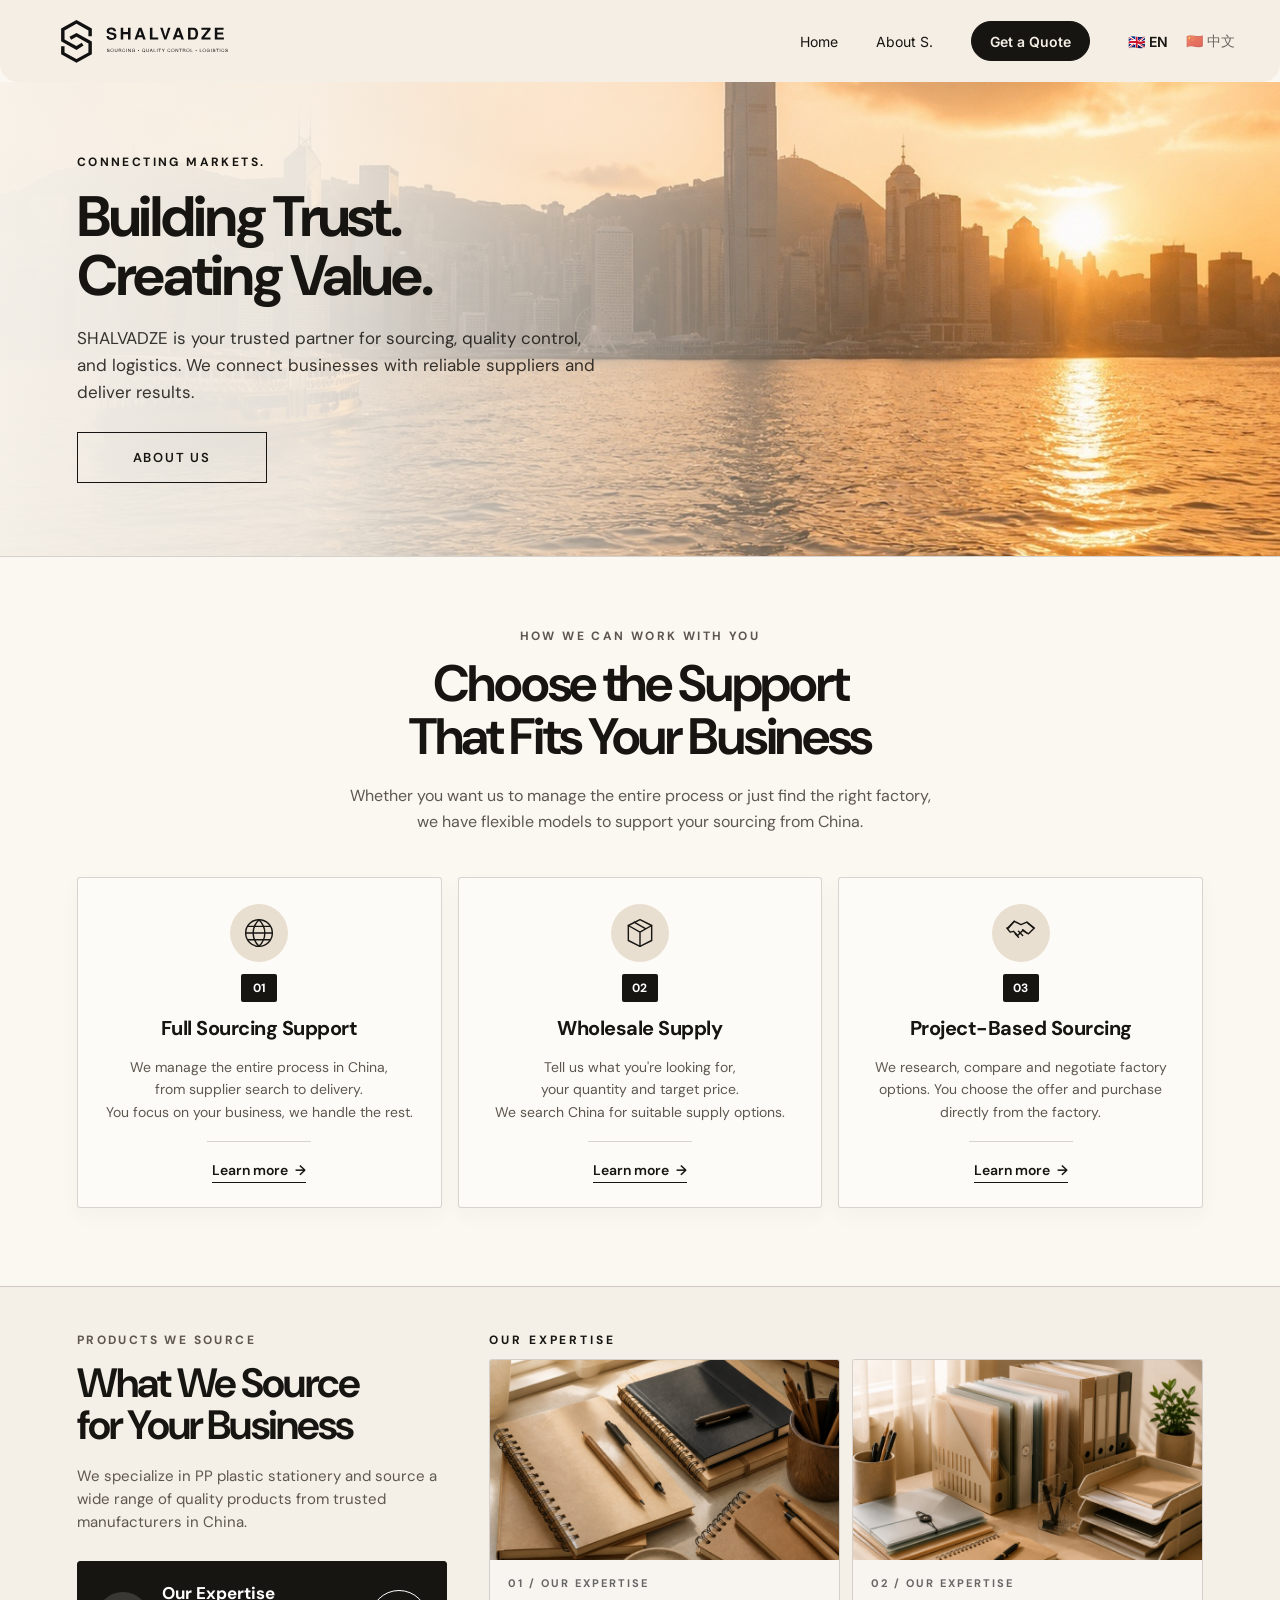
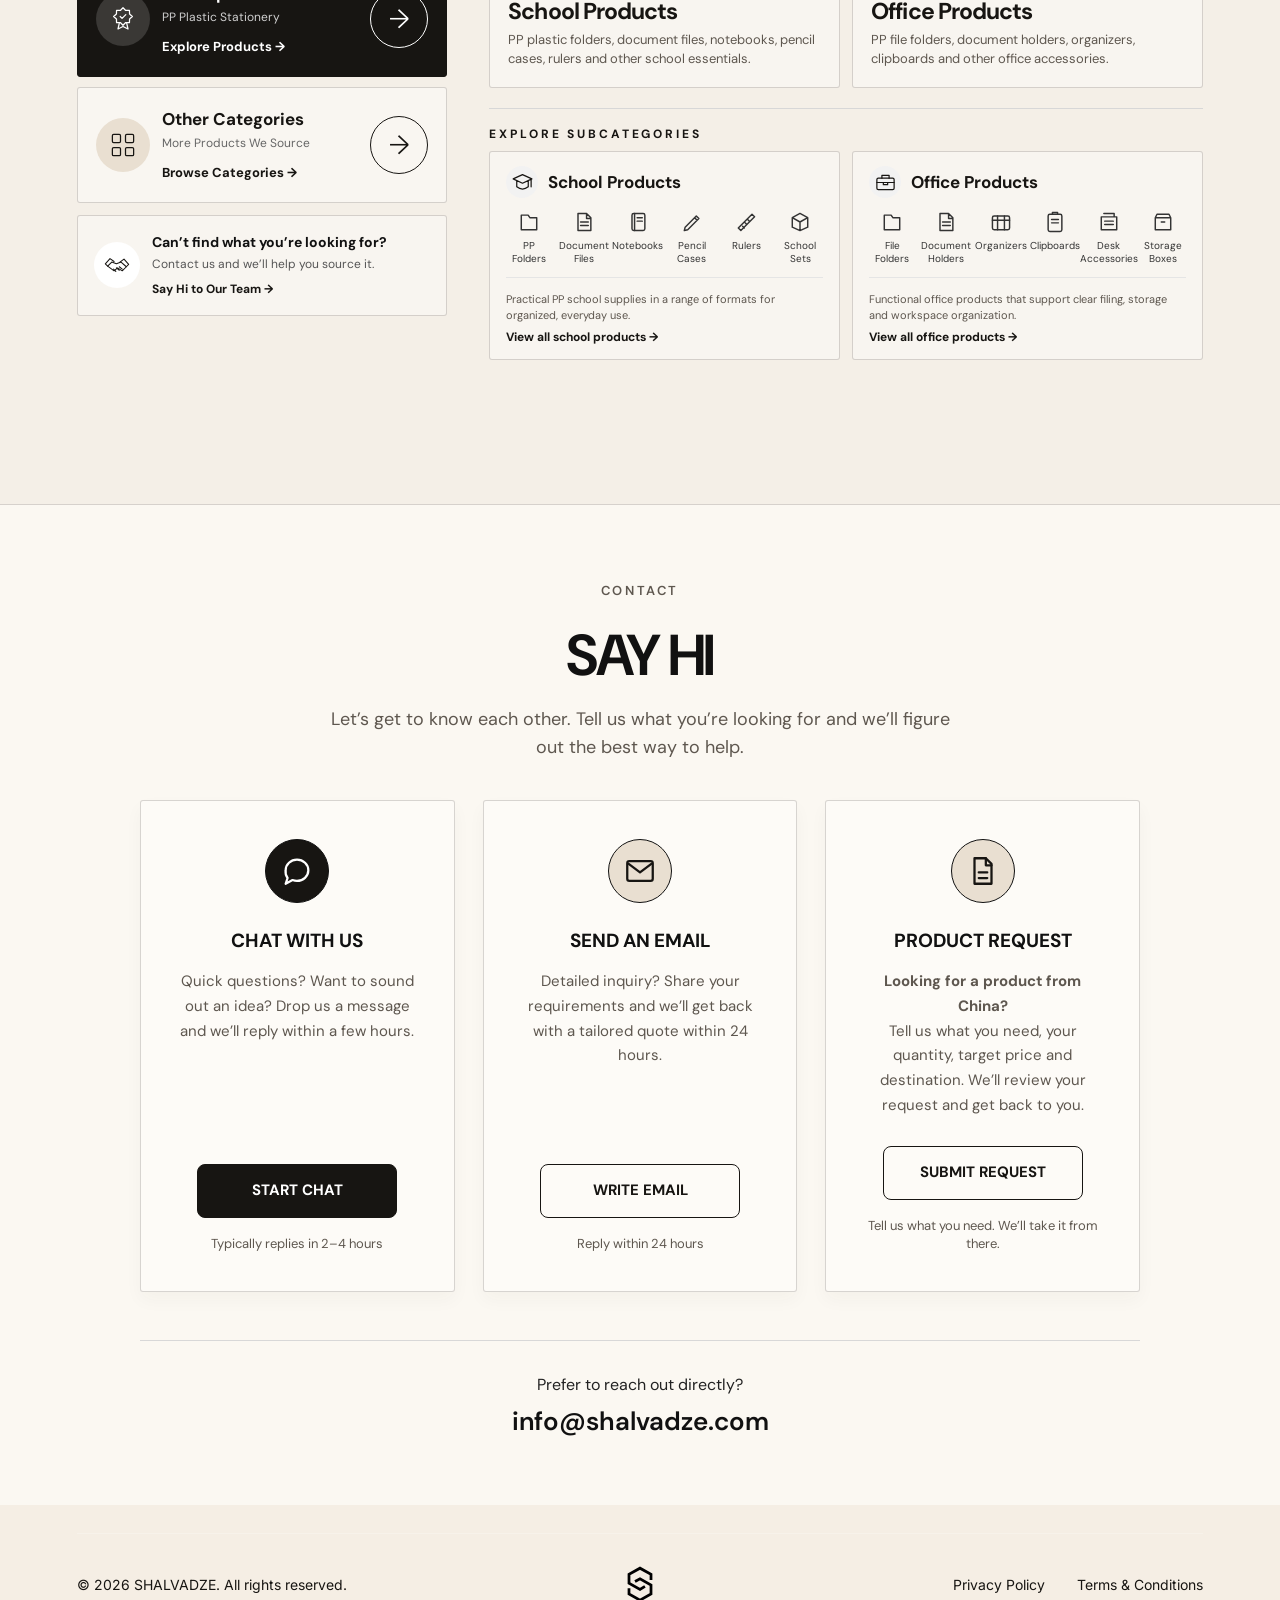
==== index.html @ 0a663311 "Simplify navigation and improve mobile menu" ====
<!DOCTYPE html>
<html lang="en">

<head>

     <!-- Google tag (gtag.js) -->
<script async src="https://www.googletagmanager.com/gtag/js?id=G-CBCW9ZPSHG"></script>
<script>
  window.dataLayer = window.dataLayer || [];
  function gtag(){dataLayer.push(arguments);}
  gtag('js', new Date());

  gtag('config', 'G-CBCW9ZPSHG');
</script>

    <meta charset="UTF-8">
    <meta name="viewport" content="width=device-width, initial-scale=1.0">
    <link rel="icon" type="image/x-icon" sizes="16x16 32x32 48x48" href="favicon.ico">
    <link rel="icon" type="image/png" sizes="16x16" href="favicon-16x16.png">
    <link rel="icon" type="image/png" sizes="32x32" href="favicon-32x32.png">
    <link rel="icon" type="image/svg+xml" sizes="any" href="favicon.svg">
    <link rel="apple-touch-icon" sizes="180x180" href="apple-touch-icon.png">
    <title>SHALVADZE | Trading & Sourcing</title>
     <meta name="description" content="SHALVADZE is a Hong Kong-based sourcing and business support company helping businesses find reliable suppliers, manage sourcing, quality control and international trade from China.">
     <meta name="keywords" content="China sourcing, sourcing company Hong Kong, supplier research, factory sourcing, quality control China, international trading, PP plastic stationery, office products">
     <meta name="author" content="SHALVADZE">
      <!-- Search engines -->
    <meta name="robots" content="index, follow">
    <link rel="canonical" href="https://shalvadze.com/">
    <link rel="alternate" hreflang="en" href="https://shalvadze.com/">
    <link rel="alternate" hreflang="zh-Hans" href="https://shalvadze.com/zh/">
    <link rel="alternate" hreflang="x-default" href="https://shalvadze.com/">
    <!-- Open Graph (LinkedIn, Facebook sharing) -->
    <meta property="og:title" content="SHALVADZE | China Sourcing & Business Support">
    <meta property="og:description" content="Connecting businesses with reliable suppliers and practical sourcing solutions from China.">
    <meta property="og:type" content="website">
    <meta property="og:url" content="https://shalvadze.com/">
    <meta property="og:image" content="https://shalvadze.com/images/shalvadze-social-preview.jpg">
    <!-- Twitter/X -->
    <meta name="twitter:card" content="summary_large_image">
    <meta name="twitter:title" content="SHALVADZE | China Sourcing & Business Support">
    <meta name="twitter:description" content="Connecting businesses with reliable suppliers and practical sourcing solutions from China.">
    <meta name="twitter:image" content="https://shalvadze.com/images/shalvadze-social-preview.jpg">
    <link rel="preconnect" href="https://fonts.googleapis.com">
    <link rel="preconnect" href="https://fonts.gstatic.com" crossorigin>
    <link href="https://fonts.googleapis.com/css2?family=Caveat:wght@400;500;600&family=DM+Sans:wght@400;500;600;700&family=Inter:wght@100..900&display=swap" rel="stylesheet">
    <link rel="stylesheet" href="css/style.css?v=20260903-mobile-nav-reference">
    <link rel="stylesheet" href="css/warm-home.css?v=20260830">
</head>

<body id="top" class="warm-home-page">

 <header>
    <div class="logo">
        <a href="index.html" aria-label="SHALVADZE home">
            <img src="images/SHALVADZE_Primary_Black.svg?v=20260815-header-logo" alt="">
        </a>
    </div>

    <div class="header-right">

        <nav aria-label="Primary navigation">

            <div class="nav-links" id="primary-navigation">

                <a href="index.html" aria-current="page">Home</a>
                <a href="about.html">About S.</a>
                <a class="nav-cta" href="product-request.html" data-product-request-link><span class="nav-cta-label">Get a Quote</span><span class="nav-cta-arrow" aria-hidden="true">→</span></a>
                <div class="language-selector" aria-label="Language options">
                    <a class="language-current" href="index.html" lang="en" hreflang="en" aria-current="page" data-language="en"><span aria-hidden="true">🇬🇧</span> EN</a>
                    <a class="language-option" href="zh/" lang="zh-Hans" hreflang="zh-Hans" data-language="zh"><span aria-hidden="true">🇨🇳</span> 中文</a>
                </div>
                <p class="nav-brand-detail">SOURCING · QUALITY CONTROL · LOGISTICS</p>

            </div>

            <button class="hamburger"
                    type="button"
                    aria-label="Open navigation menu"
                    aria-controls="primary-navigation"
                    aria-expanded="false">
                <span></span>
                <span></span>
                <span></span>
            </button>
        </nav>
    </div>
</header>


    <main>
        <section class="hero">
            <div class="hero-content">
                <p class="eyebrow">
                    Connecting markets.
                </p>
                <h1>
                    Building Trust.<br>
                    Creating Value.
                </h1>
                <p class="hero-text">
                    SHALVADZE is your trusted partner for sourcing,
                    quality control, and logistics. We connect businesses
                    with reliable suppliers and deliver results.
                </p>
                <a class="button hero-about-button" href="about.html">
                    About Us
                </a>
            </div>
        </section>


        <template id="future-about-content">
            <section class="about-section">
                <div class="about-heading">
                    <p class="eyebrow">ABOUT SHALVADZE</p>
                    <h2>Building connections across markets.</h2>
                </div>
                <div class="about-content">
                    <p>SHALVADZE is a Hong Kong-based trading and sourcing company connecting businesses with trusted manufacturing partners across international markets.</p>
                    <p>We help businesses identify suitable suppliers, explore competitive sourcing opportunities and develop reliable international supply relationships.</p>
                </div>
            </section>
        </template>

        <section id="services" class="services-section" aria-labelledby="services-title">
            <div class="services-container">
                <div class="services-header">
                    <p class="services-eyebrow">HOW WE CAN WORK WITH YOU</p>
                    <h2 id="services-title">Choose the Support<br>That Fits Your Business</h2>
                    <p class="services-intro">
                        Whether you want us to manage the entire process or just find the right factory,<br>
                        we have flexible models to support your sourcing from China.
                    </p>
                </div>

                <div class="services-grid">
                    <article class="service-card">
                        <span class="service-icon" aria-hidden="true">
                            <svg viewBox="0 0 48 48" focusable="false">
                                <circle cx="24" cy="24" r="16"></circle>
                                <path d="M8 24h32M24 8c5 5 7 10 7 16s-2 11-7 16c-5-5-7-10-7-16s2-11 7-16ZM11 16h26M11 32h26"></path>
                            </svg>
                        </span>
                        <span class="service-number">01</span>
                        <h3>Full Sourcing Support</h3>
                        <p class="service-description">
                            We manage the entire process in China,<br>
                            from supplier search to delivery.<br>
                            You focus on your business, we handle the rest.
                        </p>
                        <div class="service-card-footer">
                            <span class="service-rule" aria-hidden="true"></span>
                            <span class="service-learn-more" role="link" aria-disabled="true">
                                Learn more <span aria-hidden="true">→</span>
                            </span>
                        </div>
                    </article>

                    <article class="service-card">
                        <span class="service-icon" aria-hidden="true">
                            <svg viewBox="0 0 48 48" focusable="false">
                                <path d="m10 15 14-7 14 7v18l-14 7-14-7Z"></path>
                                <path d="m10 15 14 8 14-8M24 23v17M17 11l14 8"></path>
                            </svg>
                        </span>
                        <span class="service-number">02</span>
                        <h3>Wholesale Supply</h3>
                        <p class="service-description">
                            Tell us what you're looking for,<br>
                            your quantity and target price.<br>
                            We search China for suitable supply options.
                        </p>
                        <div class="service-card-footer">
                            <span class="service-rule" aria-hidden="true"></span>
                            <span class="service-learn-more" role="link" aria-disabled="true">
                                Learn more <span aria-hidden="true">→</span>
                            </span>
                        </div>
                    </article>

                    <article class="service-card">
                        <span class="service-icon" aria-hidden="true">
                            <svg viewBox="0 0 48 48" focusable="false">
                                <path d="m8 18 8-8 8 4 7-3 9 7-7 7-7-4-6 6-5-5-4 1-4-5Z"></path>
                                <path d="m17 25 4 4M21 22l5 5M26 20l5 4M16 10l-7 8M31 11l8 7"></path>
                            </svg>
                        </span>
                        <span class="service-number">03</span>
                        <h3>Project-Based Sourcing</h3>
                        <p class="service-description">
                            We research, compare and negotiate factory<br>
                            options. You choose the offer and purchase<br>
                            directly from the factory.
                        </p>
                        <div class="service-card-footer">
                            <span class="service-rule" aria-hidden="true"></span>
                            <span class="service-learn-more" role="link" aria-disabled="true">
                                Learn more <span aria-hidden="true">→</span>
                            </span>
                        </div>
                    </article>
                </div>
            </div>
        </section>

        <section id="products" class="products-section" aria-labelledby="products-title">
            <div class="products-container">
                <div class="products-layout">
                    <div class="products-overview">
                        <p class="products-eyebrow">PRODUCTS WE SOURCE</p>
                        <h2 id="products-title">What We Source<br>for Your Business</h2>
                        <p class="products-description">We specialize in PP plastic stationery and source a wide range of quality products from trusted manufacturers in China.</p>

                        <div class="product-selectors" role="tablist" aria-label="Product categories">
                            <button class="product-selector is-active"
                                    id="products-tab-expertise"
                                    type="button"
                                    role="tab"
                                    aria-selected="true"
                                    aria-controls="products-panel-expertise"
                                    data-products-panel="expertise">
                                <span class="product-selector-icon" aria-hidden="true">
                                    <svg viewBox="0 0 48 48" focusable="false">
                                        <path d="m24 6 4.3 4.3 6-.2.2 6L39 20l-4.5 3.9-.2 6-6-.2L24 34l-4.3-4.3-6 .2-.2-6L9 20l4.5-3.9.2-6 6 .2Z"></path>
                                        <path d="m19.5 20 3 3 6-6M18 31l-2 9 8-4 8 4-2-9"></path>
                                    </svg>
                                </span>
                                <span class="product-selector-copy">
                                    <span class="product-selector-label">Our Expertise</span>
                                    <span class="product-selector-subtitle">PP Plastic Stationery</span>
                                    <span class="product-selector-action">Explore Products <span aria-hidden="true">→</span></span>
                                </span>
                                <span class="product-selector-arrow" aria-hidden="true">→</span>
                            </button>
                            <button class="product-selector"
                                    id="products-tab-other"
                                    type="button"
                                    role="tab"
                                    aria-selected="false"
                                    aria-controls="products-panel-other"
                                    tabindex="-1"
                                    data-products-panel="other">
                                <span class="product-selector-icon" aria-hidden="true">
                                    <svg viewBox="0 0 48 48" focusable="false">
                                        <rect x="7" y="7" width="13" height="13" rx="2"></rect>
                                        <rect x="28" y="7" width="13" height="13" rx="2"></rect>
                                        <rect x="7" y="28" width="13" height="13" rx="2"></rect>
                                        <rect x="28" y="28" width="13" height="13" rx="2"></rect>
                                    </svg>
                                </span>
                                <span class="product-selector-copy">
                                    <span class="product-selector-label">Other Categories</span>
                                    <span class="product-selector-subtitle">More Products We Source</span>
                                    <span class="product-selector-action">Browse Categories <span aria-hidden="true">→</span></span>
                                </span>
                                <span class="product-selector-arrow" aria-hidden="true">→</span>
                            </button>
                        </div>

                        <aside class="products-help-card" aria-label="Product sourcing assistance">
                            <span class="products-help-icon" aria-hidden="true">
                                <svg viewBox="0 0 48 48" focusable="false">
                                    <path d="m8 26 7-7 8 3 8-3 9 8-7 7-8-5-6 5Z"></path>
                                    <path d="m8 26-4-4 8-9 7 5M40 27l4-4-8-9-7 5M18 31l4 4M23 29l5 4M28 27l5 4"></path>
                                </svg>
                            </span>
                            <span class="products-help-copy">
                                <strong>Can’t find what you’re looking for?</strong>
                                <span>Contact us and we’ll help you source it.</span>
                                <a href="#contact" data-contact-method="contact_section">Say Hi to Our Team <span aria-hidden="true">→</span></a>
                            </span>
                        </aside>
                    </div>

                    <div class="products-content">
                        <div class="products-panel is-active"
                             id="products-panel-expertise"
                             role="tabpanel"
                             aria-labelledby="products-tab-expertise"
                            data-products-content="expertise">
                            <p class="products-panel-label">OUR EXPERTISE</p>
                            <div class="expertise-viewport">
                                    <article class="expertise-slide">
                                        <div class="expertise-visual">
                                            <img src="images/about/product-stationery.jpg"
                                                 alt=""
                                                 width="1200"
                                                 height="800"
                                                 loading="lazy">
                                        </div>
                                        <div class="expertise-slide-copy">
                                            <span>01 / OUR EXPERTISE</span>
                                            <h3>School Products</h3>
                                            <p>PP plastic folders, document files, notebooks, pencil cases, rulers and other school essentials.</p>
                                        </div>
                                    </article>

                                    <article class="expertise-slide">
                                        <div class="expertise-visual">
                                            <img src="images/about/product-office-reference.jpg"
                                                 alt=""
                                                 width="1200"
                                                 height="800"
                                                 loading="lazy">
                                        </div>
                                        <div class="expertise-slide-copy">
                                            <span>02 / OUR EXPERTISE</span>
                                            <h3>Office Products</h3>
                                            <p>PP file folders, document holders, organizers, clipboards and other office accessories.</p>
                                        </div>
                                    </article>
                            </div>

                            <div class="products-subcategory-heading">
                                <p class="products-subcategory-label">EXPLORE SUBCATEGORIES</p>
                            </div>
                            <div class="expertise-subcategories">
                                <div class="subcategory-group">
                                    <div class="subcategory-heading-row">
                                        <span class="subcategory-heading-icon" aria-hidden="true">
                                            <svg viewBox="0 0 32 32" focusable="false"><path d="m3 11 13-6 13 6-13 6Zm5 3v8c5 4 11 4 16 0v-8M28 12v10"></path></svg>
                                        </span>
                                        <h4>School Products</h4>
                                    </div>
                                    <ul class="subcategory-items">
                                        <li><span class="subcategory-item-icon" aria-hidden="true"><svg viewBox="0 0 28 28"><path d="M5 6h8l2 3h8v14H5Z"></path></svg></span><span>PP Folders</span></li>
                                        <li><span class="subcategory-item-icon" aria-hidden="true"><svg viewBox="0 0 28 28"><path d="M7 4h10l5 5v15H7Zm10 0v6h5M10 14h9M10 18h9"></path></svg></span><span>Document Files</span></li>
                                        <li><span class="subcategory-item-icon" aria-hidden="true"><svg viewBox="0 0 28 28"><rect x="7" y="4" width="15" height="20" rx="2"></rect><path d="M10 4v20M13 9h6M13 13h6"></path></svg></span><span>Notebooks</span></li>
                                        <li><span class="subcategory-item-icon" aria-hidden="true"><svg viewBox="0 0 28 28"><path d="m6 20 13-13 3 3-13 13-4 1Zm11-11 3 3"></path></svg></span><span>Pencil Cases</span></li>
                                        <li><span class="subcategory-item-icon" aria-hidden="true"><svg viewBox="0 0 28 28"><path d="m5 21 16-16 3 3L8 24Zm5-2 2 2m1-6 2 2m1-6 2 2"></path></svg></span><span>Rulers</span></li>
                                        <li><span class="subcategory-item-icon" aria-hidden="true"><svg viewBox="0 0 28 28"><path d="m5 9 9-5 9 5-9 5Zm0 0v11l9 4 9-4V9M14 14v10"></path></svg></span><span>School Sets</span></li>
                                    </ul>
                                    <p class="subcategory-description">Practical PP school supplies in a range of formats for organized, everyday use.</p>
                                    <span class="subcategory-future-link">View all school products <span aria-hidden="true">→</span></span>
                                </div>
                                <div class="subcategory-group">
                                    <div class="subcategory-heading-row">
                                        <span class="subcategory-heading-icon" aria-hidden="true">
                                            <svg viewBox="0 0 32 32" focusable="false"><rect x="4" y="10" width="24" height="16" rx="2"></rect><path d="M11 10V6h10v4M4 16h24M13 16v3h6v-3"></path></svg>
                                        </span>
                                        <h4>Office Products</h4>
                                    </div>
                                    <ul class="subcategory-items">
                                        <li><span class="subcategory-item-icon" aria-hidden="true"><svg viewBox="0 0 28 28"><path d="M5 6h8l2 3h8v14H5Z"></path></svg></span><span>File Folders</span></li>
                                        <li><span class="subcategory-item-icon" aria-hidden="true"><svg viewBox="0 0 28 28"><path d="M7 4h10l5 5v15H7Zm10 0v6h5M10 14h9M10 18h9"></path></svg></span><span>Document Holders</span></li>
                                        <li><span class="subcategory-item-icon" aria-hidden="true"><svg viewBox="0 0 28 28"><rect x="4" y="7" width="20" height="16" rx="2"></rect><path d="M4 12h20M10 7v16M18 7v16"></path></svg></span><span>Organizers</span></li>
                                        <li><span class="subcategory-item-icon" aria-hidden="true"><svg viewBox="0 0 28 28"><rect x="6" y="5" width="16" height="20" rx="2"></rect><path d="M11 5V3h6v2M10 11h8M10 15h8"></path></svg></span><span>Clipboards</span></li>
                                        <li><span class="subcategory-item-icon" aria-hidden="true"><svg viewBox="0 0 28 28"><path d="M5 8h18v15H5Zm3-4h12v4H8M9 13h10M9 17h10"></path></svg></span><span>Desk Accessories</span></li>
                                        <li><span class="subcategory-item-icon" aria-hidden="true"><svg viewBox="0 0 28 28"><path d="M5 9h18v14H5Zm2-4h14l2 4H5Zm5 9h4"></path></svg></span><span>Storage Boxes</span></li>
                                    </ul>
                                    <p class="subcategory-description">Functional office products that support clear filing, storage and workspace organization.</p>
                                    <span class="subcategory-future-link">View all office products <span aria-hidden="true">→</span></span>
                                </div>
                            </div>
                        </div>

                        <div class="products-panel"
                             id="products-panel-other"
                             role="tabpanel"
                             aria-labelledby="products-tab-other"
                             data-products-content="other"
                             hidden>
                            <p class="products-panel-label">OTHER CATEGORIES</p>
                            <div class="other-categories-grid">
                                <article class="other-category-card">
                                    <div class="other-category-visual">
                                        <img src="images/about/product-textiles.jpg" alt="" width="900" height="600" loading="lazy">
                                    </div>
                                    <div class="other-category-copy">
                                        <div class="other-category-title">
                                            <span class="other-category-icon" aria-hidden="true"><svg viewBox="0 0 32 32"><path d="m11 6-7 5 4 7 4-2v11h8V16l4 2 4-7-7-5c-1 4-9 4-10 0Z"></path></svg></span>
                                            <h3>Textile</h3>
                                        </div>
                                        <p>Quality fabrics and textile products for various business needs.</p>
                                        <span class="other-category-arrow" aria-hidden="true">→</span>
                                    </div>
                                </article>
                                <article class="other-category-card">
                                    <div class="other-category-visual">
                                        <img src="images/about/product-pet-supplies-reference.jpg" alt="" width="1536" height="1024" loading="lazy">
                                    </div>
                                    <div class="other-category-copy">
                                        <div class="other-category-title">
                                            <span class="other-category-icon" aria-hidden="true"><svg viewBox="0 0 32 32"><circle cx="9" cy="10" r="3"></circle><circle cx="16" cy="7" r="3"></circle><circle cx="23" cy="10" r="3"></circle><path d="M8 23c1-7 5-11 8-11s7 4 8 11c-4 4-12 4-16 0Z"></path></svg></span>
                                            <h3>Pet Supplies</h3>
                                        </div>
                                        <p>Practical and reliable supplies for pets and pet businesses.</p>
                                        <span class="other-category-arrow" aria-hidden="true">→</span>
                                    </div>
                                </article>
                                <article class="other-category-card">
                                    <div class="other-category-visual">
                                        <img src="images/about/product-jewellery.jpg" alt="" width="900" height="600" loading="lazy">
                                    </div>
                                    <div class="other-category-copy">
                                        <div class="other-category-title">
                                            <span class="other-category-icon" aria-hidden="true"><svg viewBox="0 0 32 32"><path d="M7 10h18l2 17H5Zm5 0V7c0-5 8-5 8 0v3"></path></svg></span>
                                            <h3>Accessories</h3>
                                        </div>
                                        <p>Fashion and lifestyle accessories in a variety of designs.</p>
                                        <span class="other-category-arrow" aria-hidden="true">→</span>
                                    </div>
                                </article>
                                <article class="other-category-card">
                                    <div class="other-category-visual">
                                        <img src="images/about/product-toys.jpg" alt="" width="900" height="600" loading="lazy">
                                    </div>
                                    <div class="other-category-copy">
                                        <div class="other-category-title">
                                            <span class="other-category-icon" aria-hidden="true"><svg viewBox="0 0 32 32"><rect x="4" y="16" width="11" height="11" rx="2"></rect><rect x="13" y="7" width="11" height="20" rx="2"></rect><circle cx="25" cy="20" r="5"></circle><path d="M7 21h5M9.5 18.5v5M16 12h5"></path></svg></span>
                                            <h3>Toys</h3>
                                        </div>
                                        <p>Safe and fun toys for children in different categories.</p>
                                        <span class="other-category-arrow" aria-hidden="true">→</span>
                                    </div>
                                </article>
                            </div>
                        </div>
                    </div>
                </div>
            </div>
        </section>


 <section id="contact" class="contact-section">

    <div class="contact-container">

        <div class="contact-desktop" aria-labelledby="contact-desktop-title">

            <div class="contact-desktop-header">
                <p class="contact-desktop-label">CONTACT</p>
                <h2 class="contact-desktop-title" id="contact-desktop-title">SAY HI</h2>
                <p class="contact-desktop-intro">
                    Let’s get to know each other. Tell us what you’re looking for and we’ll figure out the best way to help.
                </p>
            </div>

            <div class="contact-options">

                <article class="contact-option-card">
                    <div class="contact-option-icon contact-option-icon--dark" aria-hidden="true">
                        <svg viewBox="0 0 24 24" focusable="false">
                            <path d="M20 11.5c0 4.14-3.58 7.5-8 7.5-1.12 0-2.18-.22-3.14-.6L4 21l1.35-4.05A7.18 7.18 0 0 1 4 11.5C4 7.36 7.58 4 12 4s8 3.36 8 7.5Z"/>
                        </svg>
                    </div>
                    <h3>CHAT WITH US</h3>
                    <p class="contact-option-description">
                        Quick questions? Want to sound out an idea? Drop us a message and we’ll reply within a few hours.
                    </p>
                    <div class="contact-option-actions">
                        <button class="contact-option-button contact-option-button--primary"
                                type="button"
                                data-contact-action="chat">
                            START CHAT
                        </button>
                        <p class="contact-option-caption">Typically replies in 2–4 hours</p>
                    </div>
                </article>

                <article class="contact-option-card">
                    <div class="contact-option-icon" aria-hidden="true">
                        <svg viewBox="0 0 24 24" focusable="false">
                            <rect x="3" y="5" width="18" height="14" rx="1.5"/>
                            <path d="m4 7 8 6 8-6"/>
                        </svg>
                    </div>
                    <h3>SEND AN EMAIL</h3>
                    <p class="contact-option-description">
                        Detailed inquiry? Share your requirements and we’ll get back with a tailored quote within 24 hours.
                    </p>
                    <div class="contact-option-actions">
                        <a class="contact-option-button contact-option-button--outline"
                           href="mailto:info@shalvadze.com">
                            WRITE EMAIL
                        </a>
                        <p class="contact-option-caption">Reply within 24 hours</p>
                    </div>
                </article>

                <article class="contact-option-card">
                    <div class="contact-option-icon" aria-hidden="true">
                        <svg viewBox="0 0 24 24" focusable="false">
                            <path d="M6 3h8l4 4v14H6Z"/>
                            <path d="M14 3v5h4M9 13h6M9 17h6"/>
                        </svg>
                    </div>
                    <h3>PRODUCT REQUEST</h3>
                    <p class="contact-option-description">
                        <strong>Looking for a product from China?</strong><br>
                        Tell us what you need, your quantity, target price and destination. We’ll review your request and get back to you.
                    </p>
                    <div class="contact-option-actions">
                        <a class="contact-option-button contact-option-button--outline"
                           href="product-request.html"
                           data-product-request-link>
                            SUBMIT REQUEST
                        </a>
                        <p class="contact-option-caption">Tell us what you need. We’ll take it from there.</p>
                    </div>
                </article>

            </div>

            <div class="contact-direct">
                <p>Prefer to reach out directly?</p>
                <a href="mailto:info@shalvadze.com">info@shalvadze.com</a>
            </div>

        </div>

        <div class="contact-mobile" aria-labelledby="contact-mobile-title">

            <p class="contact-mobile-label">CONTACT</p>
            <h2 class="contact-mobile-title" id="contact-mobile-title">Say Hi</h2>
            <p class="contact-mobile-intro">Choose how you’d like to reach us.</p>

            <div class="contact-mobile-actions">

                <button class="contact-mobile-action"
                        type="button"
                        data-contact-action="chat">
                    <svg viewBox="0 0 24 24" aria-hidden="true" focusable="false">
                        <path d="M20 11.5c0 4.14-3.58 7.5-8 7.5-1.12 0-2.18-.22-3.14-.6L4 21l1.35-4.05A7.18 7.18 0 0 1 4 11.5C4 7.36 7.58 4 12 4s8 3.36 8 7.5Z"/>
                        <path d="M9 11.5h.01M12 11.5h.01M15 11.5h.01"/>
                    </svg>
                    <span>Chat with us</span>
                    <span class="contact-mobile-arrow" aria-hidden="true">→</span>
                </button>

                <a class="contact-mobile-action" href="mailto:info@shalvadze.com">
                    <svg viewBox="0 0 24 24" aria-hidden="true" focusable="false">
                        <rect x="3" y="5" width="18" height="14" rx="1.5"/>
                        <path d="m4 7 8 6 8-6"/>
                    </svg>
                    <span>Send an email</span>
                    <span class="contact-mobile-arrow" aria-hidden="true">→</span>
                </a>

                <a class="contact-mobile-action"
                   href="product-request.html"
                   data-product-request-link>
                    <svg viewBox="0 0 24 24" aria-hidden="true" focusable="false">
                        <path d="M6 3h8l4 4v14H6Z"/>
                        <path d="M14 3v5h4M9 13h6M9 17h6"/>
                    </svg>
                    <span>Product request</span>
                    <span class="contact-mobile-arrow" aria-hidden="true">→</span>
                </a>

            </div>

        </div>

        <p class="section-label contact-existing">CONTACT</p>

        <h2 class="contact-existing">Request a Quote</h2>

        <p class="contact-intro contact-existing">
            Tell us about your sourcing requirements and we'll get back to you as soon as possible.
        </p>

        <form class="contact-form contact-existing">

            <div class="form-row">

                <div class="form-group">
                    <label for="name">Full Name *</label>
                    <input type="text" id="name" required>
                </div>

                <div class="form-group">
                    <label for="company">Company *</label>
                    <input type="text" id="company" required>
                </div>

            </div>

            <div class="form-row">

                <div class="form-group">
                    <label for="email">Email *</label>
                    <input type="email" id="email" required>
                </div>

                <div class="form-group">
                    <label for="country">Country</label>
                    <input type="text" id="country">
                </div>

            </div>

            <div class="form-group">

                <label for="category">Product Category *</label>

                <select id="category" required>

                    <option value="">Select a category</option>

                    <option>Textiles</option>
                    <option>Jewellery</option>
                    <option>Toys</option>
                    <option>Stationery</option>
                    <option>Office Products</option>
                    <option>Other</option>

                </select>

            </div>

            <div class="form-group">

                <label for="message">Message</label>

                <textarea id="message"
                          rows="6"
                          placeholder="Tell us what products you are looking for..."></textarea>

            </div>

            <button type="submit" class="submit-button">

                Request a Quote →

            </button>

        </form>

    </div>

</section>

    </main>


<footer class="footer">

    <div class="footer-container">

        <div class="footer-grid">

            <section class="footer-brand" aria-label="SHALVADZE">
                <img class="footer-brand-icon"
                     src="images/SHALVADZE_Icon_White.svg?v=20260815-footer"
                     height="44"
                     alt="SHALVADZE">
                <p class="footer-tagline">
                    Reliable sourcing. Clear communication.<br>
                    Business support across China.
                </p>
            </section>

            <section class="footer-section footer-legal">
                <h2 class="footer-heading">Legal</h2>
                <ul class="footer-legal-list">
                    <li><span>Privacy Policy</span></li>
                    <li><span>Terms &amp; Conditions</span></li>
                </ul>
            </section>

            <section class="footer-section">
                <h2 class="footer-heading">For Business Inquiries</h2>
                <address class="footer-contact">
                    <a href="mailto:info@shalvadze.com">info@shalvadze.com</a>
                </address>
            </section>

        </div>

        <div class="footer-bottom">
            <p class="footer-copyright">© 2026 SHALVADZE. All rights reserved.</p>
        </div>

    </div>

    <div class="footer-mobile" aria-label="SHALVADZE footer">
        <img class="footer-mobile-logo"
             src="images/SHALVADZE_Icon_White.svg?v=20260815-footer"
             height="40"
             alt="SHALVADZE">
        <a class="footer-mobile-email" href="mailto:info@shalvadze.com">
            info@shalvadze.com
        </a>
        <div class="footer-mobile-legal" aria-label="Legal information">
            <span>Privacy Policy</span>
            <span aria-hidden="true">·</span>
            <span>Terms &amp; Conditions</span>
        </div>
        <p class="footer-mobile-copyright">© 2026 SHALVADZE</p>
    </div>

</footer>

<button class="back-to-top"
        type="button"
        aria-label="Back to top"
        aria-hidden="true"
        tabindex="-1">
    <span aria-hidden="true">↑</span>
</button>

<script src="js/analytics.js?v=20260831"></script>
<script src="js/language.js?v=20260830"></script>
<script src="js/script.js?v=20260903-mobile-nav"></script>

</body>

</html>
---- css/style.css ----
* {
    box-sizing: border-box;
}

html {
    scroll-behavior: smooth;
}

body {
    margin: 0;
    font-family: "Inter", sans-serif;
    color: #111;
    background: #fff;
}

header {
    display: flex;
    align-items: center;
    min-height: 100px;
    padding: 12px 4%;
    position: fixed;
    top: 0;
    left: 0;
    width: 100%;
    background: white;
    z-index: 1000;
}

.header-right {
    flex: 1;
    margin-left: clamp(30px, 7vw, 120px);
    display: flex;
    align-items: center;
    justify-content: flex-end;
    gap: clamp(36px, 3.5vw, 50px);
}


.logo {
    display: flex;
    align-items: center;
    flex-shrink: 0;
}

.logo a {
    display: block;
}

.logo img {
    display: block;
    width: 360px;
    max-width: none;
    height: auto;
    max-height: none;
}

nav {
    display: flex;
    align-items: center;
}

.nav-links {
    display: flex;
    align-items: center;
    gap: 32px;
}

.nav-links a {
    position: relative;
    color: #111;
    text-decoration: none;
    font-size: 14px;
}

.nav-links a::after {
    content: "";
    position: absolute;
    left: 0;
    bottom: -6px;
    width: 0;
    height: 1px;
    background: #111;
    transition: width 0.25s ease;
}

.nav-links a:hover::after,
.nav-links a:focus-visible::after {
    width: 100%;
}

.nav-links .nav-cta {
    display: inline-flex;
    min-height: 40px;
    padding: 9px 18px;
    border: 1px solid #171512;
    border-radius: 999px;
    background: #171512;
    color: #f5eee4;
    align-items: center;
    justify-content: center;
    font-weight: 600;
    transition: background-color 0.2s ease, color 0.2s ease;
}

.nav-links .nav-cta::after,
.nav-links .language-selector a::after {
    display: none;
}

.nav-links .nav-cta:hover,
.nav-links .nav-cta:focus-visible {
    background: transparent;
    color: #171512;
}

.nav-cta-arrow,
.nav-brand-detail {
    display: none;
}

body.navigation-open {
    position: fixed;
    width: 100%;
    overflow: hidden;
}

.language-selector {
    position: relative;
    display: flex;
    align-items: center;
    gap: 12px;
    flex-shrink: 0;
}

.hamburger {
    display: none;
    min-width: 44px;
    min-height: 44px;
    padding: 8px;
    border: 0;
    background: transparent;
    flex-direction: column;
    align-items: center;
    justify-content: center;
    cursor: pointer;
    gap: 6px;
}

.hamburger span {
    width: 28px;
    height: 3px;
    background: #111;
    border-radius: 10px;
    transition: transform 0.25s ease, opacity 0.25s ease;
}

.hamburger.active span:nth-child(1) {
    transform: translateY(9px) rotate(45deg);
}

.hamburger.active span:nth-child(2) {
    opacity: 0;
}

.hamburger.active span:nth-child(3) {
    transform: translateY(-9px) rotate(-45deg);
}

.hero {
    position: relative;
    isolation: isolate;
    display: flex;
    align-items: center;
    min-height: clamp(540px, calc(100svh - 100px), 650px);
    max-width: none;
    margin: 100px 0 0;
    padding: 56px 4%;
    overflow: hidden;
    color: #fff;
    background:
        #080a0b
        url("[data-uri]")
        center center / cover no-repeat;
}

.hero::before {
    content: "";
    position: absolute;
    inset: 0;
    z-index: -1;
    background: linear-gradient(
        90deg,
        rgba(0, 0, 0, 0.92) 0%,
        rgba(0, 0, 0, 0.80) 32%,
        rgba(0, 0, 0, 0.42) 57%,
        rgba(0, 0, 0, 0.08) 78%,
        rgba(0, 0, 0, 0.06) 100%
    );
}

.hero-content {
    position: relative;
    z-index: 1;
    width: min(100%, 1180px);
    margin: 0 auto;
}

.hero h1 {
    max-width: 620px;
    margin: 18px 0 20px;
    font-size: clamp(44px, 4.45vw, 64px);
    line-height: 1.02;
    letter-spacing: -0.04em;
}

.hero p {
    max-width: 520px;
}

.hero-text {
    max-width: 510px;
    margin: 0;
    font-size: 17px;
    line-height: 1.6;
    color: rgba(255, 255, 255, 0.9);
}

.eyebrow {
    font-size: 12px;
    font-weight: 700;
    letter-spacing: 2px;
    text-transform: uppercase;
    color: #666;
}

.hero .eyebrow {
    margin: 0;
    color: #fff;
    letter-spacing: 0.2em;
}

.button {
    display: inline-flex;
    align-items: center;
    justify-content: center;
    min-width: 190px;
    margin-top: 26px;
    padding: 16px 28px;
    border: 1px solid #fff;
    background: transparent;
    color: #fff;
    text-decoration: none;
    font-size: 13px;
    font-weight: 600;
    letter-spacing: 0.14em;
    text-transform: uppercase;
    transition: background-color 0.2s ease, color 0.2s ease;
}

.button:hover {
    background: #fff;
    color: #111;
}

.hero-about-button {
    cursor: pointer;
}

.hero-about-button:hover {
    background: transparent;
    color: #fff;
}

.language-current {
    display: inline-block;
    color: #111;
    font-size: 14px;
    font-weight: 600;
    text-decoration: none;
}

.language-option {
    display: inline-block;
    color: #111;
    font-size: 14px;
    white-space: nowrap;
    text-decoration: none;
    opacity: 0.62;
    transition: opacity 0.2s ease;
}

.language-option:hover,
.language-option:focus-visible {
    opacity: 1;
}

.language-current[aria-current="page"] {
    cursor: default;
}

html[lang="zh-Hans"] body {
    font-family: "DM Sans", "PingFang SC", "Microsoft YaHei", "Noto Sans CJK SC", sans-serif;
}

html[lang="zh-Hans"] .nav-links a {
    letter-spacing: 0.02em;
}

html[lang="zh-Hans"] .hero h1,
html[lang="zh-Hans"] .about-hero h1,
html[lang="zh-Hans"] .request-hero h1 {
    line-height: 1.12;
}

#about,
#services,
#products,
#contact {
    scroll-margin-top: 130px;
}

.about-section {
    max-width: 1100px;
    margin: 0 auto;
    padding: 70px 6%;
    display: grid;
    grid-template-columns: 1fr 1fr;
    gap: 100px;
    border-top: 1px solid #e5e5e5;
}

.about-heading h2 {
    max-width: 500px;
    margin-top: 20px;
    font-size: clamp(40px, 5vw, 64px);
    line-height: 1;
    letter-spacing: -2px;
}

.about-content {
    padding-top: 35px;
}

.about-content p {
    max-width: 520px;
    margin: 0 0 25px;
    font-size: 18px;
    line-height: 1.7;
    color: #555;
}

.services-section {
    padding: 86px 6% 88px;
    border-top: 1px solid #e5e5e5;
    background: #fff;
    color: #111;
}

.services-container {
    width: 100%;
    max-width: 1240px;
    margin: 0 auto;
}

.services-header {
    max-width: 880px;
    margin: 0 auto 32px;
    text-align: center;
}

.services-eyebrow {
    margin: 0 0 14px;
    font-size: 12px;
    font-weight: 700;
    letter-spacing: 0.28em;
    line-height: 1.2;
}

.services-header h2 {
    margin: 0;
    font-size: clamp(42px, 4vw, 58px);
    line-height: 1.04;
    letter-spacing: -0.045em;
}

.services-intro {
    margin: 20px 0 0;
    color: #333;
    font-size: 16px;
    line-height: 1.6;
}

.services-grid {
    display: grid;
    grid-template-columns: repeat(3, minmax(0, 1fr));
    gap: 24px;
    align-items: stretch;
}

.service-card {
    display: flex;
    min-width: 0;
    min-height: 358px;
    padding: 24px 30px 25px;
    border: 1px solid #dedede;
    border-radius: 11px;
    background: #fff;
    text-align: center;
    flex-direction: column;
    align-items: center;
}

.service-icon {
    display: flex;
    width: 68px;
    height: 68px;
    margin: 0 auto 10px;
    border-radius: 50%;
    background: #f7f7f7;
    align-items: center;
    justify-content: center;
}

.service-icon svg {
    width: 40px;
    height: 40px;
    fill: none;
    stroke: currentColor;
    stroke-width: 1.7;
    stroke-linecap: round;
    stroke-linejoin: round;
}

.service-number {
    display: inline-flex;
    width: 40px;
    height: 32px;
    margin-bottom: 16px;
    border-radius: 5px;
    background: #111;
    color: #fff;
    font-size: 12px;
    font-weight: 700;
    line-height: 1;
    align-items: center;
    justify-content: center;
}

.service-card h3 {
    max-width: 320px;
    margin: 0;
    font-size: clamp(20px, 1.55vw, 23px);
    line-height: 1.22;
    letter-spacing: -0.025em;
}

.service-description {
    max-width: 330px;
    margin: 16px 0 0;
    color: #333;
    font-size: 14px;
    line-height: 1.65;
}

.service-card-footer {
    margin-top: auto;
}

.service-rule {
    display: block;
    width: 104px;
    margin: 18px auto 17px;
    border-top: 1px solid #d5d5d5;
}

.service-learn-more {
    display: inline-flex;
    padding-bottom: 3px;
    border-bottom: 1px solid #111;
    font-size: 14px;
    font-weight: 600;
    line-height: 1.2;
    gap: 7px;
    align-items: center;
}

@media (max-width: 1050px) {
    .services-grid {
        gap: 14px;
    }

    .service-card {
        padding-right: 18px;
        padding-left: 18px;
    }

    .service-card h3 {
        font-size: 20px;
    }

    .service-description {
        font-size: 13px;
    }
}

.products-section {
    padding: 96px 6%;
    border-top: 1px solid #e5e5e5;
    background: #f7f7f7;
    color: #111;
}

.products-container {
    width: 100%;
    max-width: 1440px;
    margin: 0 auto;
}

.products-layout {
    display: grid;
    grid-template-columns: minmax(360px, 0.82fr) minmax(0, 1.58fr);
    gap: clamp(48px, 5vw, 76px);
    align-items: start;
}

.products-overview {
    min-width: 0;
}

.products-eyebrow {
    margin: 0 0 22px;
    font-size: 12px;
    font-weight: 700;
    letter-spacing: 0.26em;
    line-height: 1.2;
}

.products-overview h2 {
    max-width: 560px;
    margin: 0;
    font-size: clamp(44px, 3.5vw, 50px);
    letter-spacing: -0.045em;
    line-height: 1.02;
}

.products-description {
    max-width: 540px;
    margin: 26px 0 0;
    color: #444;
    font-size: 17px;
    line-height: 1.7;
}

.product-selectors {
    display: grid;
    gap: 12px;
    margin-top: 42px;
}

.product-selector {
    display: grid;
    width: 100%;
    min-height: 112px;
    padding: 18px 22px;
    border: 1px solid #d8d8d8;
    border-radius: 14px;
    background: #fff;
    color: #111;
    font: inherit;
    text-align: left;
    cursor: pointer;
    grid-template-columns: 66px minmax(0, 1fr) auto;
    gap: 16px;
    align-items: center;
    transition: background-color 0.2s ease, color 0.2s ease, border-color 0.2s ease;
}

.product-selector.is-active {
    border-color: #111;
    background: #111;
    color: #fff;
}

.product-selector-icon {
    display: inline-flex;
    width: 66px;
    height: 66px;
    border-radius: 50%;
    background: #f2f2f2;
    color: #111;
    align-items: center;
    justify-content: center;
}

.product-selector.is-active .product-selector-icon {
    background: #292929;
    color: #fff;
}

.product-selector-icon svg {
    width: 38px;
    height: 38px;
    fill: none;
    stroke: currentColor;
    stroke-width: 2;
    stroke-linecap: round;
    stroke-linejoin: round;
}

.product-selector-copy {
    display: grid;
    min-width: 0;
    gap: 6px;
}

.product-selector-label {
    font-size: 20px;
    font-weight: 700;
    line-height: 1.2;
}

.product-selector-subtitle {
    color: #666;
    font-size: 14px;
    line-height: 1.4;
}

.product-selector.is-active .product-selector-subtitle {
    color: #d0d0d0;
}

.product-selector-arrow {
    font-size: 26px;
    font-weight: 300;
}

.products-help-card {
    display: grid;
    margin-top: 18px;
    padding: 22px;
    border: 1px solid #dedede;
    border-radius: 14px;
    background: #f0f0f0;
    grid-template-columns: 58px minmax(0, 1fr);
    gap: 18px;
    align-items: center;
}

.products-help-icon {
    display: inline-flex;
    width: 58px;
    height: 58px;
    border-radius: 50%;
    background: #fff;
    align-items: center;
    justify-content: center;
}

.products-help-icon svg {
    width: 34px;
    height: 34px;
    fill: none;
    stroke: currentColor;
    stroke-width: 1.8;
    stroke-linecap: round;
    stroke-linejoin: round;
}

.products-help-copy {
    display: grid;
    min-width: 0;
    gap: 6px;
    color: #555;
    font-size: 14px;
    line-height: 1.45;
}

.products-help-copy strong {
    color: #111;
    font-size: 16px;
}

.products-help-copy a {
    width: fit-content;
    margin-top: 4px;
    color: #111;
    font-weight: 700;
    text-decoration: none;
}

.products-help-copy a:hover {
    text-decoration: underline;
    text-underline-offset: 4px;
}

.products-content {
    min-width: 0;
}

.products-panel-label,
.products-subcategory-label {
    margin: 0;
    font-size: 12px;
    font-weight: 700;
    letter-spacing: 0.24em;
    line-height: 1.2;
}

.products-panel-label {
    margin-bottom: 18px;
}

.products-panel[hidden] {
    display: none;
}

.expertise-viewport {
    display: grid;
    min-width: 0;
    grid-template-columns: repeat(2, minmax(0, 1fr));
    gap: 18px;
}

.expertise-slide {
    display: flex;
    min-height: 420px;
    overflow: hidden;
    border: 1px solid #dedede;
    border-radius: 16px;
    background: #fff;
    flex-direction: column;
}

.expertise-slide-copy {
    display: flex;
    padding: 24px 26px 28px;
    flex-direction: column;
    flex: 1;
}

.expertise-slide-copy > span {
    color: #666;
    font-size: 11px;
    font-weight: 700;
    letter-spacing: 0.18em;
}

.expertise-slide-copy h3 {
    margin: 13px 0 10px;
    font-size: clamp(23px, 2vw, 30px);
    letter-spacing: -0.04em;
    line-height: 1.1;
}

.expertise-slide-copy p {
    margin: 0;
    color: #4a4a4a;
    font-size: 15px;
    line-height: 1.65;
}

.expertise-visual,
.other-category-visual {
    background: #ededed;
}

.expertise-visual {
    aspect-ratio: 3 / 2;
    overflow: hidden;
}

.expertise-visual img,
.other-category-visual img {
    display: block;
    width: 100%;
    height: 100%;
    object-fit: cover;
}

.products-subcategory-heading {
    margin-top: 34px;
    padding-top: 30px;
    border-top: 1px solid #d7d7d7;
}

.products-subcategory-label {
    margin: 0 0 16px;
}

.expertise-subcategories {
    display: grid;
    gap: 18px;
    grid-template-columns: repeat(2, minmax(0, 1fr));
}

.subcategory-group {
    display: flex;
    min-width: 0;
    padding: 18px 20px;
    border: 1px solid #dedede;
    border-radius: 16px;
    background: #fff;
    flex-direction: column;
}

.subcategory-heading-row {
    display: flex;
    gap: 10px;
    align-items: center;
}

.subcategory-heading-icon,
.other-category-icon {
    display: inline-flex;
    border-radius: 50%;
    background: #f2f2f2;
    flex: 0 0 auto;
    align-items: center;
    justify-content: center;
}

.subcategory-heading-icon {
    width: 38px;
    height: 38px;
}

.subcategory-heading-icon svg,
.other-category-icon svg,
.subcategory-item-icon svg {
    fill: none;
    stroke: currentColor;
    stroke-width: 1.7;
    stroke-linecap: round;
    stroke-linejoin: round;
}

.subcategory-heading-icon svg {
    width: 23px;
    height: 23px;
}

.subcategory-group h4 {
    margin: 0;
    font-size: 17px;
    line-height: 1.25;
}

.subcategory-items {
    display: grid;
    margin: 16px 0 0;
    padding: 0;
    grid-template-columns: repeat(6, minmax(0, 1fr));
    gap: 8px;
    list-style: none;
}

.subcategory-group:nth-child(2) .subcategory-items {
    grid-template-columns: repeat(6, minmax(0, 1fr));
}

.subcategory-items li {
    display: flex;
    min-width: 0;
    gap: 5px;
    color: #333;
    font-size: 10px;
    line-height: 1.3;
    text-align: center;
    flex-direction: column;
    align-items: center;
}

.subcategory-item-icon {
    display: inline-flex;
    width: 27px;
    height: 27px;
    align-items: center;
    justify-content: center;
}

.subcategory-item-icon svg {
    width: 24px;
    height: 24px;
}

.subcategory-description {
    margin: 16px 0 0;
    padding-top: 14px;
    border-top: 1px solid #e5e5e5;
    color: #555;
    font-size: 12px;
    line-height: 1.5;
}

.subcategory-future-link {
    margin-top: 6px;
    color: #111;
    font-size: 12px;
    font-weight: 700;
}

.other-categories-grid {
    display: grid;
    grid-template-columns: repeat(2, minmax(0, 1fr));
    gap: 20px;
}

.other-category-card {
    display: grid;
    min-height: 190px;
    overflow: hidden;
    border: 1px solid #dedede;
    border-radius: 16px;
    background: #fff;
    grid-template-columns: minmax(170px, 1fr) minmax(0, 1fr);
}

.other-category-visual {
    min-height: 190px;
    overflow: hidden;
}

.other-category-copy {
    position: relative;
    display: flex;
    min-width: 0;
    padding: 22px 22px 40px;
    flex-direction: column;
    justify-content: center;
}

.other-category-title {
    display: flex;
    gap: 10px;
    align-items: center;
}

.other-category-icon {
    width: 38px;
    height: 38px;
}

.other-category-icon svg {
    width: 23px;
    height: 23px;
}

.other-category-card h3 {
    margin: 0;
    font-size: 19px;
    letter-spacing: -0.025em;
    line-height: 1.15;
}

.other-category-card p {
    margin: 12px 0 0;
    color: #555;
    font-size: 13px;
    line-height: 1.5;
}

.other-category-arrow {
    position: absolute;
    right: 22px;
    bottom: 18px;
    font-size: 22px;
}

@media (max-width: 1100px) {
    .products-layout {
        grid-template-columns: 1fr;
        gap: 48px;
    }

    .products-overview {
        max-width: 900px;
    }

    .product-selectors {
        grid-template-columns: repeat(2, minmax(0, 1fr));
    }

    .products-help-card {
        max-width: 620px;
    }

    .products-panel-label {
        margin-bottom: 16px;
    }
}

@media (max-width: 900px) {
    .expertise-subcategories {
        grid-template-columns: 1fr;
    }

    .subcategory-items,
    .subcategory-group:nth-child(2) .subcategory-items {
        grid-template-columns: repeat(6, minmax(0, 1fr));
    }
}

@media (max-width: 700px) {
    .products-overview h2 {
        font-size: clamp(38px, 11vw, 48px);
    }

    .products-description {
        font-size: 16px;
    }

    .product-selectors {
        grid-template-columns: 1fr;
        margin-top: 34px;
    }

    .product-selector {
        min-height: 100px;
        padding: 17px 19px;
        grid-template-columns: 58px minmax(0, 1fr) auto;
        gap: 14px;
    }

    .product-selector-icon {
        width: 58px;
        height: 58px;
    }

    .product-selector-icon svg {
        width: 33px;
        height: 33px;
    }

    .products-help-card {
        max-width: none;
        padding: 20px;
    }

    .expertise-viewport {
        grid-template-columns: 1fr;
    }

    .expertise-slide {
        min-height: 0;
    }

    .expertise-slide-copy {
        padding: 26px;
    }

    .expertise-visual {
        min-height: 0;
    }

    .products-subcategory-heading {
        margin-top: 30px;
        padding-top: 26px;
    }

    .expertise-subcategories {
        grid-template-columns: 1fr;
    }

    .subcategory-items,
    .subcategory-group:nth-child(2) .subcategory-items {
        grid-template-columns: repeat(3, minmax(0, 1fr));
    }

    .other-categories-grid {
        grid-template-columns: 1fr;
        gap: 16px;
    }

    .other-category-card {
        grid-template-columns: minmax(135px, 0.9fr) minmax(0, 1.1fr);
    }

    .other-category-visual {
        min-height: 170px;
    }
}

@media (max-width: 480px) {
    .products-help-card {
        grid-template-columns: 50px minmax(0, 1fr);
        gap: 14px;
    }

    .products-help-icon {
        width: 50px;
        height: 50px;
    }

    .subcategory-group {
        padding: 22px 18px;
    }

    .subcategory-items,
    .subcategory-group:nth-child(2) .subcategory-items {
        grid-template-columns: repeat(2, minmax(0, 1fr));
    }

    .other-category-card {
        grid-template-columns: 1fr;
    }

    .other-category-visual {
        aspect-ratio: 3 / 2;
        min-height: 0;
    }
}

/* ==========================
   CONTACT
========================== */

.contact-section{

    padding:70px 6%;

    background:#fff;

}

.contact-container{

    max-width:900px;

    margin:auto;

}

.contact-desktop {
    display: none;
}

.contact-mobile {
    display: none;
}

.section-label{

    text-transform:uppercase;

    letter-spacing:2px;

    font-size:13px;

    color:#999;

    margin-bottom:15px;

}

.contact-container h2{

    font-size:52px;

    margin-bottom:20px;

}

.contact-intro{

    color:#666;

    line-height:1.8;

    max-width:600px;

    margin-bottom:60px;

}

.contact-form{

    display:flex;

    flex-direction:column;

    gap:30px;

}

.form-row{

    display:grid;

    grid-template-columns:1fr 1fr;

    gap:25px;

}

.form-group{

    display:flex;

    flex-direction:column;

}

.form-group label{

    margin-bottom:10px;

    font-size:14px;

    font-weight:600;

}

.form-group input,
.form-group select,
.form-group textarea{

    padding:16px;

    border:1px solid #ddd;

    font-size:16px;

    font-family:inherit;

    transition:.25s;

}

.form-group input:focus,
.form-group select:focus,
.form-group textarea:focus{
    border-color:#111;
}

a:focus-visible,
button:focus-visible,
input:focus-visible,
select:focus-visible,
textarea:focus-visible {
    outline: 2px solid #111;
    outline-offset: 3px;
}

.footer a:focus-visible {
    outline-color: #fff;
}

textarea{

    resize:vertical;

}

.submit-button{

    width:fit-content;

    padding:18px 40px;

    border:none;

    background:#111;

    color:#fff;

    font-size:16px;

    cursor:pointer;

    transition:.25s;

}

.submit-button:hover{

    transform:translateY(-2px);

}

@media (min-width: 1024px) {
    .contact-section {
        padding: 84px 6% 48px;
    }

    .contact-section .contact-container {
        max-width: none;
    }

    .contact-existing {
        display: none;
    }

    .contact-desktop {
        display: block;
        max-width: 1000px;
        margin: 0 auto;
        color: #111;
    }

    .contact-desktop-header {
        max-width: 660px;
        margin: 0 auto 48px;
        text-align: center;
    }

    .contact-desktop-label {
        margin: 0 0 28px;
        font-size: 13px;
        font-weight: 600;
        letter-spacing: 0.28em;
        line-height: 1.2;
    }

    .contact-container .contact-desktop-title {
        margin: 0 0 22px;
        font-size: clamp(50px, 4.5vw, 64px);
        font-weight: 700;
        letter-spacing: 0.04em;
        line-height: 1;
    }

    .contact-desktop-intro {
        max-width: 640px;
        margin: 0 auto;
        color: #222;
        font-size: 18px;
        line-height: 1.55;
    }

    .contact-options {
        display: grid;
        grid-template-columns: repeat(3, minmax(0, 1fr));
        gap: clamp(22px, 2.2vw, 32px);
        align-items: stretch;
    }

    .contact-option-card {
        display: flex;
        min-width: 0;
        min-height: 416px;
        padding: clamp(32px, 3vw, 40px) clamp(20px, 2.5vw, 32px);
        border: 1px solid #e5e5e5;
        border-radius: 16px;
        background: #f8f8f8;
        box-shadow: 0 8px 24px rgba(0, 0, 0, 0.025);
        flex-direction: column;
        align-items: center;
        text-align: center;
    }

    .contact-option-icon {
        display: flex;
        width: 64px;
        height: 64px;
        flex: 0 0 64px;
        border: 1.5px solid #111;
        border-radius: 50%;
        color: #111;
        align-items: center;
        justify-content: center;
    }

    .contact-option-icon--dark {
        background: #111;
        color: #fff;
    }

    .contact-option-icon svg {
        width: 34px;
        height: 34px;
        fill: none;
        stroke: currentColor;
        stroke-width: 1.6;
        stroke-linecap: round;
        stroke-linejoin: round;
    }

    .contact-option-card h3 {
        margin: 26px 0 16px;
        font-size: 19px;
        font-weight: 700;
        line-height: 1.25;
    }

    .contact-option-description {
        margin: 0;
        color: #222;
        font-size: 15px;
        line-height: 1.65;
    }

    .contact-option-actions {
        width: 100%;
        margin-top: auto;
        padding-top: 28px;
    }

    .contact-option-button {
        display: inline-flex;
        width: 100%;
        max-width: 200px;
        min-height: 54px;
        padding: 13px 20px;
        border: 1.5px solid #111;
        border-radius: 8px;
        font: inherit;
        font-size: 15px;
        font-weight: 700;
        line-height: 1;
        text-decoration: none;
        cursor: pointer;
        align-items: center;
        justify-content: center;
    }

    .contact-option-button--primary {
        background: #111;
        color: #fff;
    }

    .contact-option-button--outline {
        background: #fff;
        color: #111;
    }

    .contact-option-button--primary:hover {
        background: #2a2a2a;
    }

    .contact-option-button--outline:hover {
        background: #111;
        color: #fff;
    }

    .contact-option-caption {
        margin: 17px 0 0;
        color: #666;
        font-size: 13px;
        line-height: 1.4;
    }

    .contact-direct {
        margin-top: 48px;
        padding-top: 32px;
        border-top: 1px solid #d8d8d8;
        text-align: center;
    }

    .contact-direct p {
        margin: 0 0 8px;
        color: #222;
        font-size: 16px;
        line-height: 1.5;
    }

    .contact-direct a {
        color: #111;
        font-size: 26px;
        font-weight: 600;
        line-height: 1.3;
        text-decoration: none;
    }

    .contact-direct a:hover {
        text-decoration: underline;
        text-underline-offset: 4px;
    }
}

/* ==========================
   FOOTER
========================== */

.footer {
    background: #050505;
    color: #f5f5f5;
    padding: clamp(84px, 8vw, 112px) 6% clamp(36px, 4vw, 48px);
}

.footer-container {
    max-width: 1200px;
    margin: 0 auto;
}

.footer-mobile {
    display: none;
}

.footer-grid {
    display: grid;
    grid-template-columns: repeat(3, minmax(0, 1fr));
    gap: clamp(48px, 6vw, 96px);
    align-items: start;
    padding-bottom: clamp(70px, 7vw, 92px);
}

.footer-brand {
    display: flex;
    flex-direction: column;
    align-items: center;
    padding-top: 33px;
    text-align: center;
}

.footer-brand-icon {
    display: block;
    width: auto;
    height: 44px;
    max-height: 44px;
}

.footer-tagline {
    max-width: 310px;
    margin: 30px 0 0;
    color: #d2d2d2;
    font-size: 16px;
    line-height: 1.65;
    white-space: nowrap;
}

.footer-section {
    padding-top: 18px;
}

.footer-legal {
    margin-left: 105px;
}

.footer-heading {
    margin: 0;
    color: #f5f5f5;
    font-size: 13px;
    font-weight: 600;
    letter-spacing: 0.18em;
    line-height: 1.3;
    text-transform: uppercase;
    white-space: nowrap;
}

.footer-heading::after {
    content: "";
    display: block;
    width: 40px;
    height: 2px;
    margin-top: 24px;
    background: #f5f5f5;
}

.footer-legal-list {
    display: flex;
    flex-direction: column;
    gap: 22px;
    margin: 46px 0 0;
    padding: 0;
    color: #d2d2d2;
    font-size: 16px;
    line-height: 1.5;
    list-style: none;
}

.footer-contact {
    margin-top: 46px;
    color: #f5f5f5;
    font-size: 16px;
    font-style: normal;
    line-height: 1.5;
}

.footer-contact a {
    color: inherit;
    text-decoration: none;
    transition: color 0.2s ease;
}

.footer-contact a:hover {
    color: #fff;
}

.footer-bottom {
    border-top: 1px solid rgba(255, 255, 255, 0.2);
    padding-top: 30px;
}

.footer-copyright {
    margin: 0;
    color: #c5c5c5;
    font-size: 14px;
    line-height: 1.5;
    text-align: center;
}

@media (max-width: 1200px) {
    .footer-legal {
        margin-left: 70px;
    }
}

@media (max-width: 900px) {
    .footer {
        padding-top: 76px;
    }

    .footer-grid {
        gap: clamp(28px, 4vw, 46px);
        padding-bottom: 68px;
    }

    .footer-brand {
        padding-top: 19px;
    }

    .footer-tagline {
        max-width: 250px;
        margin-top: 26px;
        font-size: 15px;
        white-space: normal;
    }

    .footer-section {
        padding-top: 14px;
    }

    .footer-legal {
        margin-left: 24px;
    }

    .footer-heading {
        font-size: 11.5px;
        letter-spacing: 0.14em;
    }

    .footer-heading::after {
        width: 34px;
        margin-top: 20px;
    }

    .footer-legal-list,
    .footer-contact {
        margin-top: 38px;
        font-size: 15px;
    }
}

@media (max-width: 600px) {
    .footer {
        padding-top: 64px;
        padding-bottom: 70px;
    }

    .footer-grid {
        grid-template-columns: 1fr;
        gap: 52px;
        padding-bottom: 56px;
    }

    .footer-brand {
        padding-top: 0;
    }

    .footer-tagline {
        max-width: 320px;
        margin-top: 24px;
    }

    .footer-section {
        padding-top: 0;
        text-align: center;
    }

    .footer-legal {
        margin-left: 0;
    }

    .footer-heading {
        font-size: 12px;
        letter-spacing: 0.16em;
        white-space: normal;
    }

    .footer-heading::after {
        margin-right: auto;
        margin-left: auto;
    }

    .footer-legal-list {
        align-items: center;
        gap: 18px;
        margin-top: 34px;
    }

    .footer-contact {
        margin-top: 34px;
    }

    .footer-bottom {
        padding-top: 26px;
    }

    .footer-copyright {
        max-width: 280px;
        margin: 0 auto;
        font-size: 13px;
    }
}

@media (min-width: 1024px) {
    .footer {
        padding: 28px 6% 32px;
    }

    .footer-container {
        display: grid;
        grid-template-columns: repeat(3, minmax(0, 1fr));
        align-items: center;
        padding-top: 28px;
        border-top: 1px solid rgba(255, 255, 255, 0.2);
    }

    .footer-grid {
        display: contents;
    }

    .footer-brand {
        grid-column: 2;
        grid-row: 1;
        padding: 0;
    }

    .footer-brand-icon {
        width: auto;
        height: 44px;
        max-height: 44px;
    }

    .footer-tagline,
    .footer-heading,
    .footer-grid > .footer-section:not(.footer-legal) {
        display: none;
    }

    .footer-legal {
        grid-column: 3;
        grid-row: 1;
        margin: 0;
        padding: 0;
        justify-self: end;
    }

    .footer-legal-list {
        flex-direction: row;
        gap: 32px;
        margin: 0;
        color: #d2d2d2;
        font-size: 14px;
        white-space: nowrap;
    }

    .footer-bottom {
        grid-column: 1;
        grid-row: 1;
        padding: 0;
        border: 0;
    }

    .footer-copyright {
        text-align: left;
    }
}

@media (min-width: 601px) and (max-width: 1024px) {
    .contact-section {
        padding: 44px 4% 34px;
    }

    .contact-section .contact-container {
        display: flex;
        max-width: none;
        flex-direction: column;
    }

    .contact-existing {
        display: none;
    }

    .contact-mobile {
        display: block;
        order: 1;
        color: #111;
        text-align: center;
    }

    .contact-mobile-label {
        margin: 0 0 14px;
        font-size: 11.5px;
        font-weight: 600;
        letter-spacing: 0.24em;
        line-height: 1.2;
    }

    .contact-container .contact-mobile-title {
        margin: 0 0 12px;
        font-size: clamp(40px, 5.3vw, 52px);
        font-weight: 700;
        line-height: 1;
    }

    .contact-mobile-intro {
        margin: 0;
        color: #222;
        font-size: 16px;
        line-height: 1.5;
    }

    .contact-mobile-actions {
        display: none;
    }

    .contact-desktop {
        display: flex;
        width: 100%;
        max-width: 960px;
        margin: 30px auto 0;
        order: 2;
        color: #111;
        flex-direction: column;
    }

    .contact-desktop-header {
        display: none;
    }

    .contact-options {
        display: grid;
        grid-template-columns: repeat(3, minmax(0, 1fr));
        gap: clamp(8px, 1.5vw, 16px);
        align-items: stretch;
    }

    .contact-option-card {
        display: flex;
        min-width: 0;
        min-height: 286px;
        padding: clamp(18px, 2.4vw, 26px) clamp(12px, 1.7vw, 18px);
        border: 1px solid #e5e5e5;
        border-radius: 14px;
        background: #f8f8f8;
        box-shadow: 0 6px 18px rgba(0, 0, 0, 0.025);
        flex-direction: column;
        align-items: center;
        text-align: center;
    }

    .contact-option-icon {
        display: flex;
        width: 50px;
        height: 50px;
        flex: 0 0 50px;
        border: 1.5px solid #111;
        border-radius: 50%;
        color: #111;
        align-items: center;
        justify-content: center;
    }

    .contact-option-icon--dark {
        background: #111;
        color: #fff;
    }

    .contact-option-icon svg {
        width: 27px;
        height: 27px;
        fill: none;
        stroke: currentColor;
        stroke-width: 1.6;
        stroke-linecap: round;
        stroke-linejoin: round;
    }

    .contact-option-card h3 {
        display: flex;
        min-height: 38px;
        margin: 16px 0 0;
        font-size: clamp(13px, 1.7vw, 16px);
        font-weight: 700;
        line-height: 1.2;
        align-items: center;
        justify-content: center;
    }

    .contact-option-description {
        display: none;
    }

    .contact-option-actions {
        width: 100%;
        margin-top: auto;
        padding-top: 18px;
    }

    .contact-option-button {
        display: inline-flex;
        width: 100%;
        max-width: 170px;
        min-height: 46px;
        padding: 11px 8px;
        border: 1.5px solid #111;
        border-radius: 7px;
        color: #111;
        font: inherit;
        font-size: clamp(11px, 1.35vw, 13px);
        font-weight: 700;
        line-height: 1;
        text-decoration: none;
        cursor: pointer;
        align-items: center;
        justify-content: center;
    }

    .contact-option-button--primary {
        background: #111;
        color: #fff;
    }

    .contact-option-button--outline {
        background: #fff;
        color: #111;
    }

    .contact-option-button--primary:hover {
        background: #2a2a2a;
    }

    .contact-option-button--outline:hover {
        background: #111;
        color: #fff;
    }

    .contact-option-caption {
        min-height: 44px;
        margin: 12px 0 0;
        color: #666;
        font-size: clamp(10.5px, 1.25vw, 12px);
        line-height: 1.4;
    }

    .contact-direct {
        margin-top: clamp(28px, 4vw, 40px);
        padding-top: clamp(22px, 3vw, 30px);
        border-top: 1px solid #d8d8d8;
        text-align: center;
    }

    .contact-direct p {
        margin: 0 0 7px;
        color: #222;
        font-size: 14px;
        line-height: 1.5;
    }

    .contact-direct a {
        color: #111;
        font-size: clamp(20px, 3.5vw, 30px);
        font-weight: 600;
        line-height: 1.25;
        text-decoration: none;
        white-space: nowrap;
    }

    .contact-direct a:hover {
        text-decoration: underline;
        text-underline-offset: 4px;
    }

    .footer {
        padding: 24px 6% 80px;
    }

    .footer-container {
        display: grid;
        grid-template-columns: minmax(0, 1fr) auto minmax(0, 1fr);
        align-items: center;
        padding-top: 24px;
        border-top: 1px solid rgba(255, 255, 255, 0.2);
    }

    .footer-grid {
        display: contents;
    }

    .footer-brand {
        grid-column: 2;
        grid-row: 1;
        padding: 0;
    }

    .footer-brand-icon {
        width: auto;
        height: clamp(36px, 5vw, 40px);
        max-height: 40px;
    }

    .footer-tagline,
    .footer-heading,
    .footer-grid > .footer-section:not(.footer-legal) {
        display: none;
    }

    .footer-legal {
        grid-column: 3;
        grid-row: 1;
        margin: 0;
        padding: 0;
        justify-self: end;
    }

    .footer-legal-list {
        flex-direction: row;
        gap: clamp(14px, 2.4vw, 28px);
        margin: 0;
        color: #d2d2d2;
        font-size: clamp(12px, 1.5vw, 14px);
        white-space: nowrap;
    }

    .footer-bottom {
        grid-column: 1;
        grid-row: 1;
        padding: 0;
        border: 0;
    }

    .footer-copyright {
        font-size: clamp(12px, 1.5vw, 14px);
        text-align: left;
        white-space: nowrap;
    }
}

.back-to-top {
    position: fixed;
    right: 24px;
    bottom: 24px;
    z-index: 900;
    display: flex;
    width: 48px;
    height: 48px;
    padding: 0;
    border: 1px solid #111;
    border-radius: 50%;
    background: #111;
    color: #fff;
    align-items: center;
    justify-content: center;
    font: inherit;
    font-size: 24px;
    line-height: 1;
    cursor: pointer;
    opacity: 0;
    visibility: hidden;
    pointer-events: none;
    transform: translateY(8px);
    transition:
        opacity 0.2s ease,
        transform 0.2s ease,
        visibility 0.2s ease;
}

/* Approved warm chrome for the shared site shell. */
.warm-home-page header,
.about-page header,
.product-request-page header {
    min-height: 82px;
    padding: 10px 3.5%;
    background: #f5eee4;
    border-radius: 0 0 18px 18px;
}

.warm-home-page .logo img,
.about-page .logo img,
.product-request-page .logo img {
    width: 260px;
}

.warm-home-page .nav-links,
.about-page .nav-links,
.product-request-page .nav-links {
    gap: 38px;
}

.warm-home-page .nav-links a,
.about-page .nav-links a,
.product-request-page .nav-links a,
.warm-home-page .language-current,
.about-page .language-current,
.product-request-page .language-current,
.warm-home-page .language-option,
.about-page .language-option,
.product-request-page .language-option {
    color: #171512;
    font-size: 14px;
}

.warm-home-page .nav-links .nav-cta,
.about-page .nav-links .nav-cta,
.product-request-page .nav-links .nav-cta {
    color: #f5eee4;
}

.warm-home-page .nav-links .nav-cta:hover,
.warm-home-page .nav-links .nav-cta:focus-visible,
.about-page .nav-links .nav-cta:hover,
.about-page .nav-links .nav-cta:focus-visible,
.product-request-page .nav-links .nav-cta:hover,
.product-request-page .nav-links .nav-cta:focus-visible {
    color: #171512;
}

.warm-home-page .language-selector,
.about-page .language-selector,
.product-request-page .language-selector { gap: 18px; }

.about-page .about-hero { margin-top: 82px; }
.product-request-page main { padding-top: 82px; }

.warm-home-page .footer,
.about-page .footer,
.product-request-page .footer {
    background: #f5eee4;
    color: #171512;
}

.warm-home-page .footer-brand-icon,
.about-page .footer-brand-icon,
.product-request-page .footer-brand-icon,
.warm-home-page .footer-mobile-logo,
.about-page .footer-mobile-logo,
.product-request-page .footer-mobile-logo { filter: invert(1); }

.warm-home-page .footer-tagline,
.about-page .footer-tagline,
.product-request-page .footer-tagline,
.warm-home-page .footer-heading,
.about-page .footer-heading,
.product-request-page .footer-heading,
.warm-home-page .footer-legal-list,
.about-page .footer-legal-list,
.product-request-page .footer-legal-list,
.warm-home-page .footer-contact a,
.about-page .footer-contact a,
.product-request-page .footer-contact a,
.warm-home-page .footer-copyright,
.about-page .footer-copyright,
.product-request-page .footer-copyright,
.warm-home-page .footer-mobile-email,
.about-page .footer-mobile-email,
.product-request-page .footer-mobile-email,
.warm-home-page .footer-mobile-legal,
.about-page .footer-mobile-legal,
.product-request-page .footer-mobile-legal,
.warm-home-page .footer-mobile-copyright,
.about-page .footer-mobile-copyright,
.product-request-page .footer-mobile-copyright { color: #171512; }

@media (max-width: 1024px) {
    .warm-home-page header,
    .about-page header,
    .product-request-page header { min-height: 76px; }
    .warm-home-page .logo img,
    .about-page .logo img,
    .product-request-page .logo img { width: min(220px, calc(100vw - 160px)); }
}

@media (max-width: 600px) {
    .about-page .about-hero { margin-top: 76px; }
    .product-request-page main { padding-top: 76px; }
}

.back-to-top.visible {
    opacity: 1;
    visibility: visible;
    pointer-events: auto;
    transform: translateY(0);
}

.back-to-top:hover {
    background: #fff;
    color: #111;
}

/* ==========================
   COMPACT HEADER / TABLETS
========================== */

@media (max-width: 1024px) {
    header {
        justify-content: space-between;
        padding: 15px 6%;
    }

    .logo img {
        width: min(220px, calc(100vw - 170px));
        max-width: 100%;
        height: auto;
        max-height: none;
        margin-block: 0;
    }

    .header-right {
        flex: 0 0 auto;
        margin-left: auto;
        flex-direction: row-reverse;
        justify-content: flex-start;
        gap: 14px;
    }

    .language-current {
        font-size: 12px;
    }

    .language-selector {
        gap: 8px;
    }

    .language-option {
        font-size: 12px;
    }

    .hamburger {
        display: flex;
        position: relative;
        z-index: 1002;
    }

    .nav-links {
        position: fixed;
        inset: 0;
        z-index: 1000;
        display: flex;
        width: 100%;
        height: 100vh;
        height: 100dvh;
        padding: clamp(160px, 22.5svh, 214px) 8% clamp(20px, 4svh, 36px);
        overflow-y: auto;
        background: #f5eee4;
        flex-direction: column;
        align-items: stretch;
        gap: 0;
        box-shadow: none;
        opacity: 0;
        visibility: hidden;
        pointer-events: none;
        transition: opacity 0.18s ease, visibility 0.18s ease;
    }

    .warm-home-page .nav-links,
    .about-page .nav-links,
    .product-request-page .nav-links {
        gap: 0;
    }

    .warm-home-page .nav-links > a,
    .about-page .nav-links > a,
    .product-request-page .nav-links > a {
        display: flex;
        width: 100%;
        min-height: clamp(82px, 11svh, 100px);
        padding: clamp(18px, 2.5svh, 24px) 0;
        border-bottom: 1px solid rgba(23, 21, 18, 0.22);
        color: #171512;
        align-items: center;
        font-size: clamp(32px, 9vw, 38px);
        font-weight: 400;
        letter-spacing: -0.04em;
        line-height: 1;
    }

    .warm-home-page .nav-links > a::after,
    .about-page .nav-links > a::after,
    .product-request-page .nav-links > a::after {
        display: none;
    }

    .warm-home-page .nav-links .nav-cta,
    .about-page .nav-links .nav-cta,
    .product-request-page .nav-links .nav-cta,
    .warm-home-page .nav-links .nav-cta:hover,
    .warm-home-page .nav-links .nav-cta:focus-visible,
    .about-page .nav-links .nav-cta:hover,
    .about-page .nav-links .nav-cta:focus-visible,
    .product-request-page .nav-links .nav-cta:hover,
    .product-request-page .nav-links .nav-cta:focus-visible {
        min-width: 0;
        min-height: clamp(82px, 11svh, 100px);
        padding: clamp(18px, 2.5svh, 24px) 0;
        border: 0;
        border-radius: 0;
        background: transparent;
        color: #171512;
        justify-content: flex-start;
        font-size: clamp(32px, 9vw, 38px);
        font-weight: 600;
    }

    .nav-cta-arrow {
        display: inline-block;
        margin-left: auto;
        font-size: 0.82em;
        font-weight: 300;
        line-height: 1;
    }

    .nav-links .language-selector {
        width: 100%;
        margin-top: auto;
        padding-top: clamp(34px, 5svh, 48px);
        border-top: 1px solid rgba(23, 21, 18, 0.22);
        justify-content: center;
        gap: 32px;
    }

    .nav-links .language-selector::before {
        content: "|";
        position: absolute;
        left: 50%;
        color: rgba(23, 21, 18, 0.38);
        font-size: 14px;
        transform: translateX(-50%);
    }

    .nav-links .language-selector a {
        display: inline-flex;
        width: 44px;
        min-height: 44px;
        color: #171512;
        align-items: center;
        justify-content: center;
        font-size: 15px;
        letter-spacing: 0.05em;
    }

    .nav-links .language-selector a span[aria-hidden="true"] {
        display: none;
    }

    .nav-links.active {
        opacity: 1;
        visibility: visible;
        pointer-events: auto;
    }

    .nav-brand-detail {
        display: block;
        margin: clamp(42px, 6.5svh, 62px) 0 0;
        color: rgba(23, 21, 18, 0.6);
        font-size: clamp(9px, 1.35vw, 11px);
        font-weight: 600;
        letter-spacing: 0.19em;
        line-height: 1.5;
        text-align: center;
    }

    .navigation-open header {
        min-height: 88px;
        padding: 18px 8%;
        border-radius: 0;
    }

    header .logo {
        position: relative;
        z-index: 1002;
    }

    header {
        min-height: 82px;
    }

    .hero {
        min-height: clamp(540px, calc(100svh - 82px), 620px);
        margin-top: 82px;
        padding: 56px 6%;
        background-position: 58% center;
    }

    .hero-content {
        width: 100%;
    }

    .hero h1 {
        max-width: 560px;
        font-size: clamp(42px, 6vw, 58px);
    }

    .hero-text {
        max-width: 480px;
    }

    #about,
    #services,
    #products,
    #contact {
        scroll-margin-top: 100px;
    }
}

@media (max-width: 1024px) and (max-height: 600px) {
    .nav-links {
        padding-top: clamp(88px, 20svh, 120px);
        padding-bottom: 14px;
    }

    .warm-home-page .nav-links > a,
    .about-page .nav-links > a,
    .product-request-page .nav-links > a,
    .warm-home-page .nav-links .nav-cta,
    .about-page .nav-links .nav-cta,
    .product-request-page .nav-links .nav-cta {
        min-height: 52px;
        padding-block: 8px;
        font-size: 26px;
    }

    .nav-links .language-selector {
        padding-top: 8px;
    }

    .nav-brand-detail {
        margin-top: 10px;
        font-size: 8px;
    }
}

/* ==========================
   TABLETS
========================== */

@media (max-width: 800px) {
    .about-section {
        grid-template-columns: 1fr;
        gap: 40px;
    }

    .about-content {
        padding-top: 0;
    }

    .services-grid {
        max-width: 540px;
        margin: 0 auto;
        grid-template-columns: 1fr;
        gap: 16px;
    }

    .service-card {
        min-height: 350px;
    }

}

/* ==========================
   MOBILE
========================== */

@media (max-width: 600px) {
    header {
        min-height: 76px;
        padding-top: 8px;
        padding-bottom: 8px;
    }

    .logo img {
        width: min(180px, calc(100vw - 160px));
        max-width: 100%;
        height: auto;
        max-height: none;
    }

    .hero {
        align-items: center;
        min-height: min(620px, calc(100svh - 76px));
        margin-top: 76px;
        padding: 52px 6%;
        background-position: 65% center;
    }

    .hero::before {
        background: linear-gradient(
            90deg,
            rgba(0, 0, 0, 0.94) 0%,
            rgba(0, 0, 0, 0.82) 54%,
            rgba(0, 0, 0, 0.42) 100%
        );
    }

    .hero h1 {
        max-width: 350px;
        margin: 16px 0 18px;
        font-size: clamp(38px, 10.5vw, 48px);
        line-height: 1.04;
    }

    .hero-text {
        max-width: 350px;
        font-size: 16px;
        line-height: 1.55;
    }

    .button {
        min-width: 176px;
        margin-top: 24px;
        padding: 15px 22px;
    }

    .about-section,
    .services-section,
    .products-section,
    .contact-section {
        padding: 70px 6%;
    }

    .services-section {
        padding: 64px 6%;
    }

    .products-section {
        padding: 64px 6%;
    }

    .services-header {
        margin-bottom: 36px;
        text-align: left;
    }

    .services-eyebrow {
        margin-bottom: 16px;
    }

    .services-header h2 {
        font-size: clamp(38px, 11vw, 48px);
    }

    .services-intro {
        margin-top: 18px;
        font-size: 16px;
    }

    .services-intro br {
        display: none;
    }

    .services-grid {
        grid-template-columns: 1fr;
        gap: 16px;
    }

    .service-card {
        min-height: 350px;
        padding: 24px 18px;
    }

    .service-icon {
        width: 62px;
        height: 62px;
        margin-bottom: 16px;
    }

    .service-icon svg {
        width: 38px;
        height: 38px;
    }

    .service-number {
        width: 40px;
        height: 36px;
        margin-bottom: 16px;
    }

    .service-card h3 {
        max-width: 250px;
        font-size: 21px;
    }

    .service-description {
        max-width: 300px;
        font-size: 13.5px;
        line-height: 1.65;
    }

    .service-description br {
        display: none;
    }

    .service-rule {
        margin-top: 18px;
    }

    .contact-section {
        padding: 58px 6% 18px;
    }

    .contact-existing {
        display: none;
    }

    .contact-mobile {
        display: block;
        color: #111;
        text-align: left;
    }

    .contact-mobile-label {
        margin: 0 0 24px;
        font-size: 12px;
        font-weight: 600;
        letter-spacing: 0.24em;
        line-height: 1.2;
    }

    .contact-container .contact-mobile-title {
        margin: 0 0 16px;
        font-size: clamp(42px, 12vw, 48px);
        font-weight: 700;
        line-height: 1;
    }

    .contact-mobile-intro {
        margin: 0;
        color: #222;
        font-size: 17px;
        line-height: 1.5;
    }

    .contact-mobile-actions {
        margin-top: 30px;
    }

    .contact-mobile-action {
        display: grid;
        width: 100%;
        min-height: 92px;
        padding: 0 4px;
        border: 0;
        border-bottom: 1px solid #d8d8d8;
        border-radius: 0;
        background: transparent;
        color: #111;
        font: inherit;
        font-size: 18px;
        line-height: 1.35;
        text-align: left;
        text-decoration: none;
        cursor: pointer;
        grid-template-columns: 32px minmax(0, 1fr) auto;
        gap: 16px;
        align-items: center;
    }

    .contact-mobile-action svg {
        width: 30px;
        height: 30px;
        fill: none;
        stroke: currentColor;
        stroke-width: 1.6;
        stroke-linecap: round;
        stroke-linejoin: round;
    }

    .contact-mobile-arrow {
        font-size: 27px;
        font-weight: 300;
        line-height: 1;
    }

    .footer {
        padding: 0;
    }

    .footer-container {
        display: none;
    }

    .footer-mobile {
        display: flex;
        padding: 44px 6% 80px;
        flex-direction: column;
        align-items: center;
        color: #f5f5f5;
        text-align: center;
    }

    .footer-mobile-logo {
        display: block;
        width: auto;
        height: 40px;
        max-height: 40px;
    }

    .footer-mobile-email {
        margin-top: 26px;
        color: #f5f5f5;
        font-size: 17px;
        line-height: 1.4;
        text-decoration: underline;
        text-decoration-thickness: 1px;
        text-underline-offset: 4px;
    }

    .footer-mobile-legal {
        display: flex;
        margin-top: 28px;
        color: #d2d2d2;
        font-size: 13px;
        line-height: 1.5;
        white-space: nowrap;
        gap: 9px;
        align-items: center;
        justify-content: center;
    }

    .footer-mobile-copyright {
        margin: 26px 0 0;
        color: #c5c5c5;
        font-size: 13px;
        line-height: 1.5;
    }

    .form-row {
        grid-template-columns: 1fr;
    }

    .back-to-top {
        right: 16px;
        bottom: 16px;
    }
}

@media (prefers-reduced-motion: reduce) {
    html {
        scroll-behavior: auto;
    }

    *,
    *::before,
    *::after {
        transition-duration: 0.01ms !important;
        animation-duration: 0.01ms !important;
        animation-iteration-count: 1 !important;
    }
}
---- css/warm-home.css ----
/* Warm editorial layer for the homepage only. Global header/footer remain in style.css. */
.warm-home-page {
  --warm-paper: #f4efe7;
  --warm-paper-light: #fbf8f2;
  --warm-paper-deep: #e9dfd1;
  --warm-ink: #171512;
  --warm-muted: #5e574f;
  --warm-line: rgba(45, 37, 29, .18);
  background: var(--warm-paper-light);
  color: var(--warm-ink);
}

.warm-home-page main { background: var(--warm-paper-light); }
.warm-home-page .hero {
  min-height: clamp(470px, 37vw, 560px);
  margin-top: 82px;
  padding: 56px 6%;
  color: var(--warm-ink);
  font-family: "DM Sans", "Inter", sans-serif;
  background: #eadcc9 url("../images/homepage/hero-warm.jpg") center center / cover no-repeat;
}
.warm-home-page .hero::before {
  background: linear-gradient(90deg, rgba(250,245,237,.97) 0%, rgba(250,245,237,.9) 24%, rgba(250,245,237,.62) 43%, rgba(250,245,237,.18) 67%, rgba(250,245,237,.03) 100%);
}
.warm-home-page .hero .eyebrow { color: var(--warm-ink); }
.warm-home-page .hero-text { color: rgba(23,21,18,.86); }
.warm-home-page .button { border-color: var(--warm-ink); color: var(--warm-ink); }
.warm-home-page .button:hover,
.warm-home-page .hero-about-button:hover { background: var(--warm-ink); color: #fff; }

.warm-home-page .services-section,
.warm-home-page .products-section,
.warm-home-page .contact-section {
  border-top: 1px solid var(--warm-line);
  background: var(--warm-paper-light);
  color: var(--warm-ink);
  font-family: "DM Sans", "Inter", sans-serif;
}
.warm-home-page .services-section,
.warm-home-page .contact-section { background-image: radial-gradient(rgba(120,95,65,.035) .7px, transparent .7px); background-size: 6px 6px; }
.warm-home-page .products-section { background-image: radial-gradient(rgba(120,95,65,.04) .7px, transparent .7px); background-size: 6px 6px; }
.warm-home-page .services-section { padding: 72px 6% 78px; }
.warm-home-page .services-header { max-width: 760px; margin-bottom: 42px; }
.warm-home-page .services-eyebrow,
.warm-home-page .products-eyebrow,
.warm-home-page .contact-desktop-label,
.warm-home-page .contact-mobile-label { color: var(--warm-muted); letter-spacing: .2em; }
.warm-home-page .services-header h2,
.warm-home-page .products-overview h2,
.warm-home-page .contact-desktop-title,
.warm-home-page .contact-mobile-title { font-weight: 650; letter-spacing: -.045em; }
.warm-home-page .services-intro,
.warm-home-page .products-description,
.warm-home-page .contact-desktop-intro { color: var(--warm-muted); }
.warm-home-page .services-grid { gap: 16px; }
.warm-home-page .service-card {
  min-height: 320px;
  padding: 26px 24px 24px;
  border: 1px solid var(--warm-line);
  border-radius: 3px;
  background: rgba(255,255,255,.38);
  box-shadow: 0 8px 20px rgba(57,44,31,.035);
}
.warm-home-page .service-icon { width: 58px; height: 58px; margin-bottom: 12px; background: var(--warm-paper-deep); }
.warm-home-page .service-number { width: 36px; height: 28px; margin-bottom: 14px; border-radius: 2px; background: var(--warm-ink); }
.warm-home-page .service-description { color: var(--warm-muted); font-size: 14px; line-height: 1.6; }
.warm-home-page .service-rule { border-color: var(--warm-line); }
.warm-home-page .service-learn-more { border-color: var(--warm-ink); }

.warm-home-page .products-section { padding: 78px 6% 84px; background: var(--warm-paper); }
.warm-home-page .products-layout { gap: clamp(34px, 5vw, 70px); }
.warm-home-page .product-selector {
  min-height: 94px;
  border: 1px solid var(--warm-line);
  border-radius: 3px;
  background: rgba(255,255,255,.44);
  color: var(--warm-ink);
}
.warm-home-page .product-selector.is-active { border-color: var(--warm-ink); background: var(--warm-ink); color: #fff; }
.warm-home-page .product-selector-icon { background: var(--warm-paper-deep); color: var(--warm-ink); }
.warm-home-page .product-selector.is-active .product-selector-icon { background: rgba(255,255,255,.15); color: #fff; }
.warm-home-page .products-help-card,
.warm-home-page .expertise-slide,
.warm-home-page .subcategory-group,
.warm-home-page .other-category-card {
  border-color: var(--warm-line);
  border-radius: 3px;
  background: rgba(255,255,255,.4);
}
.warm-home-page .products-help-card { padding: 20px; }
.warm-home-page .expertise-visual,
.warm-home-page .other-category-visual { background: var(--warm-paper-deep); }
.warm-home-page .expertise-slide-copy,
.warm-home-page .other-category-copy { color: var(--warm-ink); }
.warm-home-page .expertise-slide-copy p,
.warm-home-page .other-category-copy p,
.warm-home-page .subcategory-description { color: var(--warm-muted); }
.warm-home-page .subcategory-group { padding: 20px; }
.warm-home-page .subcategory-future-link,
.warm-home-page .products-help-copy a { color: var(--warm-ink); }

.warm-home-page .contact-section { padding: 78px 6% 66px; background: var(--warm-paper-light); }
.warm-home-page .contact-desktop-header { margin-bottom: 38px; }
.warm-home-page .contact-option-card {
  border: 1px solid var(--warm-line);
  border-radius: 3px;
  background: rgba(255,255,255,.42);
  box-shadow: 0 8px 18px rgba(57,44,31,.035);
}
.warm-home-page .contact-option-icon { background: var(--warm-paper-deep); color: var(--warm-ink); }
.warm-home-page .contact-option-icon--dark { background: var(--warm-ink); color: #fff; }
.warm-home-page .contact-option-description,
.warm-home-page .contact-option-caption,
.warm-home-page .contact-direct { color: var(--warm-muted); }
.warm-home-page .contact-option-button--primary,
.warm-home-page .contact-option-button--outline { border-color: var(--warm-ink); }
.warm-home-page .contact-option-button--primary { background: var(--warm-ink); color: #fff; }
.warm-home-page .contact-option-button--outline { color: var(--warm-ink); background: transparent; }
.warm-home-page .contact-option-button--outline:hover { background: var(--warm-ink); color: #fff; }

/* Desktop reference treats Products as a compact, single-viewport editorial panel. */
@media (min-width: 1101px) {
  .warm-home-page .products-section {
    height: calc(100svh - 82px);
    min-height: 720px;
    overflow: hidden;
    padding: 46px 6% 50px;
  }
  .warm-home-page .products-layout { gap: 42px; }
  .warm-home-page .products-eyebrow { margin-bottom: 16px; }
  .warm-home-page .products-overview h2 { font-size: clamp(40px, 3.2vw, 52px); }
  .warm-home-page .products-description { margin-top: 18px; font-size: 15px; line-height: 1.55; }
  .warm-home-page .product-selectors { gap: 10px; margin-top: 26px; }
  .warm-home-page .product-selector { min-height: 116px; padding: 14px 18px; grid-template-columns: 54px minmax(0, 1fr) auto; gap: 12px; }
  .warm-home-page .product-selector-icon { width: 54px; height: 54px; }
  .warm-home-page .product-selector-icon svg { width: 30px; height: 30px; }
.warm-home-page .product-selector-label { font-size: 17px; }
.warm-home-page .product-selector-subtitle { font-size: 12px; }
.warm-home-page .product-selector-action {
  margin-top: 7px;
  color: currentColor;
  font-size: 13px;
  font-weight: 700;
  line-height: 1.2;
}
.warm-home-page .product-selector-arrow {
  display: inline-flex;
  width: 58px;
  height: 58px;
  border: 1px solid currentColor;
  border-radius: 50%;
  font-size: 27px;
  align-items: center;
  justify-content: center;
}
  .warm-home-page .products-help-card { margin-top: 12px; padding: 16px; grid-template-columns: 46px minmax(0,1fr); gap: 12px; }
  .warm-home-page .products-help-icon { width: 46px; height: 46px; }
  .warm-home-page .products-help-icon svg { width: 28px; height: 28px; }
  .warm-home-page .products-help-copy { gap: 4px; font-size: 12px; }
  .warm-home-page .products-help-copy strong { font-size: 14px; }
  .warm-home-page .products-panel-label { margin-bottom: 12px; }
  .warm-home-page .expertise-viewport { gap: 12px; }
  .warm-home-page .expertise-slide { min-height: 0; }
  .warm-home-page .expertise-visual { aspect-ratio: 1.75 / 1; }
  .warm-home-page .expertise-slide-copy { padding: 16px 18px 18px; }
  .warm-home-page .expertise-slide-copy h3 { margin: 9px 0 7px; font-size: clamp(21px, 1.8vw, 27px); }
  .warm-home-page .expertise-slide-copy p { font-size: 13px; line-height: 1.45; }
  .warm-home-page .products-subcategory-heading { margin-top: 20px; padding-top: 18px; }
  .warm-home-page .products-subcategory-label { margin-bottom: 10px; }
  .warm-home-page .expertise-subcategories { gap: 12px; }
  .warm-home-page .subcategory-group { padding: 14px 16px; }
  .warm-home-page .subcategory-heading-icon { width: 32px; height: 32px; }
  .warm-home-page .subcategory-items { margin-top: 12px; gap: 8px; }
  .warm-home-page .subcategory-item-icon { width: 24px; height: 24px; }
  .warm-home-page .subcategory-items li { font-size: 10px; }
  .warm-home-page .subcategory-description { margin-top: 12px; font-size: 11px; line-height: 1.4; }
}

@media (max-width: 1024px) {
  .warm-home-page .hero { min-height: clamp(470px, 55vw, 560px); margin-top: 82px; padding: 52px 6%; background-position: 62% center; }
}
@media (max-width: 600px) {
  .warm-home-page .hero { min-height: min(620px, calc(100svh - 76px)); margin-top: 76px; padding: 48px 6%; background-position: 66% center; }
  .warm-home-page .hero::before { background: linear-gradient(90deg, rgba(250,245,237,.97) 0%, rgba(250,245,237,.86) 58%, rgba(250,245,237,.3) 100%); }
  .warm-home-page .services-section,
  .warm-home-page .products-section,
  .warm-home-page .contact-section { padding: 62px 6%; }
  .warm-home-page .service-card { min-height: 300px; }
}
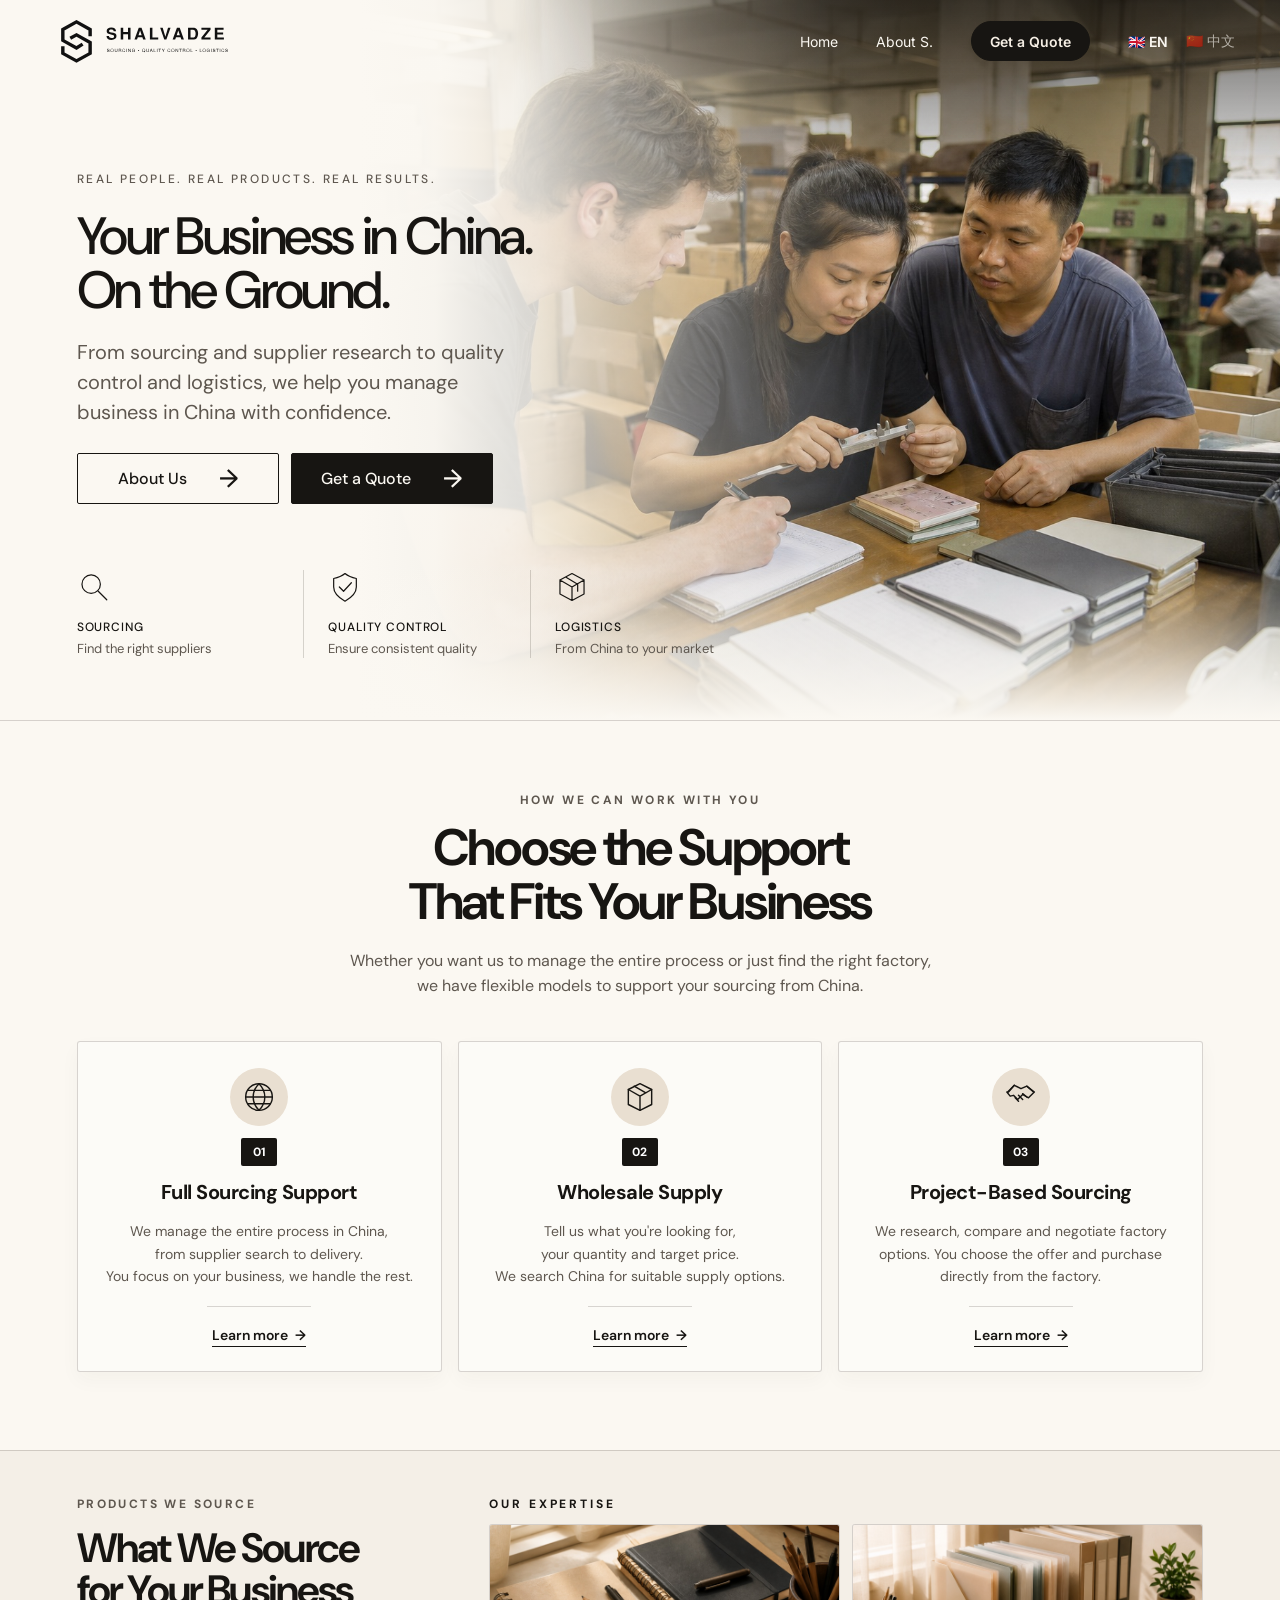
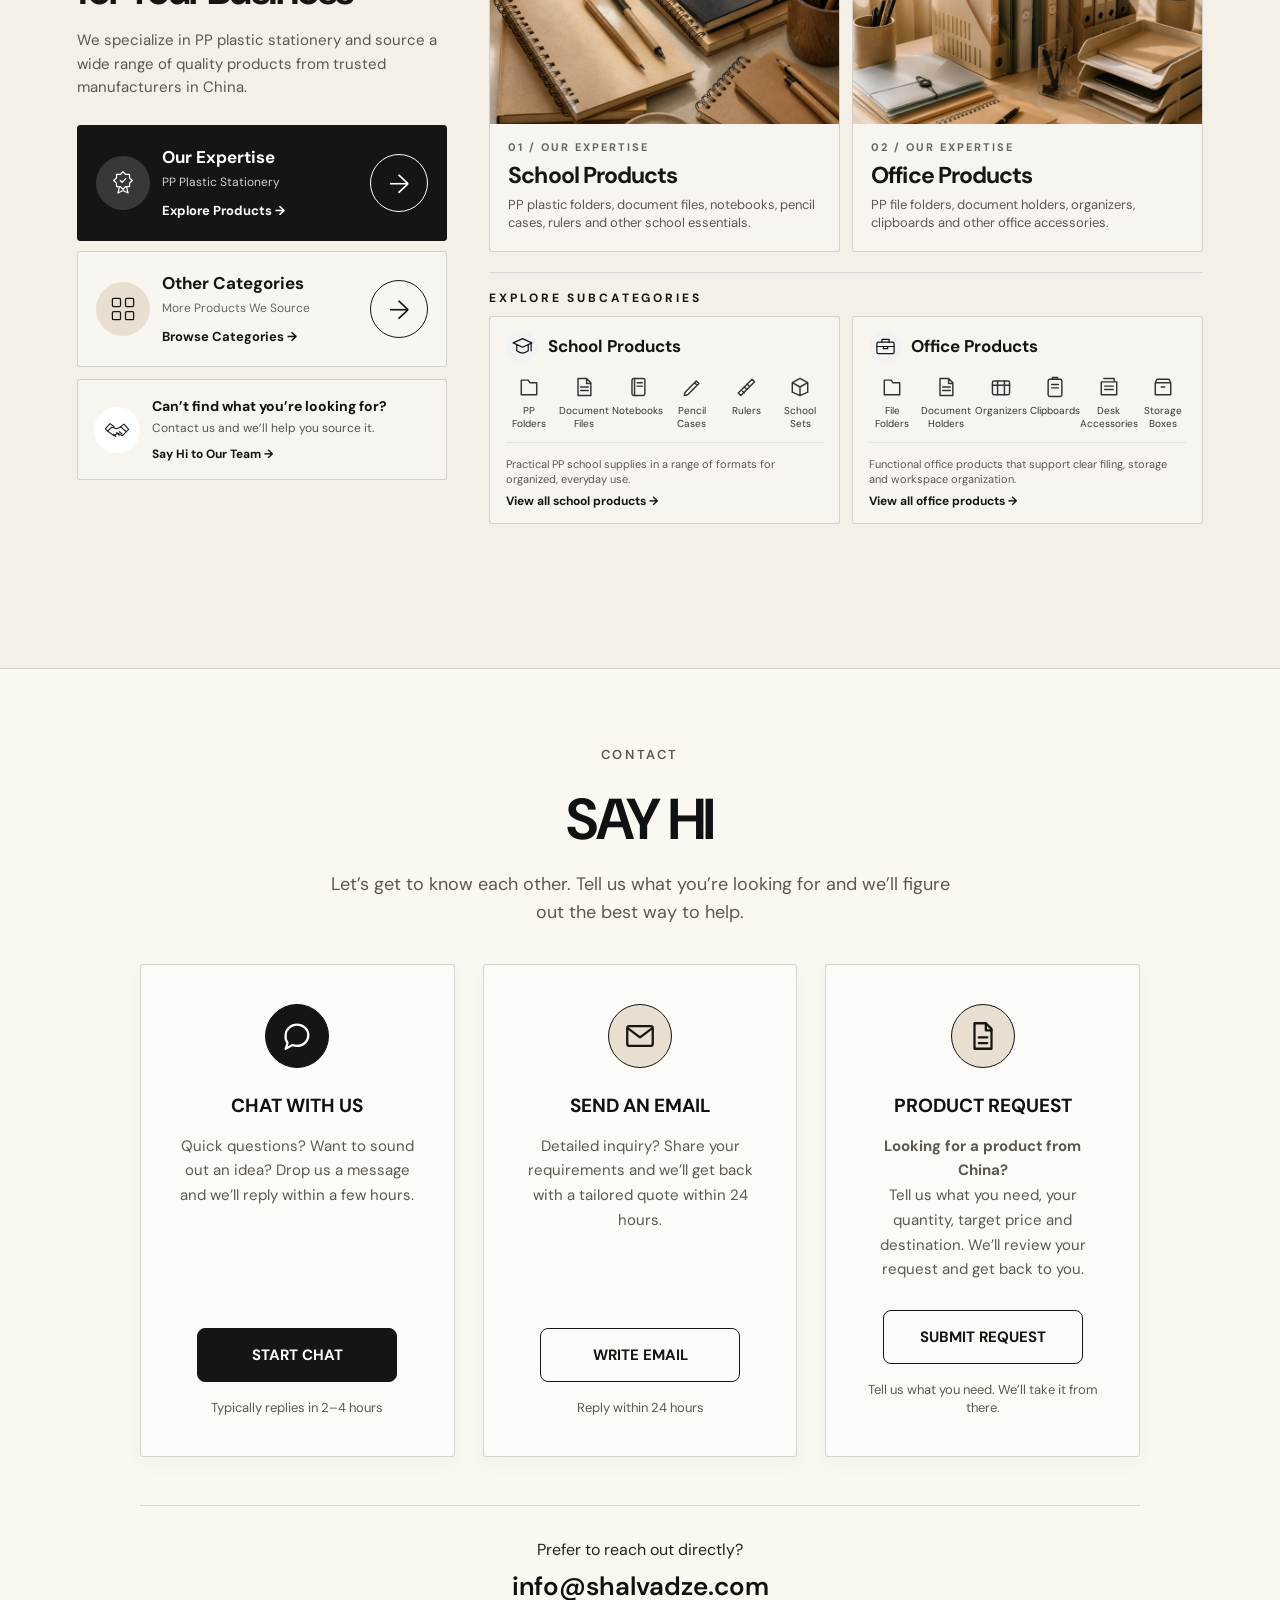
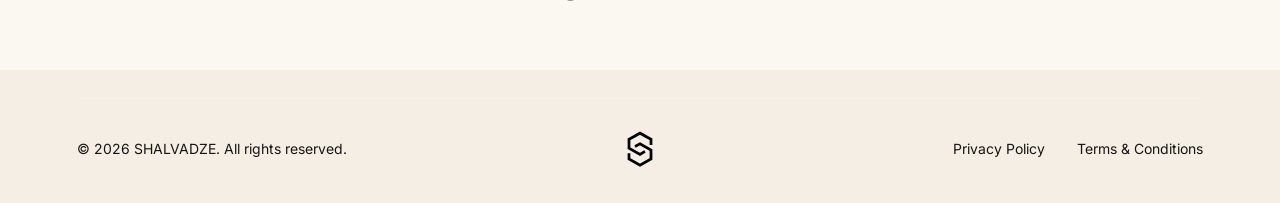
==== commit 002fe34f: "Redesign homepage hero section" ====
--- a/index.html
+++ b/index.html
@@ -45,7 +45,7 @@
     <link rel="preconnect" href="https://fonts.gstatic.com" crossorigin>
     <link href="https://fonts.googleapis.com/css2?family=Caveat:wght@400;500;600&family=DM+Sans:wght@400;500;600;700&family=Inter:wght@100..900&display=swap" rel="stylesheet">
     <link rel="stylesheet" href="css/style.css?v=20260903-mobile-nav-reference">
-    <link rel="stylesheet" href="css/warm-home.css?v=20260830">
+    <link rel="stylesheet" href="css/warm-home.css?v=20260905-hero-ctas">
 </head>
 
 <body id="top" class="warm-home-page">
@@ -89,23 +89,21 @@
 
 
     <main>
-        <section class="hero">
+        <section class="hero" aria-labelledby="hero-title">
+            <img class="hero-image" src="images/about/quality-check.jpg" alt="Product samples and stationery being inspected at a factory worktable" width="1536" height="1024" fetchpriority="high">
             <div class="hero-content">
-                <p class="eyebrow">
-                    Connecting markets.
-                </p>
-                <h1>
-                    Building Trust.<br>
-                    Creating Value.
-                </h1>
-                <p class="hero-text">
-                    SHALVADZE is your trusted partner for sourcing,
-                    quality control, and logistics. We connect businesses
-                    with reliable suppliers and deliver results.
-                </p>
-                <a class="button hero-about-button" href="about.html">
-                    About Us
-                </a>
+                <p class="eyebrow">REAL PEOPLE. REAL PRODUCTS. REAL RESULTS.</p>
+                <h1 id="hero-title">Your Business in China.<br>On the Ground.</h1>
+                <p class="hero-text">From sourcing and supplier research to quality control and logistics, we help you manage business in China with confidence.</p>
+                <div class="hero-actions">
+                    <a class="button hero-about-button" href="about.html">About Us <span aria-hidden="true">→</span></a>
+                    <a class="button hero-about-button hero-quote-button" href="product-request.html" data-product-request-link>Get a Quote <span aria-hidden="true">→</span></a>
+                </div>
+                <ul class="hero-capabilities">
+                    <li><svg viewBox="0 0 48 48" aria-hidden="true" focusable="false"><circle cx="20" cy="20" r="13"/><path d="m30 30 12 12"/></svg><div><strong>SOURCING</strong><span>Find the right suppliers</span></div></li>
+                    <li><svg viewBox="0 0 48 48" aria-hidden="true" focusable="false"><path d="M24 5c6 5 11 6 16 7v12c0 9-7 15-16 20C15 39 8 33 8 24V12c5-1 10-2 16-7Z"/><path d="m16 24 6 6 11-12"/></svg><div><strong>QUALITY CONTROL</strong><span>Ensure consistent quality</span></div></li>
+                    <li><svg viewBox="0 0 48 48" aria-hidden="true" focusable="false"><path d="m7 14 17-9 17 9v20l-17 9-17-9Zm0 0 17 10 17-10M24 24v19M15 10l17 10v10"/></svg><div><strong>LOGISTICS</strong><span>From China to your market</span></div></li>
+                </ul>
             </div>
         </section>
 
@@ -703,7 +701,7 @@
 
 <script src="js/analytics.js?v=20260831"></script>
 <script src="js/language.js?v=20260830"></script>
-<script src="js/script.js?v=20260903-mobile-nav"></script>
+<script src="js/script.js?v=20260905-hero-ctas"></script>
 
 </body>
 
--- a/css/warm-home.css
+++ b/css/warm-home.css
@@ -11,23 +11,6 @@
 }
 
 .warm-home-page main { background: var(--warm-paper-light); }
-.warm-home-page .hero {
-  min-height: clamp(470px, 37vw, 560px);
-  margin-top: 82px;
-  padding: 56px 6%;
-  color: var(--warm-ink);
-  font-family: "DM Sans", "Inter", sans-serif;
-  background: #eadcc9 url("../images/homepage/hero-warm.jpg") center center / cover no-repeat;
-}
-.warm-home-page .hero::before {
-  background: linear-gradient(90deg, rgba(250,245,237,.97) 0%, rgba(250,245,237,.9) 24%, rgba(250,245,237,.62) 43%, rgba(250,245,237,.18) 67%, rgba(250,245,237,.03) 100%);
-}
-.warm-home-page .hero .eyebrow { color: var(--warm-ink); }
-.warm-home-page .hero-text { color: rgba(23,21,18,.86); }
-.warm-home-page .button { border-color: var(--warm-ink); color: var(--warm-ink); }
-.warm-home-page .button:hover,
-.warm-home-page .hero-about-button:hover { background: var(--warm-ink); color: #fff; }
-
 .warm-home-page .services-section,
 .warm-home-page .products-section,
 .warm-home-page .contact-section {
@@ -176,14 +159,112 @@
   .warm-home-page .subcategory-description { margin-top: 12px; font-size: 11px; line-height: 1.4; }
 }
 
-@media (max-width: 1024px) {
-  .warm-home-page .hero { min-height: clamp(470px, 55vw, 560px); margin-top: 82px; padding: 52px 6%; background-position: 62% center; }
-}
 @media (max-width: 600px) {
-  .warm-home-page .hero { min-height: min(620px, calc(100svh - 76px)); margin-top: 76px; padding: 48px 6%; background-position: 66% center; }
-  .warm-home-page .hero::before { background: linear-gradient(90deg, rgba(250,245,237,.97) 0%, rgba(250,245,237,.86) 58%, rgba(250,245,237,.3) 100%); }
   .warm-home-page .services-section,
   .warm-home-page .products-section,
   .warm-home-page .contact-section { padding: 62px 6%; }
   .warm-home-page .service-card { min-height: 300px; }
 }
+
+/* Homepage hero: the existing navigation and menu retain their global rules. */
+.warm-home-page:not(.navigation-open):not(.hero-past) header {
+  background: transparent;
+  border-radius: 0;
+}
+.warm-home-page .hero {
+  display: block;
+  min-height: 720px;
+  margin: 0;
+  padding: 170px 6% 38px;
+  background: var(--warm-paper-light);
+  color: var(--warm-ink);
+  font-family: "DM Sans", "Inter", sans-serif;
+}
+.warm-home-page .hero-image {
+  position: absolute;
+  inset: 0 0 0 auto;
+  width: 72%;
+  height: 100%;
+  object-fit: cover;
+  object-position: 59% center;
+  z-index: -2;
+}
+.warm-home-page .hero::before {
+  background: linear-gradient(0deg, #fbf8f2 0%, transparent 22%), linear-gradient(90deg, #fbf8f2 28%, rgba(251,248,242,.98) 34%, rgba(251,248,242,.84) 42%, rgba(251,248,242,.42) 54%, transparent 72%);
+}
+/* Contrast lives in the hero, never in a separate header rectangle. */
+.warm-home-page .hero::after {
+  content: "";
+  position: absolute;
+  inset: 0 0 auto;
+  height: 210px;
+  z-index: -1;
+  pointer-events: none;
+  background: linear-gradient(180deg, rgba(23,21,18,.7), transparent);
+  mask-image: linear-gradient(90deg, transparent 40%, #000 65%);
+}
+@media (min-width: 1025px) {
+  .warm-home-page:not(.hero-past) .nav-links > a:not(.nav-cta),
+  .warm-home-page:not(.hero-past) .language-selector a { color: #fbf8f2; }
+  .warm-home-page:not(.hero-past) .nav-links > a::after { background: #fbf8f2; }
+  .warm-home-page:not(.hero-past) .nav-links .nav-cta:hover { background: #fbf8f2; color: #171512; }
+}
+.warm-home-page .hero-content { width: 100%; max-width: 1440px; }
+.warm-home-page .hero .eyebrow { color: var(--warm-muted); font-size: 12px; font-weight: 500; line-height: 1.6; letter-spacing: .2em; }
+.warm-home-page .hero h1 { max-width: 650px; margin: 20px 0; font-size: clamp(46px, 4.1vw, 66px); font-weight: 500; line-height: 1.03; letter-spacing: -.045em; }
+.warm-home-page .hero-text { max-width: 465px; color: var(--warm-muted); font-size: 20px; line-height: 1.5; }
+.warm-home-page .hero-about-button { min-width: 202px; min-height: 50px; padding: 12px 24px; gap: 32px; border: 1px solid var(--warm-ink); border-radius: 2px; color: var(--warm-ink); font-size: 16px; font-weight: 500; text-transform: none; letter-spacing: 0; }
+.warm-home-page .hero-about-button span { font-size: 25px; line-height: 1; }
+.warm-home-page .hero-about-button:hover { background: var(--warm-ink); color: var(--warm-paper-light); }
+.warm-home-page .hero-capabilities { display: grid; grid-template-columns: repeat(3, 1fr); max-width: 680px; margin: 66px 0 0; padding: 0; list-style: none; }
+.warm-home-page .hero-capabilities li { padding: 0 24px; border-left: 1px solid var(--warm-line); }
+.warm-home-page .hero-capabilities li:first-child { padding-left: 0; border: 0; }
+.warm-home-page .hero-capabilities svg { width: 34px; height: 34px; margin-bottom: 10px; fill: none; stroke: currentColor; stroke-width: 1.7; stroke-linecap: round; stroke-linejoin: round; }
+.warm-home-page .hero-capabilities strong { display: block; font-size: 12px; letter-spacing: .07em; font-weight: 500; }
+.warm-home-page .hero-capabilities span { display: block; margin-top: 5px; font-size: 13px; line-height: 1.4; color: var(--warm-muted); }
+@media (max-width: 1024px) {
+  .warm-home-page .hero::after {
+    height: 190px;
+    background: linear-gradient(180deg, rgba(251,248,242,.9), rgba(251,248,242,.45) 38%, transparent);
+    mask-image: none;
+  }
+  .warm-home-page .hero { min-height: 0; padding: 345px 6% 36px; }
+  .warm-home-page .hero-image { width: 100%; height: 520px; object-position: center 42%; }
+  .warm-home-page .hero::before { background: linear-gradient(0deg, #fbf8f2 0%, #fbf8f2 34%, rgba(251,248,242,.95) 48%, rgba(251,248,242,.25) 70%, transparent 88%); }
+  .warm-home-page .hero h1 { font-size: 52px; }
+  .warm-home-page .hero-text { max-width: 470px; }
+  .warm-home-page .hero-capabilities { margin-top: 36px; }
+}
+@media (max-width: 600px) {
+  .warm-home-page .hero { padding: 285px 6% 28px; }
+  .warm-home-page .hero-image { height: 360px; object-position: 56% center; }
+  .warm-home-page .hero::before { background: linear-gradient(0deg, #fbf8f2 0%, #fbf8f2 59%, rgba(251,248,242,.92) 66%, transparent 83%); }
+  .warm-home-page .hero .eyebrow { font-size: 9px; letter-spacing: .15em; }
+  .warm-home-page .hero h1 { margin: 14px 0 16px; font-size: clamp(26px, 8vw, 46px); max-width: none; }
+  .warm-home-page .hero-text { font-size: 16px; line-height: 1.5; }
+  .warm-home-page .hero-about-button { margin-top: 22px; min-width: 180px; }
+  .warm-home-page .hero-capabilities { grid-template-columns: repeat(3, minmax(0, 1fr)); gap: 0; margin-top: 28px; }
+  .warm-home-page .hero-capabilities li,
+  .warm-home-page .hero-capabilities li:first-child { display: flex; flex-direction: column; align-items: center; gap: 10px; min-width: 0; padding: 0 7px; text-align: center; }
+  .warm-home-page .hero-capabilities li + li { border-left: 1px solid var(--warm-line); }
+  .warm-home-page .hero-capabilities svg { flex: 0 0 28px; width: 28px; height: 28px; margin: 0; }
+  .warm-home-page .hero-capabilities strong { font-size: 10px; line-height: 1.4; letter-spacing: 0; }
+  .warm-home-page .hero-capabilities span { margin-top: 5px; font-size: 11px; line-height: 1.4; }
+}
+@media (max-width: 375px) {
+  .warm-home-page .hero-capabilities li,
+  .warm-home-page .hero-capabilities li:first-child { padding-inline: 4px; }
+  .warm-home-page .hero-capabilities svg { flex-basis: 26px; width: 26px; height: 26px; }
+  .warm-home-page .hero-capabilities strong { font-size: 9px; }
+  .warm-home-page .hero-capabilities span { font-size: 10px; }
+}
+
+/* Paired hero actions share the existing button geometry. */
+.warm-home-page .hero-actions { display: flex; flex-wrap: wrap; gap: 12px; margin-top: 26px; }
+.warm-home-page .hero-actions .button { margin-top: 0; }
+.warm-home-page .hero-quote-button { background: var(--warm-ink); color: var(--warm-paper-light); }
+.warm-home-page .hero-quote-button:hover { background: #38332d; color: var(--warm-paper-light); }
+@media (max-width: 600px) {
+  .warm-home-page .hero-actions { margin-top: 22px; gap: 10px; }
+  .warm-home-page .hero-actions .button { flex: 1 1 145px; min-width: 0; padding: 12px 14px; gap: 14px; font-size: 14px; }
+}
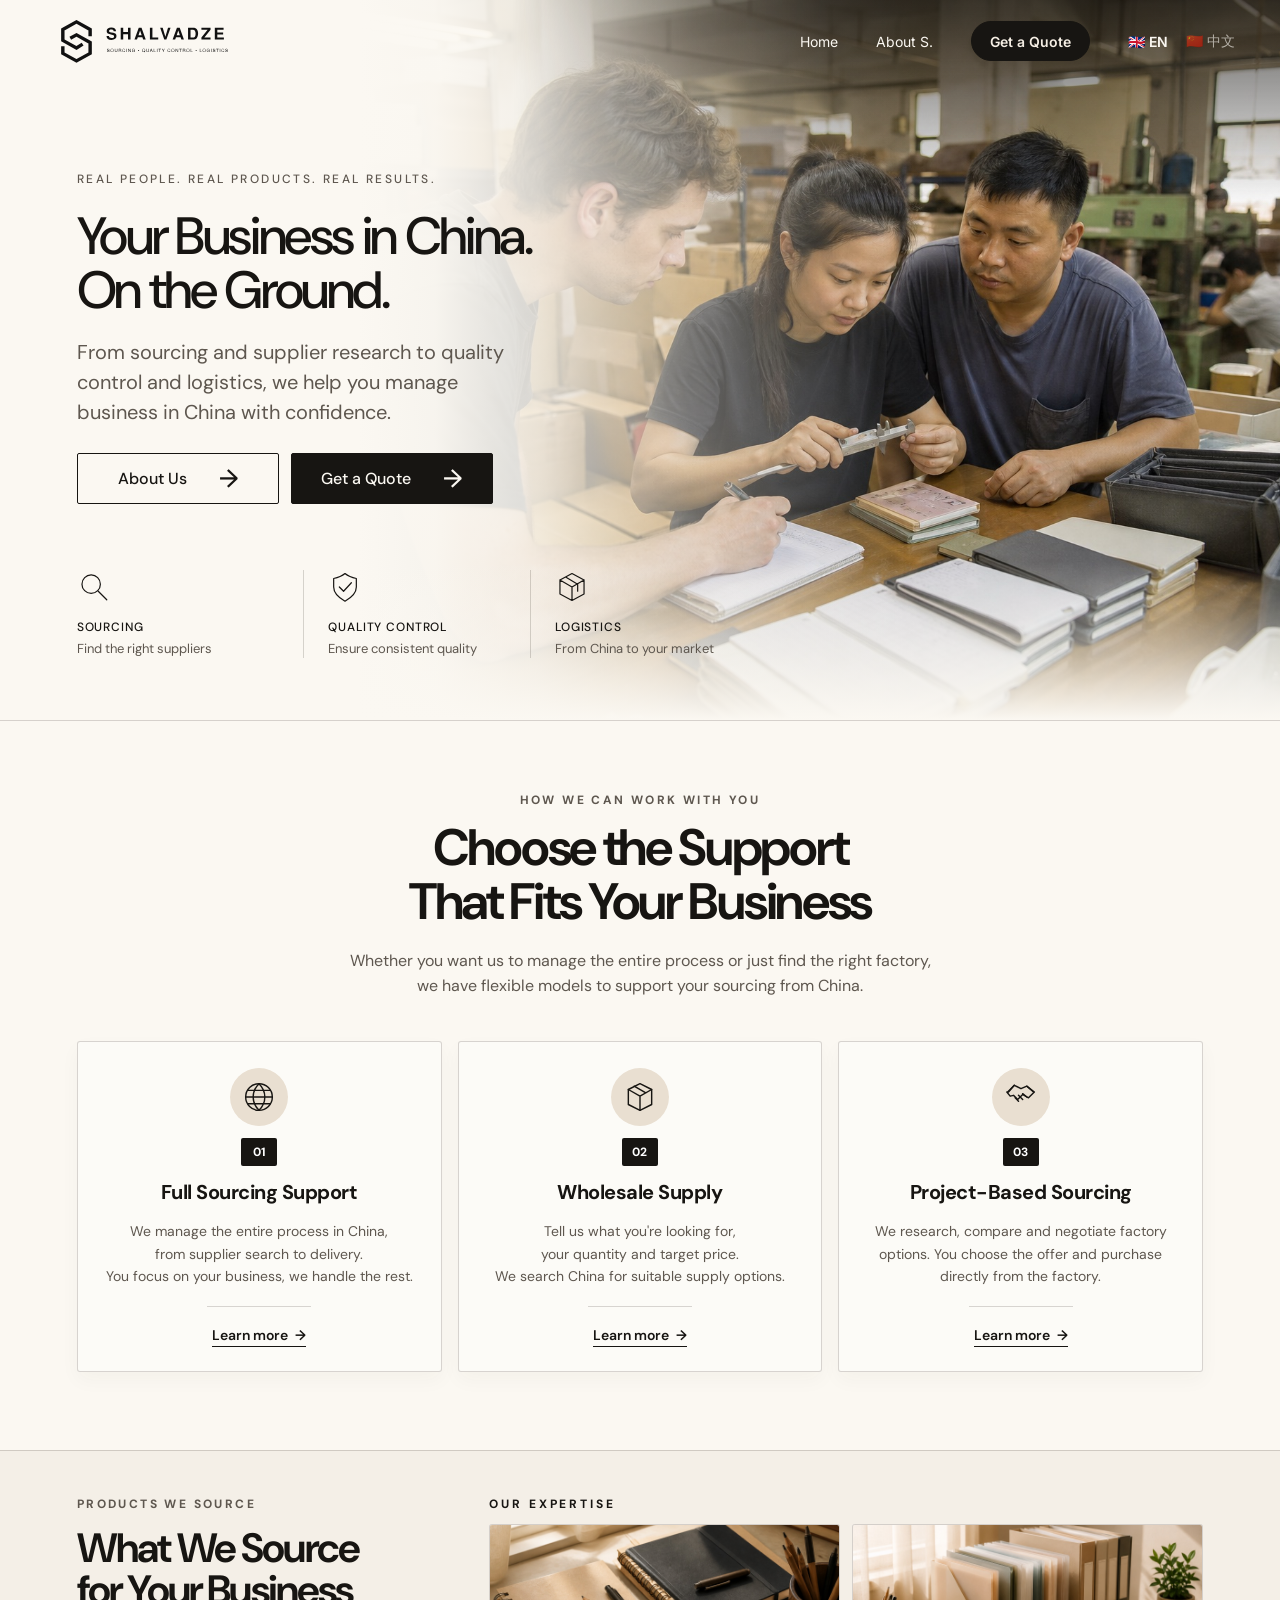
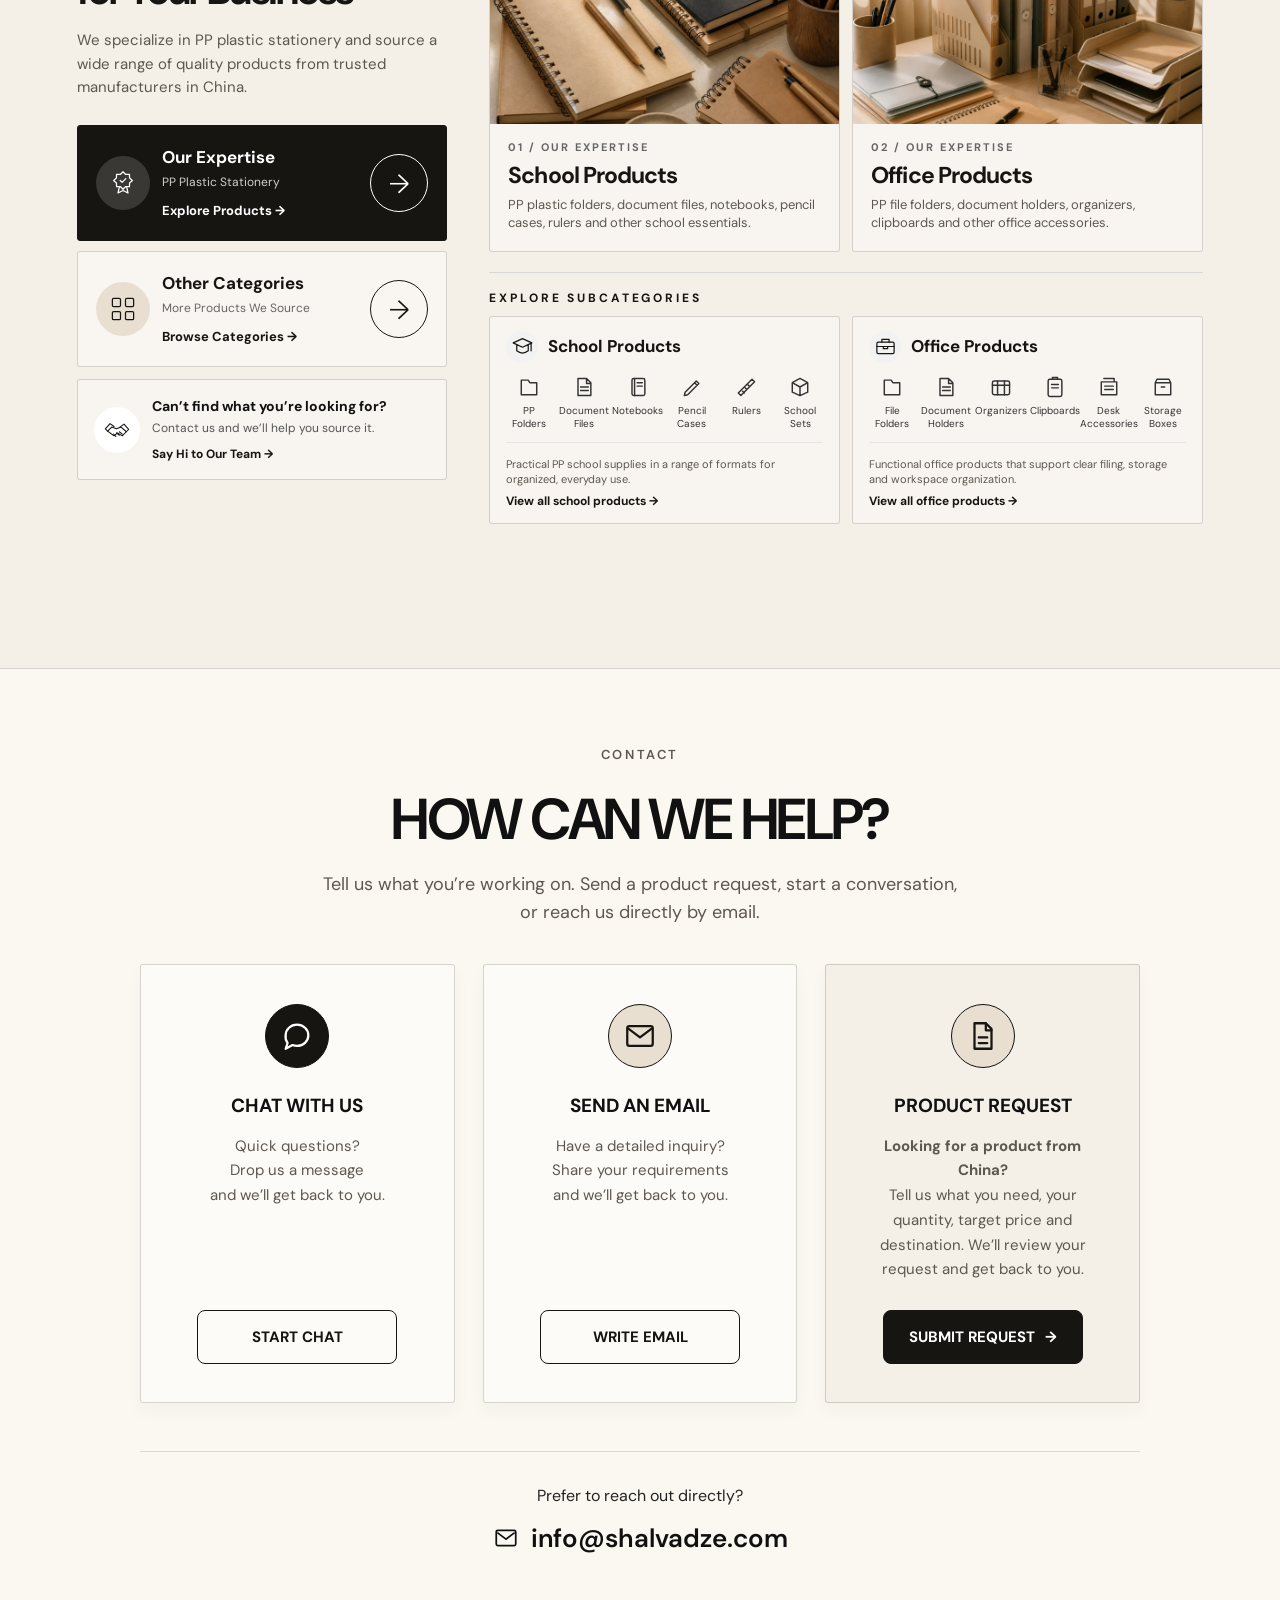
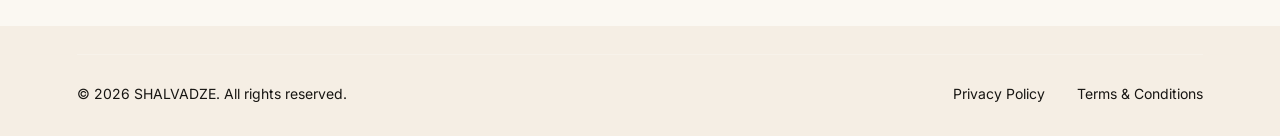
==== commit 2629ea9b: "Improve mobile homepage conversion experience" ====
--- a/index.html
+++ b/index.html
@@ -15,11 +15,11 @@
 
     <meta charset="UTF-8">
     <meta name="viewport" content="width=device-width, initial-scale=1.0">
-    <link rel="icon" type="image/x-icon" sizes="16x16 32x32 48x48" href="favicon.ico">
-    <link rel="icon" type="image/png" sizes="16x16" href="favicon-16x16.png">
-    <link rel="icon" type="image/png" sizes="32x32" href="favicon-32x32.png">
-    <link rel="icon" type="image/svg+xml" sizes="any" href="favicon.svg">
-    <link rel="apple-touch-icon" sizes="180x180" href="apple-touch-icon.png">
+    <link rel="icon" type="image/x-icon" sizes="16x16 32x32 48x48" href="favicon.ico?v=20260906-approved-s-white">
+    <link rel="icon" type="image/png" sizes="16x16" href="favicon-16x16.png?v=20260906-approved-s-white">
+    <link rel="icon" type="image/png" sizes="32x32" href="favicon-32x32.png?v=20260906-approved-s-white">
+    <link rel="icon" type="image/svg+xml" sizes="any" href="favicon.svg?v=20260906-approved-s-white">
+    <link rel="apple-touch-icon" sizes="180x180" href="apple-touch-icon.png?v=20260906-approved-s-white">
     <title>SHALVADZE | Trading & Sourcing</title>
      <meta name="description" content="SHALVADZE is a Hong Kong-based sourcing and business support company helping businesses find reliable suppliers, manage sourcing, quality control and international trade from China.">
      <meta name="keywords" content="China sourcing, sourcing company Hong Kong, supplier research, factory sourcing, quality control China, international trading, PP plastic stationery, office products">
@@ -207,12 +207,13 @@
                 <div class="products-layout">
                     <div class="products-overview">
                         <p class="products-eyebrow">PRODUCTS WE SOURCE</p>
-                        <h2 id="products-title">What We Source<br>for Your Business</h2>
+                        <h2 id="products-title"><span class="products-desktop-title">What We Source<br>for Your Business</span><span class="products-mobile-intro">Quality Products<br>for Your Business</span></h2>
                         <p class="products-description">We specialize in PP plastic stationery and source a wide range of quality products from trusted manufacturers in China.</p>
 
                         <div class="product-selectors" role="tablist" aria-label="Product categories">
                             <button class="product-selector is-active"
                                     id="products-tab-expertise"
+                                    aria-label="Our Expertise"
                                     type="button"
                                     role="tab"
                                     aria-selected="true"
@@ -233,6 +234,7 @@
                             </button>
                             <button class="product-selector"
                                     id="products-tab-other"
+                                    aria-label="Other Categories"
                                     type="button"
                                     role="tab"
                                     aria-selected="false"
@@ -278,6 +280,7 @@
                              aria-labelledby="products-tab-expertise"
                             data-products-content="expertise">
                             <p class="products-panel-label">OUR EXPERTISE</p>
+                            <div class="products-mobile-intro"><h3>School &amp; Office Products</h3><p>PP plastic stationery solutions for education and modern workplaces.</p></div>
                             <div class="expertise-viewport">
                                     <article class="expertise-slide">
                                         <div class="expertise-visual">
@@ -360,6 +363,7 @@
                              data-products-content="other"
                              hidden>
                             <p class="products-panel-label">OTHER CATEGORIES</p>
+                            <div class="products-mobile-intro"><h3>More Products We Source</h3><p>We work with trusted manufacturers to source a wide range of products across different categories.</p></div>
                             <div class="other-categories-grid">
                                 <article class="other-category-card">
                                     <div class="other-category-visual">
@@ -429,9 +433,9 @@
 
             <div class="contact-desktop-header">
                 <p class="contact-desktop-label">CONTACT</p>
-                <h2 class="contact-desktop-title" id="contact-desktop-title">SAY HI</h2>
+                <h2 class="contact-desktop-title" id="contact-desktop-title">HOW CAN WE HELP?</h2>
                 <p class="contact-desktop-intro">
-                    Let’s get to know each other. Tell us what you’re looking for and we’ll figure out the best way to help.
+                    Tell us what you’re working on. Send a product request, start a conversation, or reach us directly by email.
                 </p>
             </div>
 
@@ -445,15 +449,14 @@
                     </div>
                     <h3>CHAT WITH US</h3>
                     <p class="contact-option-description">
-                        Quick questions? Want to sound out an idea? Drop us a message and we’ll reply within a few hours.
+                        Quick questions?<br>Drop us a message<br>and we’ll get back to you.
                     </p>
                     <div class="contact-option-actions">
-                        <button class="contact-option-button contact-option-button--primary"
+                        <button class="contact-option-button contact-option-button--outline"
                                 type="button"
                                 data-contact-action="chat">
                             START CHAT
                         </button>
-                        <p class="contact-option-caption">Typically replies in 2–4 hours</p>
                     </div>
                 </article>
 
@@ -466,18 +469,17 @@
                     </div>
                     <h3>SEND AN EMAIL</h3>
                     <p class="contact-option-description">
-                        Detailed inquiry? Share your requirements and we’ll get back with a tailored quote within 24 hours.
+                        Have a detailed inquiry?<br>Share your requirements<br>and we’ll get back to you.
                     </p>
                     <div class="contact-option-actions">
                         <a class="contact-option-button contact-option-button--outline"
                            href="mailto:info@shalvadze.com">
                             WRITE EMAIL
                         </a>
-                        <p class="contact-option-caption">Reply within 24 hours</p>
                     </div>
                 </article>
 
-                <article class="contact-option-card">
+                <article class="contact-option-card contact-option-card--request">
                     <div class="contact-option-icon" aria-hidden="true">
                         <svg viewBox="0 0 24 24" focusable="false">
                             <path d="M6 3h8l4 4v14H6Z"/>
@@ -490,12 +492,11 @@
                         Tell us what you need, your quantity, target price and destination. We’ll review your request and get back to you.
                     </p>
                     <div class="contact-option-actions">
-                        <a class="contact-option-button contact-option-button--outline"
+                        <a class="contact-option-button contact-option-button--primary"
                            href="product-request.html"
                            data-product-request-link>
-                            SUBMIT REQUEST
+                            SUBMIT REQUEST <span aria-hidden="true">→</span>
                         </a>
-                        <p class="contact-option-caption">Tell us what you need. We’ll take it from there.</p>
                     </div>
                 </article>
 
@@ -503,50 +504,7 @@
 
             <div class="contact-direct">
                 <p>Prefer to reach out directly?</p>
-                <a href="mailto:info@shalvadze.com">info@shalvadze.com</a>
-            </div>
-
-        </div>
-
-        <div class="contact-mobile" aria-labelledby="contact-mobile-title">
-
-            <p class="contact-mobile-label">CONTACT</p>
-            <h2 class="contact-mobile-title" id="contact-mobile-title">Say Hi</h2>
-            <p class="contact-mobile-intro">Choose how you’d like to reach us.</p>
-
-            <div class="contact-mobile-actions">
-
-                <button class="contact-mobile-action"
-                        type="button"
-                        data-contact-action="chat">
-                    <svg viewBox="0 0 24 24" aria-hidden="true" focusable="false">
-                        <path d="M20 11.5c0 4.14-3.58 7.5-8 7.5-1.12 0-2.18-.22-3.14-.6L4 21l1.35-4.05A7.18 7.18 0 0 1 4 11.5C4 7.36 7.58 4 12 4s8 3.36 8 7.5Z"/>
-                        <path d="M9 11.5h.01M12 11.5h.01M15 11.5h.01"/>
-                    </svg>
-                    <span>Chat with us</span>
-                    <span class="contact-mobile-arrow" aria-hidden="true">→</span>
-                </button>
-
-                <a class="contact-mobile-action" href="mailto:info@shalvadze.com">
-                    <svg viewBox="0 0 24 24" aria-hidden="true" focusable="false">
-                        <rect x="3" y="5" width="18" height="14" rx="1.5"/>
-                        <path d="m4 7 8 6 8-6"/>
-                    </svg>
-                    <span>Send an email</span>
-                    <span class="contact-mobile-arrow" aria-hidden="true">→</span>
-                </a>
-
-                <a class="contact-mobile-action"
-                   href="product-request.html"
-                   data-product-request-link>
-                    <svg viewBox="0 0 24 24" aria-hidden="true" focusable="false">
-                        <path d="M6 3h8l4 4v14H6Z"/>
-                        <path d="M14 3v5h4M9 13h6M9 17h6"/>
-                    </svg>
-                    <span>Product request</span>
-                    <span class="contact-mobile-arrow" aria-hidden="true">→</span>
-                </a>
-
+                <a href="mailto:info@shalvadze.com"><svg viewBox="0 0 24 24" aria-hidden="true" focusable="false"><rect x="3" y="5" width="18" height="14" rx="1.5"/><path d="m4 7 8 6 8-6"/></svg>info@shalvadze.com</a>
             </div>
 
         </div>
@@ -640,10 +598,6 @@
         <div class="footer-grid">
 
             <section class="footer-brand" aria-label="SHALVADZE">
-                <img class="footer-brand-icon"
-                     src="images/SHALVADZE_Icon_White.svg?v=20260815-footer"
-                     height="44"
-                     alt="SHALVADZE">
                 <p class="footer-tagline">
                     Reliable sourcing. Clear communication.<br>
                     Business support across China.
@@ -658,12 +612,6 @@
                 </ul>
             </section>
 
-            <section class="footer-section">
-                <h2 class="footer-heading">For Business Inquiries</h2>
-                <address class="footer-contact">
-                    <a href="mailto:info@shalvadze.com">info@shalvadze.com</a>
-                </address>
-            </section>
 
         </div>
 
@@ -674,13 +622,6 @@
     </div>
 
     <div class="footer-mobile" aria-label="SHALVADZE footer">
-        <img class="footer-mobile-logo"
-             src="images/SHALVADZE_Icon_White.svg?v=20260815-footer"
-             height="40"
-             alt="SHALVADZE">
-        <a class="footer-mobile-email" href="mailto:info@shalvadze.com">
-            info@shalvadze.com
-        </a>
         <div class="footer-mobile-legal" aria-label="Legal information">
             <span>Privacy Policy</span>
             <span aria-hidden="true">·</span>
@@ -691,13 +632,6 @@
 
 </footer>
 
-<button class="back-to-top"
-        type="button"
-        aria-label="Back to top"
-        aria-hidden="true"
-        tabindex="-1">
-    <span aria-hidden="true">↑</span>
-</button>
 
 <script src="js/analytics.js?v=20260831"></script>
 <script src="js/language.js?v=20260830"></script>
--- a/css/style.css
+++ b/css/style.css
@@ -2037,34 +2037,6 @@
     }
 }
 
-.back-to-top {
-    position: fixed;
-    right: 24px;
-    bottom: 24px;
-    z-index: 900;
-    display: flex;
-    width: 48px;
-    height: 48px;
-    padding: 0;
-    border: 1px solid #111;
-    border-radius: 50%;
-    background: #111;
-    color: #fff;
-    align-items: center;
-    justify-content: center;
-    font: inherit;
-    font-size: 24px;
-    line-height: 1;
-    cursor: pointer;
-    opacity: 0;
-    visibility: hidden;
-    pointer-events: none;
-    transform: translateY(8px);
-    transition:
-        opacity 0.2s ease,
-        transform 0.2s ease,
-        visibility 0.2s ease;
-}
 
 /* Approved warm chrome for the shared site shell. */
 .warm-home-page header,
@@ -2176,17 +2148,7 @@
     .product-request-page main { padding-top: 76px; }
 }
 
-.back-to-top.visible {
-    opacity: 1;
-    visibility: visible;
-    pointer-events: auto;
-    transform: translateY(0);
-}
-
-.back-to-top:hover {
-    background: #fff;
-    color: #111;
-}
+
 
 /* ==========================
    COMPACT HEADER / TABLETS
@@ -2728,10 +2690,6 @@
         grid-template-columns: 1fr;
     }
 
-    .back-to-top {
-        right: 16px;
-        bottom: 16px;
-    }
 }
 
 @media (prefers-reduced-motion: reduce) {
--- a/css/warm-home.css
+++ b/css/warm-home.css
@@ -268,3 +268,134 @@
   .warm-home-page .hero-actions { margin-top: 22px; gap: 10px; }
   .warm-home-page .hero-actions .button { flex: 1 1 145px; min-width: 0; padding: 12px 14px; gap: 14px; font-size: 14px; }
 }
+
+/* Services carousel: progressive enhancement below the desktop grid breakpoint. */
+.services-carousel-controls { display: none; }
+@media (max-width: 800px) {
+  .warm-home-page .services-section.carousel-enabled { padding: 48px 0 44px; overflow: hidden; }
+  .warm-home-page .carousel-enabled .services-header { padding: 0 20px; margin-bottom: 28px; text-align: center; }
+  .warm-home-page .carousel-enabled .services-header h2 { font-size: clamp(27px, 7.5vw, 38px); line-height: 1.12; }
+  .warm-home-page .carousel-enabled .services-eyebrow { font-size: 10px; letter-spacing: .18em; margin-bottom: 16px; }
+  .warm-home-page .carousel-enabled .services-intro { font-size: 14px; line-height: 1.6; margin-top: 18px; }
+  .warm-home-page .carousel-enabled .services-intro br { display: none; }
+  .warm-home-page .carousel-enabled .services-grid { display: grid; grid-template-columns: 1fr; gap: 0; padding: 8px 0 16px; touch-action: pan-y; user-select: none; }
+  .warm-home-page .carousel-enabled .service-card {
+    grid-area: 1 / 1; justify-self: center; width: clamp(240px, 72%, 340px); box-sizing: border-box;
+    min-height: 346px; padding: 24px 18px 22px; border-radius: 6px;
+    background: #fdfbf7; transform: translateX(0) scale(1); opacity: 1; z-index: 2;
+    transition: transform 280ms ease, opacity 280ms ease;
+  }
+  .warm-home-page .carousel-enabled .service-card[data-position="previous"] { transform: translateX(-100%) scale(.86); opacity: .42; z-index: 1; cursor: pointer; }
+  .warm-home-page .carousel-enabled .service-card[data-position="next"] { transform: translateX(100%) scale(.86); opacity: .42; z-index: 1; cursor: pointer; }
+  .warm-home-page .carousel-enabled .service-icon { width: 64px; height: 64px; margin-bottom: 10px; }
+  .warm-home-page .carousel-enabled .service-number { background: transparent; color: var(--warm-ink); font-size: 18px; margin-bottom: 12px; }
+  .warm-home-page .carousel-enabled .service-card h3 { font-size: 19px; line-height: 1.2; }
+  .warm-home-page .carousel-enabled .service-description { font-size: 14px; line-height: 1.5; margin-top: 14px; }
+  .warm-home-page .carousel-enabled .service-description br { display: none; }
+  .warm-home-page .carousel-enabled .service-rule { width: 70px; margin: 20px auto 18px; }
+  .warm-home-page .carousel-enabled .services-carousel-controls { display: flex; justify-content: center; align-items: center; gap: 12px; margin-top: 8px; }
+  .services-carousel-controls button { display: inline-flex; align-items: center; justify-content: center; width: 44px; height: 44px; padding: 0; border: 1px solid var(--warm-line); border-radius: 50%; background: transparent; color: var(--warm-ink); font-size: 22px; cursor: pointer; }
+  .services-carousel-controls .services-dot { width: 28px; min-height: 44px; border: 0; border-radius: 0; }
+  .services-dot::before { content: ''; width: 8px; height: 8px; border-radius: 50%; background: #d6d0c8; }
+  .services-dot[aria-current="true"]::before { background: var(--warm-ink); }
+  .services-carousel-controls button:focus-visible, .carousel-enabled .services-grid:focus-visible { outline: 2px solid var(--warm-ink); outline-offset: 3px; }
+}
+@media (prefers-reduced-motion: reduce) {
+  .warm-home-page .carousel-enabled .service-card { transition: none; }
+}
+
+/* Products: compact mobile tabs, using the existing cards and imagery. */
+.warm-home-page #products .products-mobile-intro { display: none; }
+@media (max-width: 700px) {
+  .warm-home-page #products { padding: 38px 16px 42px; background: var(--warm-paper-light); }
+  .warm-home-page #products .products-layout { gap: 24px; }
+  .warm-home-page #products .products-mobile-intro { display: block; }
+  .warm-home-page #products .products-desktop-title,
+  .warm-home-page #products .products-help-card,
+  .warm-home-page #products .products-subcategory-heading,
+  .warm-home-page #products .expertise-subcategories,
+  .warm-home-page #products .product-selector-copy,
+  .warm-home-page #products .product-selector-arrow,
+  .warm-home-page #products .expertise-slide-copy > span,
+  .warm-home-page #products .other-category-icon,
+  .warm-home-page #products .other-category-arrow { display: none; }
+  .warm-home-page #products .products-eyebrow { margin-bottom: 10px; font-size: 11px; letter-spacing: .14em; }
+  .warm-home-page #products .products-overview h2 { font-size: clamp(30px, 8.5vw, 38px); line-height: 1.08; }
+  .warm-home-page #products .products-description { margin-top: 14px; font-size: 14px; line-height: 1.5; }
+  .warm-home-page #products .product-selectors { grid-template-columns: repeat(2, minmax(0, 1fr)); gap: 10px; margin-top: 18px; }
+  .warm-home-page #products .product-selector { position: relative; display: flex; justify-content: center; min-height: 56px; padding: 6px; border-radius: 6px; background: var(--warm-paper-deep); }
+  .warm-home-page #products .product-selector.is-active { background: var(--warm-ink); }
+  .warm-home-page #products .product-selector.is-active::after { content: ''; position: absolute; bottom: 5px; width: 20px; height: 2px; background: currentColor; }
+  .warm-home-page #products .product-selector-icon { width: 38px; height: 38px; background: transparent; color: inherit; }
+  .warm-home-page #products .product-selector-icon svg { width: 30px; height: 30px; }
+  .warm-home-page #products .product-selector:focus-visible { outline: 2px solid var(--warm-ink); outline-offset: 3px; }
+  .warm-home-page #products .products-panel-label { margin: 0 0 8px; font-size: 11px; letter-spacing: .08em; }
+  .warm-home-page #products .products-mobile-intro h3 { margin: 0; font-size: clamp(23px, 6.2vw, 29px); line-height: 1.15; letter-spacing: -.04em; font-weight: 650; }
+  .warm-home-page #products .products-mobile-intro p { margin: 8px 0 16px; color: var(--warm-muted); font-size: 14px; line-height: 1.5; }
+  .warm-home-page #products .expertise-viewport,
+  .warm-home-page #products .other-categories-grid { grid-template-columns: repeat(2, minmax(0, 1fr)); gap: 10px; }
+  .warm-home-page #products .expertise-slide,
+  .warm-home-page #products .other-category-card { min-height: 0; border-radius: 6px; }
+  .warm-home-page #products .expertise-visual { aspect-ratio: 1 / 1.05; }
+  .warm-home-page #products .expertise-slide-copy { padding: 12px 9px 14px; }
+  .warm-home-page #products .expertise-slide-copy h3 { margin: 0 0 8px; font-size: 16px; line-height: 1.2; letter-spacing: -.03em; }
+  .warm-home-page #products .expertise-slide-copy p,
+  .warm-home-page #products .other-category-copy p { font-size: 13px; line-height: 1.45; }
+  .warm-home-page #products .other-category-card { display: flex; flex-direction: column; }
+  .warm-home-page #products .other-category-visual { min-height: 0; aspect-ratio: 1.65 / 1; }
+  .warm-home-page #products .other-category-copy { padding: 8px 9px 10px; justify-content: flex-start; }
+  .warm-home-page #products .other-category-card h3 { font-size: 16px; line-height: 1.2; }
+  .warm-home-page #products .other-category-copy p { margin: 4px 0 0; }
+}
+@media (max-width: 340px) {
+  .warm-home-page #products { padding-inline: 12px; }
+  .warm-home-page #products .expertise-viewport,
+  .warm-home-page #products .other-categories-grid { gap: 8px; }
+  .warm-home-page #products .expertise-slide-copy h3,
+  .warm-home-page #products .other-category-card h3 { font-size: 15px; }
+}
+
+/* Contact: shared cards with the request as the primary mobile action. */
+.warm-home-page #contact .contact-option-card--request { background: var(--warm-paper); }
+.warm-home-page #contact .contact-option-button { gap: 10px; box-sizing: border-box; }
+.warm-home-page #contact .contact-option-button:focus-visible,
+.warm-home-page #contact .contact-direct a:focus-visible { outline: 2px solid var(--warm-ink); outline-offset: 4px; }
+.warm-home-page #contact .contact-direct a { display: inline-flex; gap: 12px; align-items: center; min-height: 44px; }
+.warm-home-page #contact .contact-direct svg { width: 26px; height: 26px; flex-shrink: 0; fill: none; stroke: currentColor; stroke-width: 1.6; }
+.warm-home-page .footer-grid { grid-template-columns: minmax(0, 1.6fr) minmax(0, 1fr); }
+@media (min-width: 601px) and (max-width: 1024px) {
+  .warm-home-page #contact .contact-desktop { margin-top: 0; }
+  .warm-home-page #contact .contact-desktop-header { display: block; margin: 0 auto 30px; text-align: center; }
+  .warm-home-page #contact .contact-desktop-title { font-size: clamp(34px, 5vw, 48px); margin: 0 0 16px; line-height: 1.1; }
+  .warm-home-page #contact .contact-desktop-intro { font-size: 16px; line-height: 1.5; }
+}
+@media (max-width: 600px) {
+  .warm-home-page #contact { padding: 38px 12px 36px; background: var(--warm-paper-light); }
+  .warm-home-page #contact .contact-desktop { display: block; }
+  .warm-home-page #contact .contact-desktop-header { text-align: center; margin: 0 auto 24px; }
+  .warm-home-page #contact .contact-desktop-label { display: none; }
+  .warm-home-page #contact .contact-desktop-title { margin: 0 0 14px; font-size: clamp(27px, 7.8vw, 34px); letter-spacing: -.035em; line-height: 1.1; }
+  .warm-home-page #contact .contact-desktop-intro { margin: 0 auto; max-width: 390px; font-size: 15px; line-height: 1.5; }
+  .warm-home-page #contact .contact-options { display: grid; grid-template-columns: repeat(2, minmax(0, 1fr)); gap: 12px; }
+  .warm-home-page #contact .contact-option-card { display: flex; min-width: 0; padding: 18px 12px 16px; flex-direction: column; align-items: center; text-align: center; border-radius: 6px; }
+  .warm-home-page #contact .contact-option-card--request { grid-column: 1 / -1; grid-row: 1; padding: 22px 18px 18px; }
+  .warm-home-page #contact .contact-option-icon { display: flex; width: 48px; height: 48px; flex: 0 0 48px; border: 1px solid var(--warm-line); border-radius: 50%; align-items: center; justify-content: center; }
+  .warm-home-page #contact .contact-option-icon svg { width: 27px; height: 27px; fill: none; stroke: currentColor; stroke-width: 1.6; stroke-linecap: round; stroke-linejoin: round; }
+  .warm-home-page #contact .contact-option-card--request .contact-option-icon { width: 58px; height: 58px; flex-basis: 58px; }
+  .warm-home-page #contact .contact-option-card h3 { margin: 14px 0 10px; font-size: 15px; line-height: 1.2; }
+  .warm-home-page #contact .contact-option-card--request h3 { font-size: 18px; }
+  .warm-home-page #contact .contact-option-description { margin: 0; font-size: 13px; line-height: 1.5; }
+  .warm-home-page #contact .contact-option-card--request .contact-option-description { font-size: 15px; }
+  .warm-home-page #contact .contact-option-description strong { display: inline-block; margin-bottom: 6px; }
+  .warm-home-page #contact .contact-option-actions { width: 100%; margin-top: auto; padding-top: 18px; }
+  .warm-home-page #contact .contact-option-button { display: inline-flex; align-items: center; justify-content: center; width: 100%; min-height: 44px; padding: 10px 4px; border: 1px solid var(--warm-ink); border-radius: 5px; font-family: inherit; font-size: 12px; font-weight: 700; text-decoration: none; cursor: pointer; }
+  .warm-home-page #contact .contact-option-button--outline { background: transparent; }
+  .warm-home-page #contact .contact-option-card--request .contact-option-button { min-height: 48px; font-size: 16px; }
+  .warm-home-page #contact .contact-direct { margin-top: 24px; padding-top: 20px; border-top: 1px solid var(--warm-line); text-align: center; }
+  .warm-home-page #contact .contact-direct p { margin: 0 0 8px; font-size: 14px; }
+  .warm-home-page #contact .contact-direct a { font-size: clamp(19px, 5.6vw, 23px); font-weight: 600; color: var(--warm-ink); text-decoration: none; }
+  .warm-home-page .footer-mobile-legal { margin-top: 0; }
+}
+
+/* Remove the spacing that belonged to the homepage footer icon. */
+.warm-home-page .footer-tagline { margin-top: 0; }
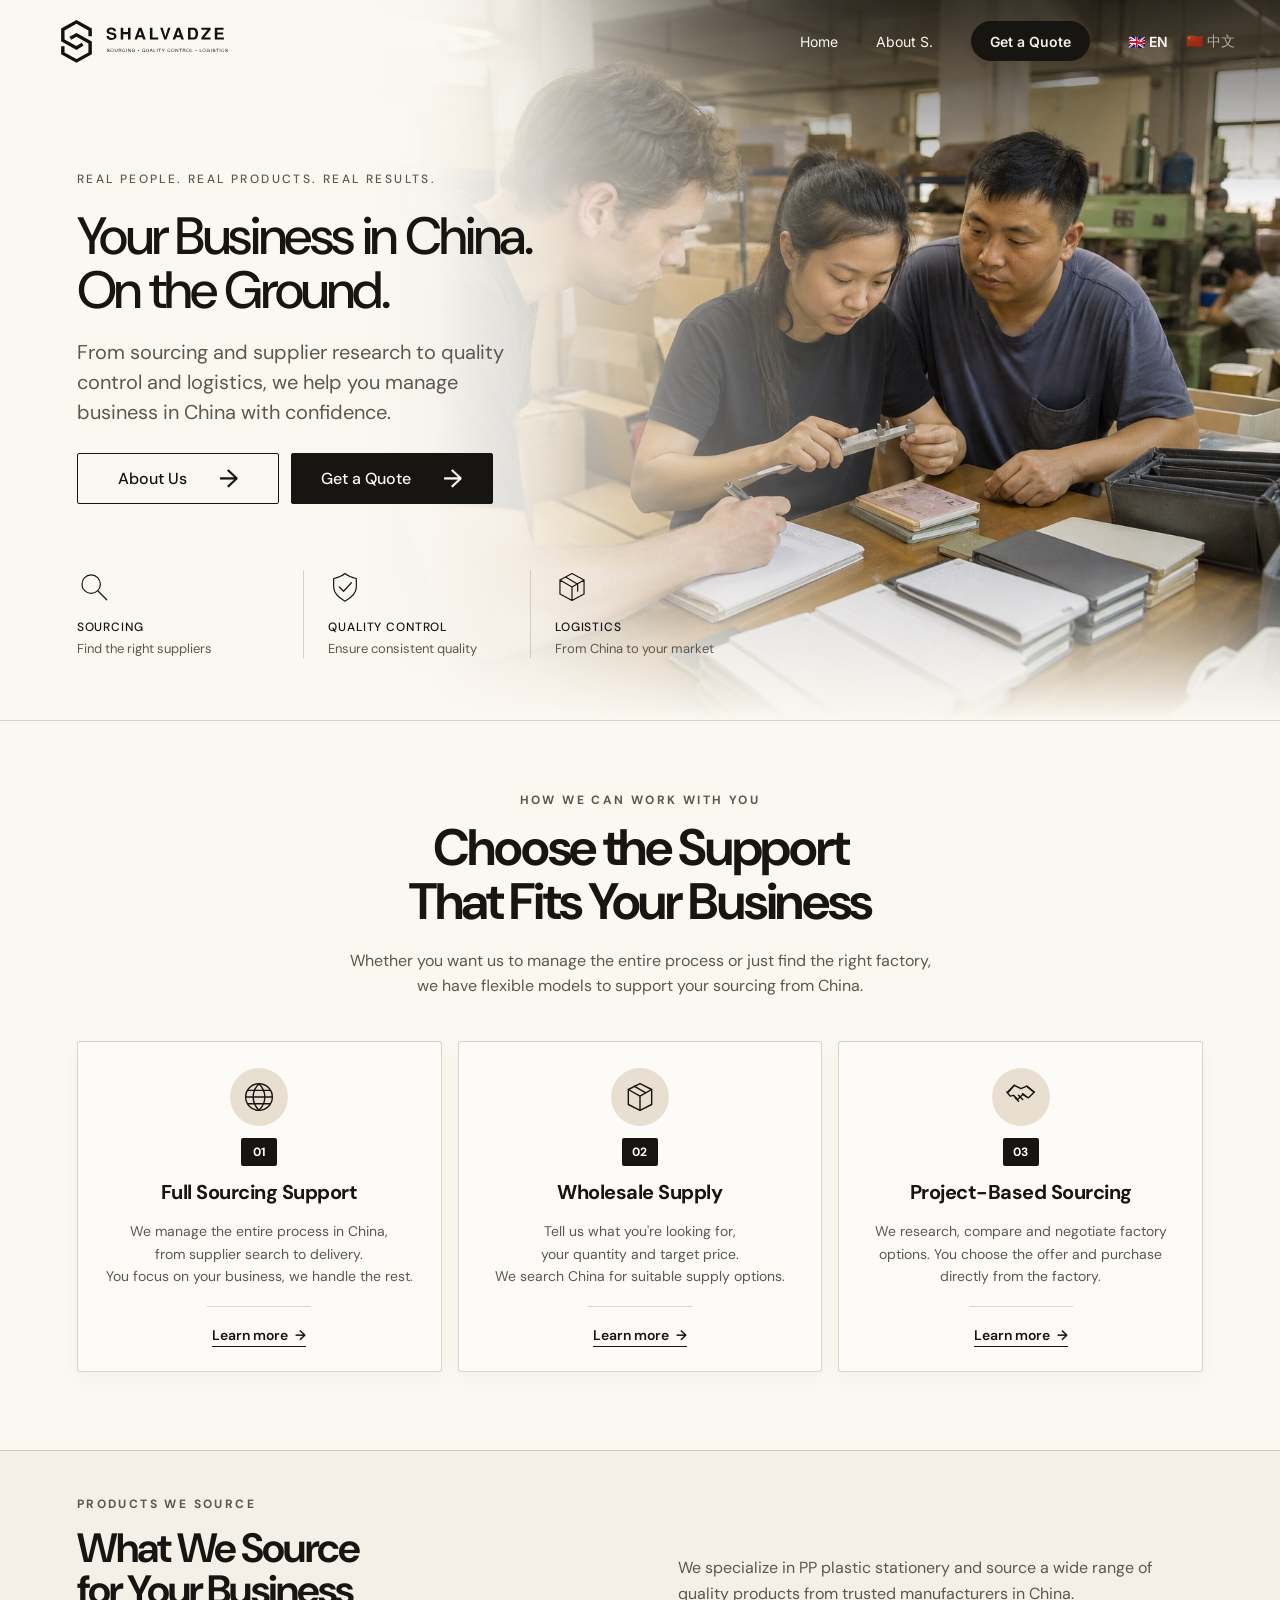
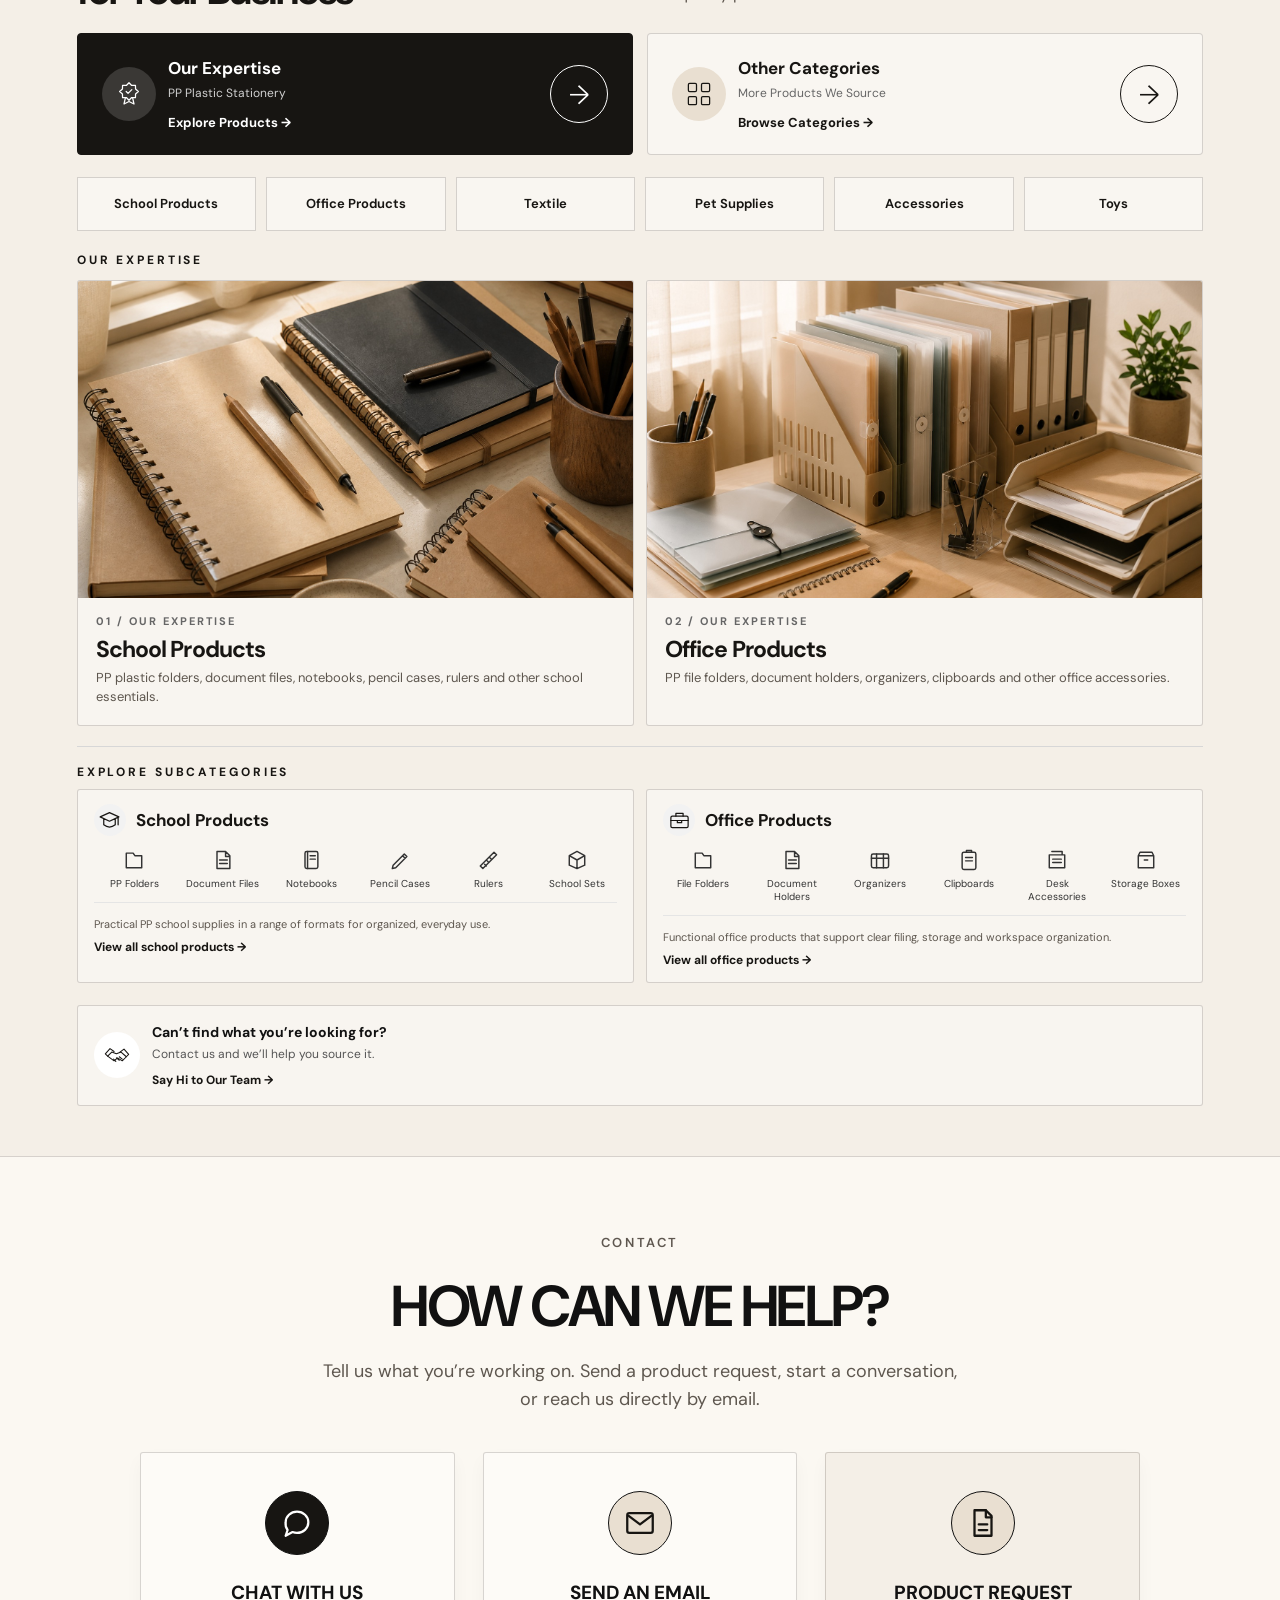
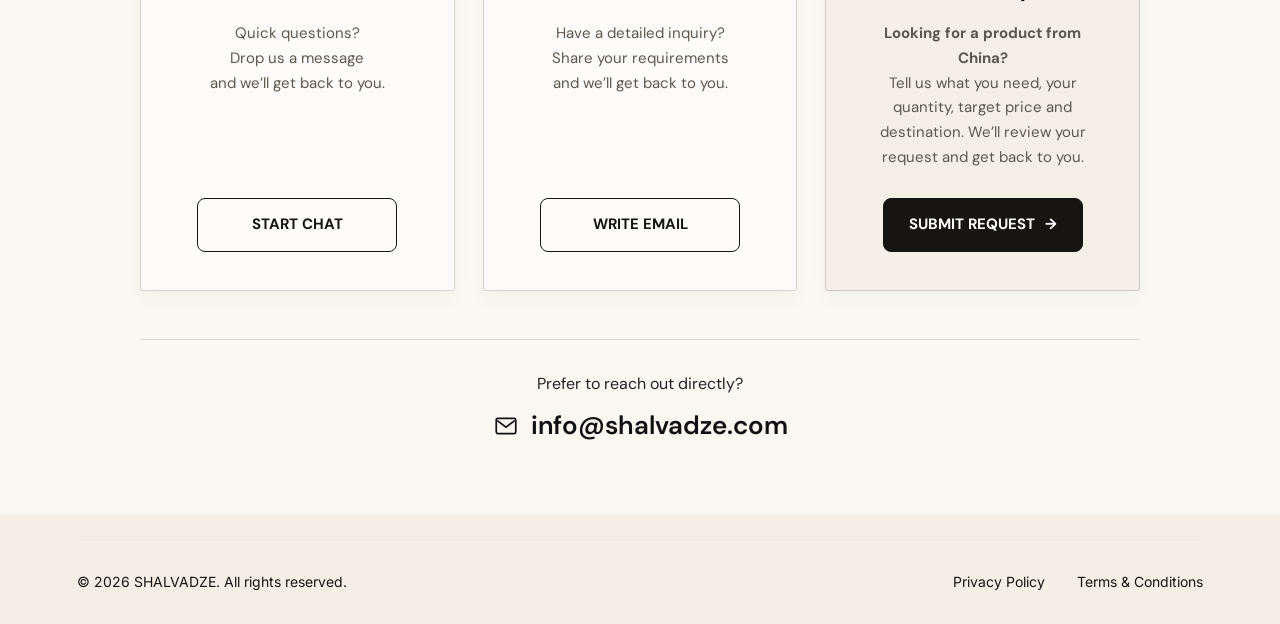
==== commit 897dc5ae: "Add category navigation to product section" ====
--- a/index.html
+++ b/index.html
@@ -205,12 +205,15 @@
         <section id="products" class="products-section" aria-labelledby="products-title">
             <div class="products-container">
                 <div class="products-layout">
-                    <div class="products-overview">
-                        <p class="products-eyebrow">PRODUCTS WE SOURCE</p>
-                        <h2 id="products-title"><span class="products-desktop-title">What We Source<br>for Your Business</span><span class="products-mobile-intro">Quality Products<br>for Your Business</span></h2>
+                    <div class="products-header">
+                        <div class="products-overview">
+                            <p class="products-eyebrow">PRODUCTS WE SOURCE</p>
+                            <h2 id="products-title"><span class="products-desktop-title">What We Source<br>for Your Business</span><span class="products-mobile-intro">Quality Products<br>for Your Business</span></h2>
+
+                        </div>
                         <p class="products-description">We specialize in PP plastic stationery and source a wide range of quality products from trusted manufacturers in China.</p>
-
-                        <div class="product-selectors" role="tablist" aria-label="Product categories">
+                    </div>
+                    <div class="product-selectors" role="tablist" aria-label="Product categories">
                             <button class="product-selector is-active"
                                     id="products-tab-expertise"
                                     aria-label="Our Expertise"
@@ -256,23 +259,17 @@
                                 </span>
                                 <span class="product-selector-arrow" aria-hidden="true">→</span>
                             </button>
-                        </div>
-
-                        <aside class="products-help-card" aria-label="Product sourcing assistance">
-                            <span class="products-help-icon" aria-hidden="true">
-                                <svg viewBox="0 0 48 48" focusable="false">
-                                    <path d="m8 26 7-7 8 3 8-3 9 8-7 7-8-5-6 5Z"></path>
-                                    <path d="m8 26-4-4 8-9 7 5M40 27l4-4-8-9-7 5M18 31l4 4M23 29l5 4M28 27l5 4"></path>
-                                </svg>
-                            </span>
-                            <span class="products-help-copy">
-                                <strong>Can’t find what you’re looking for?</strong>
-                                <span>Contact us and we’ll help you source it.</span>
-                                <a href="#contact" data-contact-method="contact_section">Say Hi to Our Team <span aria-hidden="true">→</span></a>
-                            </span>
-                        </aside>
-                    </div>
-
+                    </div>
+                    <nav class="product-category-nav" aria-label="Product categories">
+                        <ul class="product-category-links">
+                            <li><a href="#product-school" data-product-target="expertise">School Products</a></li>
+                            <li><a href="#product-office" data-product-target="expertise">Office Products</a></li>
+                            <li><a href="#product-textile" data-product-target="other">Textile</a></li>
+                            <li><a href="#product-pet-supplies" data-product-target="other">Pet Supplies</a></li>
+                            <li><a href="#product-accessories" data-product-target="other">Accessories</a></li>
+                            <li><a href="#product-toys" data-product-target="other">Toys</a></li>
+                        </ul>
+                    </nav>
                     <div class="products-content">
                         <div class="products-panel is-active"
                              id="products-panel-expertise"
@@ -282,7 +279,7 @@
                             <p class="products-panel-label">OUR EXPERTISE</p>
                             <div class="products-mobile-intro"><h3>School &amp; Office Products</h3><p>PP plastic stationery solutions for education and modern workplaces.</p></div>
                             <div class="expertise-viewport">
-                                    <article class="expertise-slide">
+                                    <article class="expertise-slide" id="product-school" tabindex="-1">
                                         <div class="expertise-visual">
                                             <img src="images/about/product-stationery.jpg"
                                                  alt=""
@@ -297,7 +294,7 @@
                                         </div>
                                     </article>
 
-                                    <article class="expertise-slide">
+                                    <article class="expertise-slide" id="product-office" tabindex="-1">
                                         <div class="expertise-visual">
                                             <img src="images/about/product-office-reference.jpg"
                                                  alt=""
@@ -365,7 +362,7 @@
                             <p class="products-panel-label">OTHER CATEGORIES</p>
                             <div class="products-mobile-intro"><h3>More Products We Source</h3><p>We work with trusted manufacturers to source a wide range of products across different categories.</p></div>
                             <div class="other-categories-grid">
-                                <article class="other-category-card">
+                                <article class="other-category-card" id="product-textile" tabindex="-1">
                                     <div class="other-category-visual">
                                         <img src="images/about/product-textiles.jpg" alt="" width="900" height="600" loading="lazy">
                                     </div>
@@ -378,7 +375,7 @@
                                         <span class="other-category-arrow" aria-hidden="true">→</span>
                                     </div>
                                 </article>
-                                <article class="other-category-card">
+                                <article class="other-category-card" id="product-pet-supplies" tabindex="-1">
                                     <div class="other-category-visual">
                                         <img src="images/about/product-pet-supplies-reference.jpg" alt="" width="1536" height="1024" loading="lazy">
                                     </div>
@@ -391,7 +388,7 @@
                                         <span class="other-category-arrow" aria-hidden="true">→</span>
                                     </div>
                                 </article>
-                                <article class="other-category-card">
+                                <article class="other-category-card" id="product-accessories" tabindex="-1">
                                     <div class="other-category-visual">
                                         <img src="images/about/product-jewellery.jpg" alt="" width="900" height="600" loading="lazy">
                                     </div>
@@ -404,7 +401,7 @@
                                         <span class="other-category-arrow" aria-hidden="true">→</span>
                                     </div>
                                 </article>
-                                <article class="other-category-card">
+                                <article class="other-category-card" id="product-toys" tabindex="-1">
                                     <div class="other-category-visual">
                                         <img src="images/about/product-toys.jpg" alt="" width="900" height="600" loading="lazy">
                                     </div>
@@ -420,9 +417,22 @@
                             </div>
                         </div>
                     </div>
-                </div>
-            </div>
-        </section>
+<aside class="products-help-card" aria-label="Product sourcing assistance">
+                            <span class="products-help-icon" aria-hidden="true">
+                                <svg viewBox="0 0 48 48" focusable="false">
+                                    <path d="m8 26 7-7 8 3 8-3 9 8-7 7-8-5-6 5Z"></path>
+                                    <path d="m8 26-4-4 8-9 7 5M40 27l4-4-8-9-7 5M18 31l4 4M23 29l5 4M28 27l5 4"></path>
+                                </svg>
+                            </span>
+                            <span class="products-help-copy">
+                                <strong>Can’t find what you’re looking for?</strong>
+                                <span>Contact us and we’ll help you source it.</span>
+                                <a href="#contact" data-contact-method="contact_section">Say Hi to Our Team <span aria-hidden="true">→</span></a>
+                            </span>
+                        </aside>
+</div>
+            </div>
+</section>
 
 
  <section id="contact" class="contact-section">
--- a/css/warm-home.css
+++ b/css/warm-home.css
@@ -399,3 +399,125 @@
 
 /* Remove the spacing that belonged to the homepage footer icon. */
 .warm-home-page .footer-tagline { margin-top: 0; }
+
+/* Product navigation layout A: intro, selectors, category shortcuts, then the existing panels. */
+.warm-home-page #products .products-layout {
+  display: grid;
+  grid-template-columns: minmax(0, 1fr);
+  gap: 22px;
+}
+.warm-home-page #products .products-header {
+  display: grid;
+  grid-template-columns: minmax(0, 1fr) minmax(0, 1fr);
+  gap: clamp(28px, 6vw, 88px);
+  align-items: end;
+}
+.warm-home-page #products .products-overview h2 { max-width: 620px; }
+.warm-home-page #products .products-description {
+  max-width: 590px;
+  margin: 0 0 4px;
+  font-size: 16px;
+  line-height: 1.65;
+}
+.warm-home-page #products .product-selectors {
+  grid-template-columns: repeat(2, minmax(0, 1fr));
+  gap: 14px;
+  margin: 0;
+}
+.warm-home-page #products .product-selector {
+  min-height: 122px;
+  padding: 18px 24px;
+  border-radius: 4px;
+}
+.warm-home-page #products .product-category-nav,
+.warm-home-page #products .product-category-links {
+  width: 100%;
+}
+.warm-home-page #products .product-category-links {
+  display: grid;
+  grid-template-columns: repeat(6, minmax(0, 1fr));
+  gap: 10px;
+  margin: 0;
+  padding: 0;
+  list-style: none;
+}
+.warm-home-page #products .product-category-links a {
+  display: flex;
+  min-height: 54px;
+  padding: 10px 12px;
+  border: 1px solid var(--warm-line);
+  background: rgba(255,255,255,.42);
+  color: var(--warm-ink);
+  font-size: 13px;
+  font-weight: 650;
+  line-height: 1.3;
+  text-align: center;
+  text-decoration: none;
+  align-items: center;
+  justify-content: center;
+  transition: background-color .18s ease, color .18s ease, border-color .18s ease;
+}
+.warm-home-page #products .product-category-links a:hover,
+.warm-home-page #products .product-category-links a:focus-visible {
+  border-color: var(--warm-ink);
+  background: var(--warm-ink);
+  color: #fff;
+}
+.warm-home-page #products .product-category-links a:focus-visible {
+  outline: 2px solid var(--warm-ink);
+  outline-offset: 3px;
+}
+.warm-home-page #products .products-content { min-width: 0; }
+.warm-home-page #products .products-panel { scroll-margin-top: 100px; }
+.warm-home-page #products .expertise-slide[id],
+.warm-home-page #products .other-category-card[id] { scroll-margin-top: 120px; }
+.warm-home-page #products .expertise-slide:focus,
+.warm-home-page #products .other-category-card:focus { outline: 2px solid var(--warm-ink); outline-offset: 3px; }
+.warm-home-page #products .products-help-card { margin-top: 0; }
+
+@media (min-width: 1101px) {
+  .warm-home-page #products {
+    height: auto;
+    min-height: 0;
+    overflow: visible;
+  }
+}
+
+@media (max-width: 700px) {
+  .warm-home-page #products .products-layout { gap: 18px; }
+  .warm-home-page #products .products-header {
+    grid-template-columns: minmax(0, 1fr);
+    gap: 12px;
+  }
+  .warm-home-page #products .products-description { margin: 0; }
+  .warm-home-page #products .product-selectors { margin: 0; }
+  .warm-home-page #products .product-selector {
+    min-height: 58px;
+    padding: 8px 6px;
+    border-radius: 6px;
+  }
+  .warm-home-page #products .product-selector-icon,
+  .warm-home-page #products .product-selector-arrow,
+  .warm-home-page #products .product-selector-subtitle,
+  .warm-home-page #products .product-selector-action { display: none; }
+  .warm-home-page #products .product-selector-copy { display: block; }
+  .warm-home-page #products .product-selector-label {
+    display: block;
+    font-size: 13px;
+    line-height: 1.2;
+    text-align: center;
+  }
+  .warm-home-page #products .product-category-links {
+    grid-template-columns: repeat(2, minmax(0, 1fr));
+    gap: 8px;
+  }
+  .warm-home-page #products .product-category-links a {
+    min-height: 44px;
+    padding: 8px 6px;
+    font-size: 12px;
+  }
+}
+
+@media (prefers-reduced-motion: reduce) {
+  .warm-home-page #products .product-category-links a { transition: none; }
+}
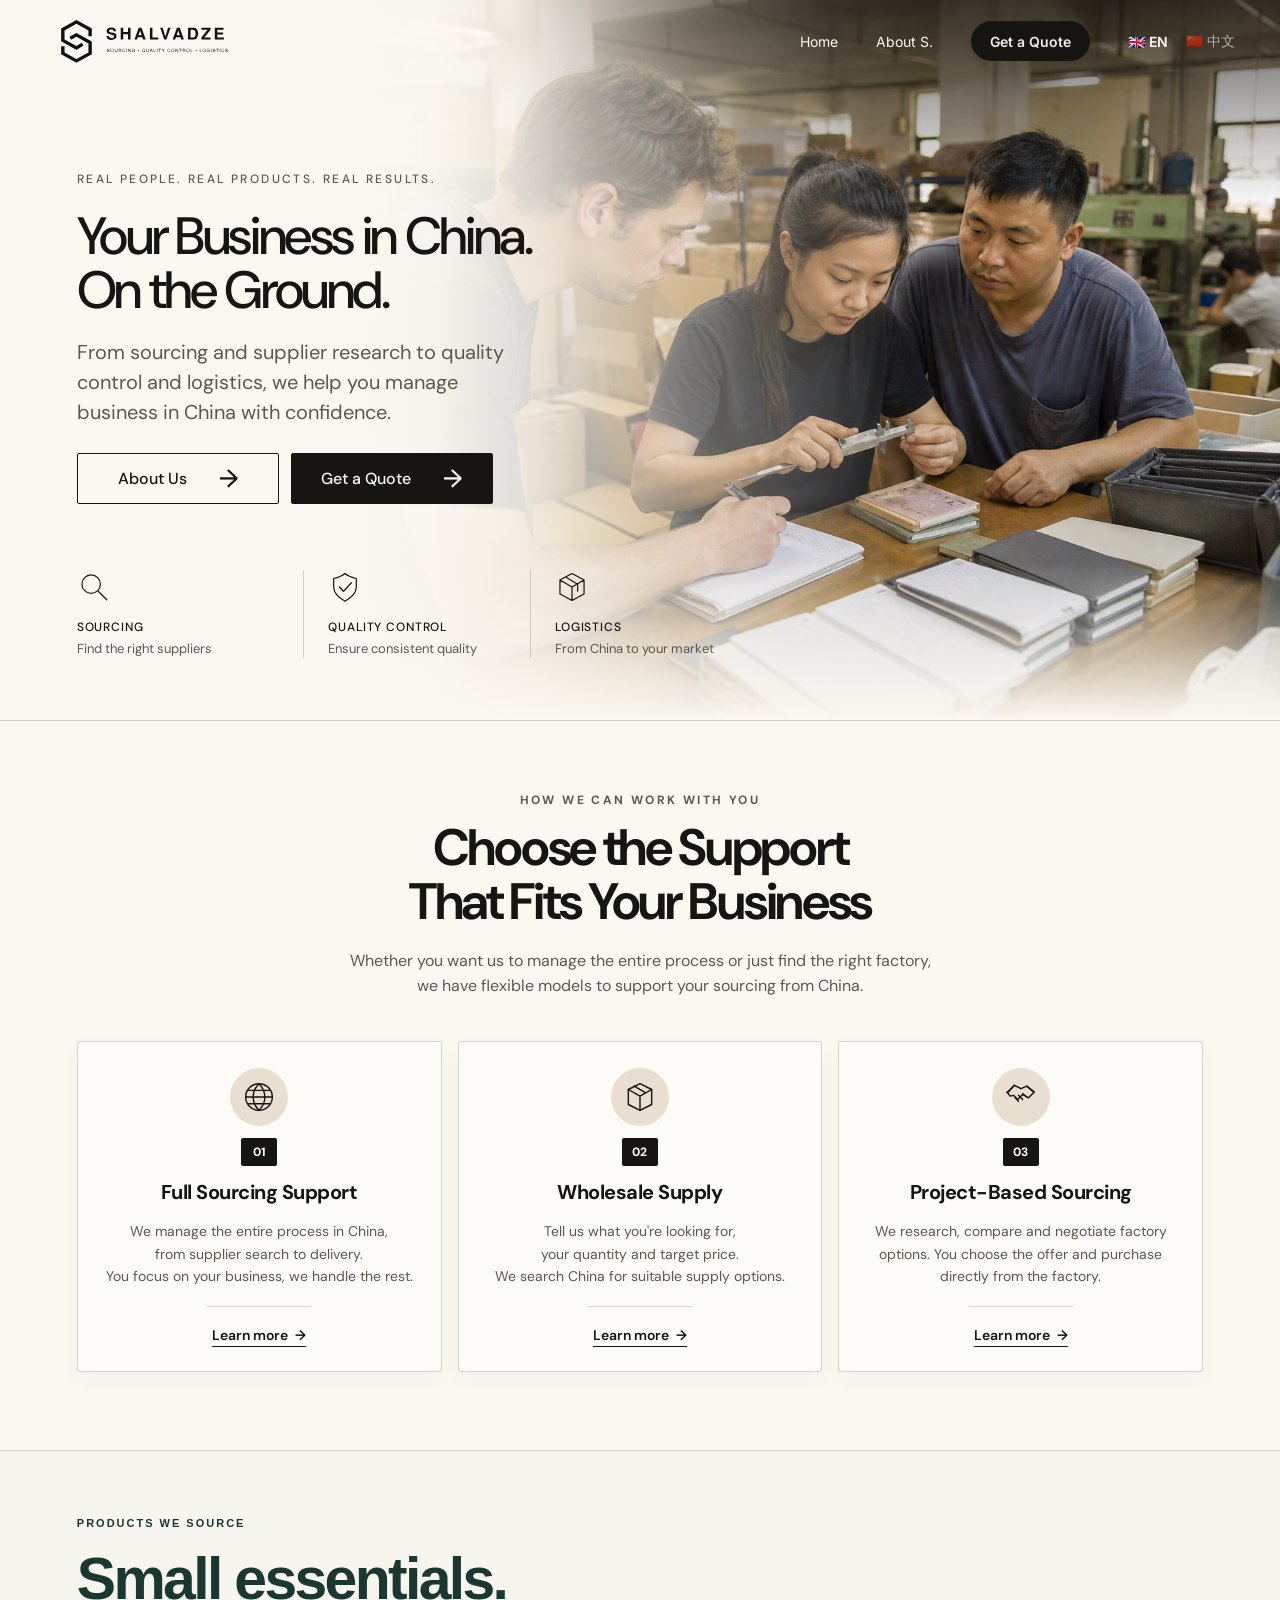
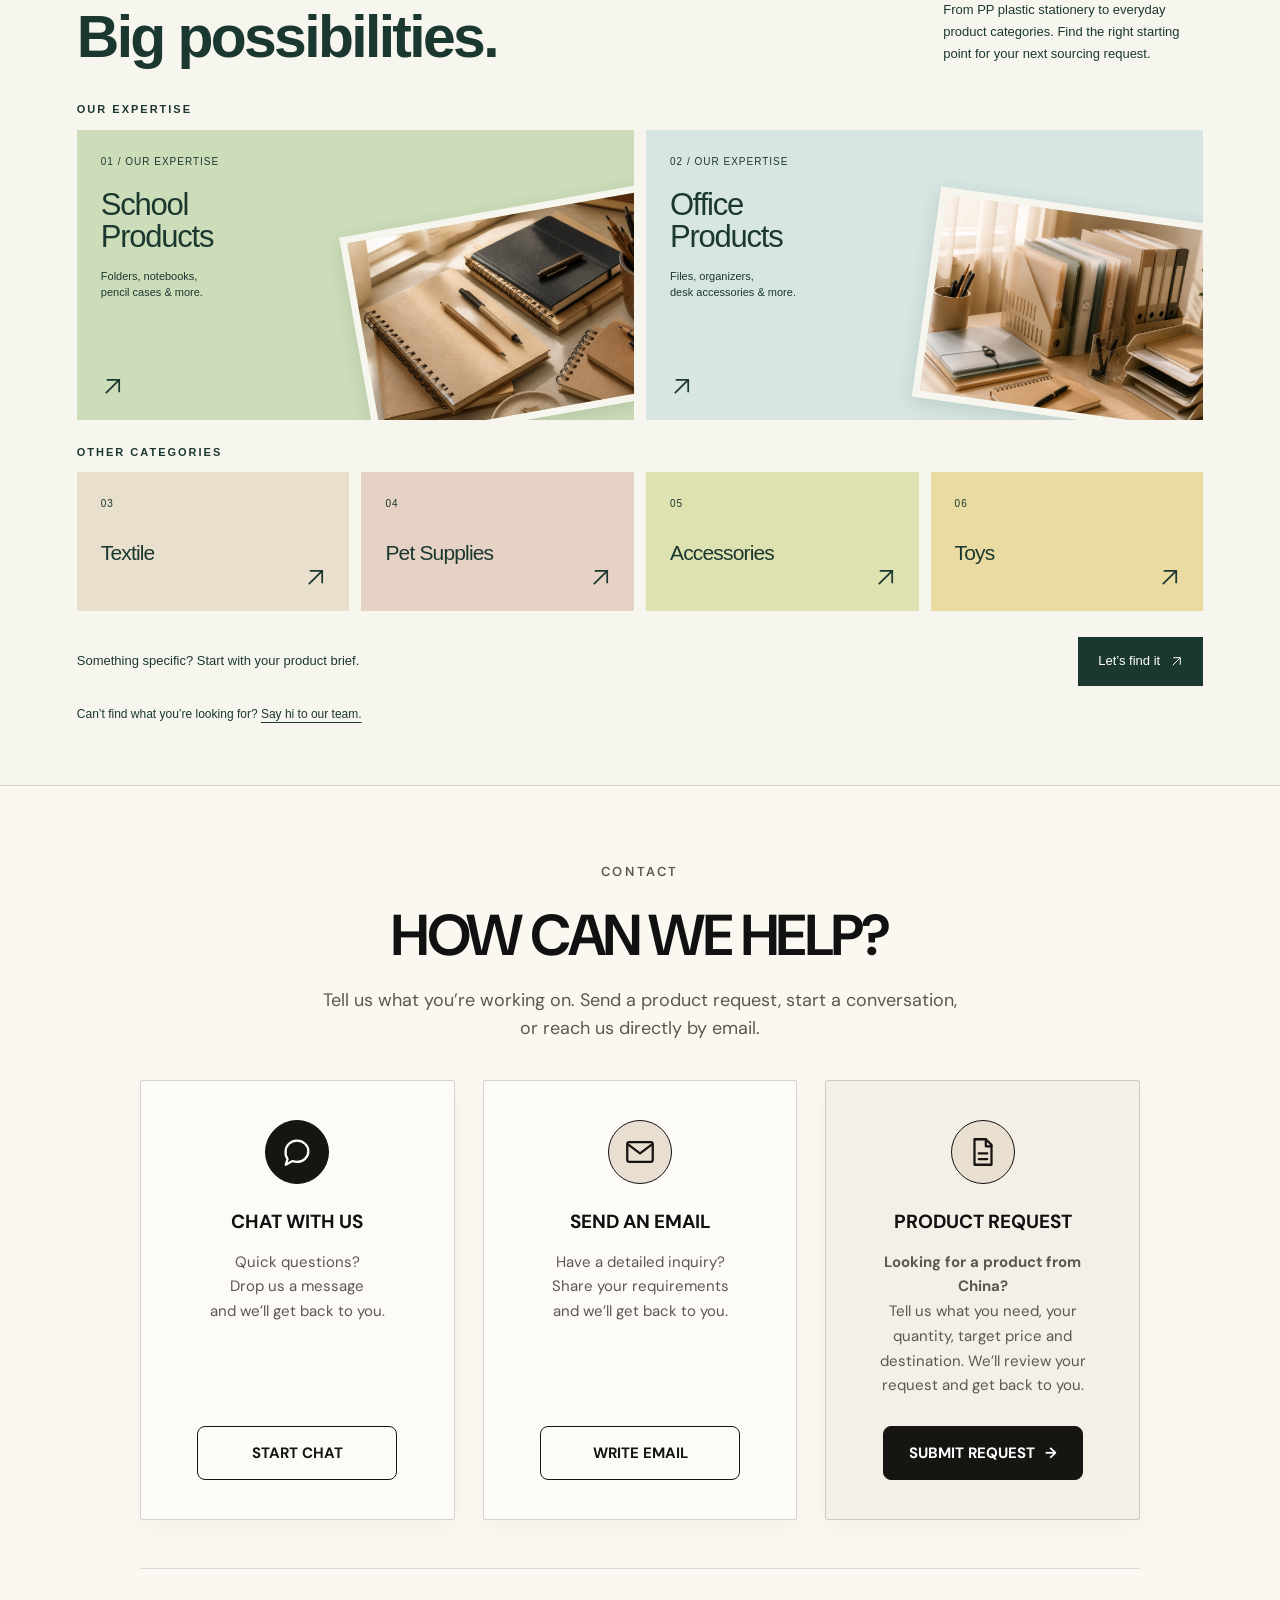
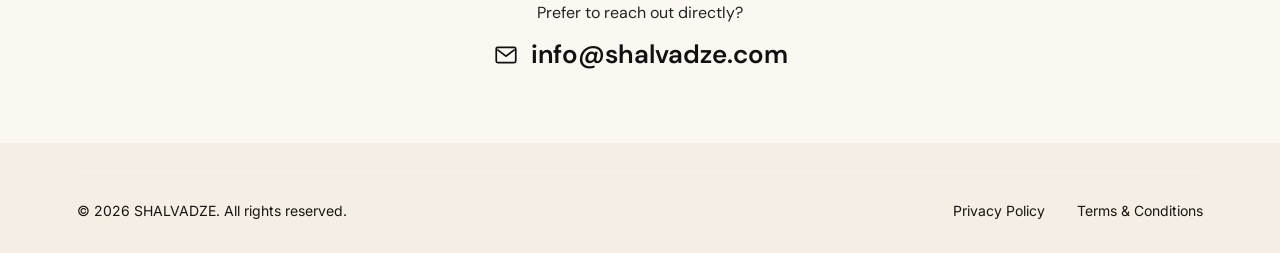
==== commit 033016f2: "Replace product section with responsive category index" ====
--- a/index.html
+++ b/index.html
@@ -46,6 +46,7 @@
     <link href="https://fonts.googleapis.com/css2?family=Caveat:wght@400;500;600&family=DM+Sans:wght@400;500;600;700&family=Inter:wght@100..900&display=swap" rel="stylesheet">
     <link rel="stylesheet" href="css/style.css?v=20260903-mobile-nav-reference">
     <link rel="stylesheet" href="css/warm-home.css?v=20260905-hero-ctas">
+    <link rel="stylesheet" href="css/category-index.css?v=20261017">
 </head>
 
 <body id="top" class="warm-home-page">
@@ -202,237 +203,115 @@
             </div>
         </section>
 
-        <section id="products" class="products-section" aria-labelledby="products-title">
-            <div class="products-container">
-                <div class="products-layout">
-                    <div class="products-header">
-                        <div class="products-overview">
-                            <p class="products-eyebrow">PRODUCTS WE SOURCE</p>
-                            <h2 id="products-title"><span class="products-desktop-title">What We Source<br>for Your Business</span><span class="products-mobile-intro">Quality Products<br>for Your Business</span></h2>
-
-                        </div>
-                        <p class="products-description">We specialize in PP plastic stationery and source a wide range of quality products from trusted manufacturers in China.</p>
-                    </div>
-                    <div class="product-selectors" role="tablist" aria-label="Product categories">
-                            <button class="product-selector is-active"
-                                    id="products-tab-expertise"
-                                    aria-label="Our Expertise"
-                                    type="button"
-                                    role="tab"
-                                    aria-selected="true"
-                                    aria-controls="products-panel-expertise"
-                                    data-products-panel="expertise">
-                                <span class="product-selector-icon" aria-hidden="true">
-                                    <svg viewBox="0 0 48 48" focusable="false">
-                                        <path d="m24 6 4.3 4.3 6-.2.2 6L39 20l-4.5 3.9-.2 6-6-.2L24 34l-4.3-4.3-6 .2-.2-6L9 20l4.5-3.9.2-6 6 .2Z"></path>
-                                        <path d="m19.5 20 3 3 6-6M18 31l-2 9 8-4 8 4-2-9"></path>
-                                    </svg>
-                                </span>
-                                <span class="product-selector-copy">
-                                    <span class="product-selector-label">Our Expertise</span>
-                                    <span class="product-selector-subtitle">PP Plastic Stationery</span>
-                                    <span class="product-selector-action">Explore Products <span aria-hidden="true">→</span></span>
-                                </span>
-                                <span class="product-selector-arrow" aria-hidden="true">→</span>
-                            </button>
-                            <button class="product-selector"
-                                    id="products-tab-other"
-                                    aria-label="Other Categories"
-                                    type="button"
-                                    role="tab"
-                                    aria-selected="false"
-                                    aria-controls="products-panel-other"
-                                    tabindex="-1"
-                                    data-products-panel="other">
-                                <span class="product-selector-icon" aria-hidden="true">
-                                    <svg viewBox="0 0 48 48" focusable="false">
-                                        <rect x="7" y="7" width="13" height="13" rx="2"></rect>
-                                        <rect x="28" y="7" width="13" height="13" rx="2"></rect>
-                                        <rect x="7" y="28" width="13" height="13" rx="2"></rect>
-                                        <rect x="28" y="28" width="13" height="13" rx="2"></rect>
-                                    </svg>
-                                </span>
-                                <span class="product-selector-copy">
-                                    <span class="product-selector-label">Other Categories</span>
-                                    <span class="product-selector-subtitle">More Products We Source</span>
-                                    <span class="product-selector-action">Browse Categories <span aria-hidden="true">→</span></span>
-                                </span>
-                                <span class="product-selector-arrow" aria-hidden="true">→</span>
-                            </button>
-                    </div>
-                    <nav class="product-category-nav" aria-label="Product categories">
-                        <ul class="product-category-links">
-                            <li><a href="#product-school" data-product-target="expertise">School Products</a></li>
-                            <li><a href="#product-office" data-product-target="expertise">Office Products</a></li>
-                            <li><a href="#product-textile" data-product-target="other">Textile</a></li>
-                            <li><a href="#product-pet-supplies" data-product-target="other">Pet Supplies</a></li>
-                            <li><a href="#product-accessories" data-product-target="other">Accessories</a></li>
-                            <li><a href="#product-toys" data-product-target="other">Toys</a></li>
-                        </ul>
-                    </nav>
-                    <div class="products-content">
-                        <div class="products-panel is-active"
-                             id="products-panel-expertise"
-                             role="tabpanel"
-                             aria-labelledby="products-tab-expertise"
-                            data-products-content="expertise">
-                            <p class="products-panel-label">OUR EXPERTISE</p>
-                            <div class="products-mobile-intro"><h3>School &amp; Office Products</h3><p>PP plastic stationery solutions for education and modern workplaces.</p></div>
-                            <div class="expertise-viewport">
-                                    <article class="expertise-slide" id="product-school" tabindex="-1">
-                                        <div class="expertise-visual">
-                                            <img src="images/about/product-stationery.jpg"
+        <section id="products" class="products-section category-index" aria-labelledby="products-title">
+            <div class="category-index-container">
+                <div class="category-index-headline">
+                    <div><p class="category-index-kicker">Products we source</p><h2 id="products-title">Small essentials.<br>Big possibilities.</h2></div>
+                    <p class="category-index-intro">From PP plastic stationery to everyday product categories. Find the right starting point for your next sourcing request.</p>
+                </div>
+                <div class="category-index-group" aria-labelledby="category-group-0">
+                    <h3 class="category-index-kicker" id="category-group-0">Our Expertise</h3>
+                    <div class="category-index-grid category-index-grid--expertise">
+                        <details class="category-index-card category-index-card--1" id="product-school">
+                            <summary>
+                                <span class="category-index-number">01 / OUR EXPERTISE</span>
+                                <h4>School<br>Products</h4>
+                                <p class="category-index-teaser">Folders, notebooks,<br>pencil cases &amp; more.</p>
+                                <img src="images/about/product-stationery.jpg"
                                                  alt=""
                                                  width="1200"
                                                  height="800"
                                                  loading="lazy">
-                                        </div>
-                                        <div class="expertise-slide-copy">
-                                            <span>01 / OUR EXPERTISE</span>
-                                            <h3>School Products</h3>
-                                            <p>PP plastic folders, document files, notebooks, pencil cases, rulers and other school essentials.</p>
-                                        </div>
-                                    </article>
-
-                                    <article class="expertise-slide" id="product-office" tabindex="-1">
-                                        <div class="expertise-visual">
-                                            <img src="images/about/product-office-reference.jpg"
+                                <span class="category-index-go"><svg viewBox="0 0 24 24" aria-hidden="true" focusable="false"><path d="M5 19 19 5M6 5h13v13"/></svg></span>
+                            </summary>
+                            <div class="category-index-detail">
+                                <p>PP plastic folders, document files, notebooks, pencil cases, rulers and other school essentials.</p>
+                                <ul><li>PP Folders</li><li>Document Files</li><li>Notebooks</li><li>Pencil Cases</li><li>Rulers</li><li>School Sets</li></ul>
+                                <p>Practical PP school supplies in a range of formats for organized, everyday use.</p>
+                                <a href="product-request.html" data-product-request-link>Request school products sourcing <svg viewBox="0 0 24 24" aria-hidden="true" focusable="false"><path d="M5 19 19 5M6 5h13v13"/></svg></a>
+                            </div>
+                        </details>
+                        <details class="category-index-card category-index-card--2" id="product-office">
+                            <summary>
+                                <span class="category-index-number">02 / OUR EXPERTISE</span>
+                                <h4>Office<br>Products</h4>
+                                <p class="category-index-teaser">Files, organizers,<br>desk accessories &amp; more.</p>
+                                <img src="images/about/product-office-reference.jpg"
                                                  alt=""
                                                  width="1200"
                                                  height="800"
                                                  loading="lazy">
-                                        </div>
-                                        <div class="expertise-slide-copy">
-                                            <span>02 / OUR EXPERTISE</span>
-                                            <h3>Office Products</h3>
-                                            <p>PP file folders, document holders, organizers, clipboards and other office accessories.</p>
-                                        </div>
-                                    </article>
+                                <span class="category-index-go"><svg viewBox="0 0 24 24" aria-hidden="true" focusable="false"><path d="M5 19 19 5M6 5h13v13"/></svg></span>
+                            </summary>
+                            <div class="category-index-detail">
+                                <p>PP file folders, document holders, organizers, clipboards and other office accessories.</p>
+                                <ul><li>File Folders</li><li>Document Holders</li><li>Organizers</li><li>Clipboards</li><li>Desk Accessories</li><li>Storage Boxes</li></ul>
+                                <p>Functional office products that support clear filing, storage and workspace organization.</p>
+                                <a href="product-request.html" data-product-request-link>Request office products sourcing <svg viewBox="0 0 24 24" aria-hidden="true" focusable="false"><path d="M5 19 19 5M6 5h13v13"/></svg></a>
                             </div>
-
-                            <div class="products-subcategory-heading">
-                                <p class="products-subcategory-label">EXPLORE SUBCATEGORIES</p>
+                        </details>
+                    </div>
+                </div>
+                <div class="category-index-group" aria-labelledby="category-group-2">
+                    <h3 class="category-index-kicker" id="category-group-2">Other Categories</h3>
+                    <div class="category-index-grid">
+                        <details class="category-index-card category-index-card--3" id="product-textile">
+                            <summary>
+                                <span class="category-index-number">03</span>
+                                <h4>Textile</h4>
+                                <span class="category-index-go"><svg viewBox="0 0 24 24" aria-hidden="true" focusable="false"><path d="M5 19 19 5M6 5h13v13"/></svg></span>
+                            </summary>
+                            <div class="category-index-detail">
+                                <img src="images/about/product-textiles.jpg" alt="" width="900" height="600" loading="lazy">
+                                <p>Quality fabrics and textile products for various business needs.</p>
+                                <a href="product-request.html" data-product-request-link>Request textile sourcing <svg viewBox="0 0 24 24" aria-hidden="true" focusable="false"><path d="M5 19 19 5M6 5h13v13"/></svg></a>
                             </div>
-                            <div class="expertise-subcategories">
-                                <div class="subcategory-group">
-                                    <div class="subcategory-heading-row">
-                                        <span class="subcategory-heading-icon" aria-hidden="true">
-                                            <svg viewBox="0 0 32 32" focusable="false"><path d="m3 11 13-6 13 6-13 6Zm5 3v8c5 4 11 4 16 0v-8M28 12v10"></path></svg>
-                                        </span>
-                                        <h4>School Products</h4>
-                                    </div>
-                                    <ul class="subcategory-items">
-                                        <li><span class="subcategory-item-icon" aria-hidden="true"><svg viewBox="0 0 28 28"><path d="M5 6h8l2 3h8v14H5Z"></path></svg></span><span>PP Folders</span></li>
-                                        <li><span class="subcategory-item-icon" aria-hidden="true"><svg viewBox="0 0 28 28"><path d="M7 4h10l5 5v15H7Zm10 0v6h5M10 14h9M10 18h9"></path></svg></span><span>Document Files</span></li>
-                                        <li><span class="subcategory-item-icon" aria-hidden="true"><svg viewBox="0 0 28 28"><rect x="7" y="4" width="15" height="20" rx="2"></rect><path d="M10 4v20M13 9h6M13 13h6"></path></svg></span><span>Notebooks</span></li>
-                                        <li><span class="subcategory-item-icon" aria-hidden="true"><svg viewBox="0 0 28 28"><path d="m6 20 13-13 3 3-13 13-4 1Zm11-11 3 3"></path></svg></span><span>Pencil Cases</span></li>
-                                        <li><span class="subcategory-item-icon" aria-hidden="true"><svg viewBox="0 0 28 28"><path d="m5 21 16-16 3 3L8 24Zm5-2 2 2m1-6 2 2m1-6 2 2"></path></svg></span><span>Rulers</span></li>
-                                        <li><span class="subcategory-item-icon" aria-hidden="true"><svg viewBox="0 0 28 28"><path d="m5 9 9-5 9 5-9 5Zm0 0v11l9 4 9-4V9M14 14v10"></path></svg></span><span>School Sets</span></li>
-                                    </ul>
-                                    <p class="subcategory-description">Practical PP school supplies in a range of formats for organized, everyday use.</p>
-                                    <span class="subcategory-future-link">View all school products <span aria-hidden="true">→</span></span>
-                                </div>
-                                <div class="subcategory-group">
-                                    <div class="subcategory-heading-row">
-                                        <span class="subcategory-heading-icon" aria-hidden="true">
-                                            <svg viewBox="0 0 32 32" focusable="false"><rect x="4" y="10" width="24" height="16" rx="2"></rect><path d="M11 10V6h10v4M4 16h24M13 16v3h6v-3"></path></svg>
-                                        </span>
-                                        <h4>Office Products</h4>
-                                    </div>
-                                    <ul class="subcategory-items">
-                                        <li><span class="subcategory-item-icon" aria-hidden="true"><svg viewBox="0 0 28 28"><path d="M5 6h8l2 3h8v14H5Z"></path></svg></span><span>File Folders</span></li>
-                                        <li><span class="subcategory-item-icon" aria-hidden="true"><svg viewBox="0 0 28 28"><path d="M7 4h10l5 5v15H7Zm10 0v6h5M10 14h9M10 18h9"></path></svg></span><span>Document Holders</span></li>
-                                        <li><span class="subcategory-item-icon" aria-hidden="true"><svg viewBox="0 0 28 28"><rect x="4" y="7" width="20" height="16" rx="2"></rect><path d="M4 12h20M10 7v16M18 7v16"></path></svg></span><span>Organizers</span></li>
-                                        <li><span class="subcategory-item-icon" aria-hidden="true"><svg viewBox="0 0 28 28"><rect x="6" y="5" width="16" height="20" rx="2"></rect><path d="M11 5V3h6v2M10 11h8M10 15h8"></path></svg></span><span>Clipboards</span></li>
-                                        <li><span class="subcategory-item-icon" aria-hidden="true"><svg viewBox="0 0 28 28"><path d="M5 8h18v15H5Zm3-4h12v4H8M9 13h10M9 17h10"></path></svg></span><span>Desk Accessories</span></li>
-                                        <li><span class="subcategory-item-icon" aria-hidden="true"><svg viewBox="0 0 28 28"><path d="M5 9h18v14H5Zm2-4h14l2 4H5Zm5 9h4"></path></svg></span><span>Storage Boxes</span></li>
-                                    </ul>
-                                    <p class="subcategory-description">Functional office products that support clear filing, storage and workspace organization.</p>
-                                    <span class="subcategory-future-link">View all office products <span aria-hidden="true">→</span></span>
-                                </div>
+                        </details>
+                        <details class="category-index-card category-index-card--4" id="product-pet-supplies">
+                            <summary>
+                                <span class="category-index-number">04</span>
+                                <h4>Pet Supplies</h4>
+                                <span class="category-index-go"><svg viewBox="0 0 24 24" aria-hidden="true" focusable="false"><path d="M5 19 19 5M6 5h13v13"/></svg></span>
+                            </summary>
+                            <div class="category-index-detail">
+                                <img src="images/about/product-pet-supplies-reference.jpg" alt="" width="1536" height="1024" loading="lazy">
+                                <p>Practical and reliable supplies for pets and pet businesses.</p>
+                                <a href="product-request.html" data-product-request-link>Request pet supplies sourcing <svg viewBox="0 0 24 24" aria-hidden="true" focusable="false"><path d="M5 19 19 5M6 5h13v13"/></svg></a>
                             </div>
-                        </div>
-
-                        <div class="products-panel"
-                             id="products-panel-other"
-                             role="tabpanel"
-                             aria-labelledby="products-tab-other"
-                             data-products-content="other"
-                             hidden>
-                            <p class="products-panel-label">OTHER CATEGORIES</p>
-                            <div class="products-mobile-intro"><h3>More Products We Source</h3><p>We work with trusted manufacturers to source a wide range of products across different categories.</p></div>
-                            <div class="other-categories-grid">
-                                <article class="other-category-card" id="product-textile" tabindex="-1">
-                                    <div class="other-category-visual">
-                                        <img src="images/about/product-textiles.jpg" alt="" width="900" height="600" loading="lazy">
-                                    </div>
-                                    <div class="other-category-copy">
-                                        <div class="other-category-title">
-                                            <span class="other-category-icon" aria-hidden="true"><svg viewBox="0 0 32 32"><path d="m11 6-7 5 4 7 4-2v11h8V16l4 2 4-7-7-5c-1 4-9 4-10 0Z"></path></svg></span>
-                                            <h3>Textile</h3>
-                                        </div>
-                                        <p>Quality fabrics and textile products for various business needs.</p>
-                                        <span class="other-category-arrow" aria-hidden="true">→</span>
-                                    </div>
-                                </article>
-                                <article class="other-category-card" id="product-pet-supplies" tabindex="-1">
-                                    <div class="other-category-visual">
-                                        <img src="images/about/product-pet-supplies-reference.jpg" alt="" width="1536" height="1024" loading="lazy">
-                                    </div>
-                                    <div class="other-category-copy">
-                                        <div class="other-category-title">
-                                            <span class="other-category-icon" aria-hidden="true"><svg viewBox="0 0 32 32"><circle cx="9" cy="10" r="3"></circle><circle cx="16" cy="7" r="3"></circle><circle cx="23" cy="10" r="3"></circle><path d="M8 23c1-7 5-11 8-11s7 4 8 11c-4 4-12 4-16 0Z"></path></svg></span>
-                                            <h3>Pet Supplies</h3>
-                                        </div>
-                                        <p>Practical and reliable supplies for pets and pet businesses.</p>
-                                        <span class="other-category-arrow" aria-hidden="true">→</span>
-                                    </div>
-                                </article>
-                                <article class="other-category-card" id="product-accessories" tabindex="-1">
-                                    <div class="other-category-visual">
-                                        <img src="images/about/product-jewellery.jpg" alt="" width="900" height="600" loading="lazy">
-                                    </div>
-                                    <div class="other-category-copy">
-                                        <div class="other-category-title">
-                                            <span class="other-category-icon" aria-hidden="true"><svg viewBox="0 0 32 32"><path d="M7 10h18l2 17H5Zm5 0V7c0-5 8-5 8 0v3"></path></svg></span>
-                                            <h3>Accessories</h3>
-                                        </div>
-                                        <p>Fashion and lifestyle accessories in a variety of designs.</p>
-                                        <span class="other-category-arrow" aria-hidden="true">→</span>
-                                    </div>
-                                </article>
-                                <article class="other-category-card" id="product-toys" tabindex="-1">
-                                    <div class="other-category-visual">
-                                        <img src="images/about/product-toys.jpg" alt="" width="900" height="600" loading="lazy">
-                                    </div>
-                                    <div class="other-category-copy">
-                                        <div class="other-category-title">
-                                            <span class="other-category-icon" aria-hidden="true"><svg viewBox="0 0 32 32"><rect x="4" y="16" width="11" height="11" rx="2"></rect><rect x="13" y="7" width="11" height="20" rx="2"></rect><circle cx="25" cy="20" r="5"></circle><path d="M7 21h5M9.5 18.5v5M16 12h5"></path></svg></span>
-                                            <h3>Toys</h3>
-                                        </div>
-                                        <p>Safe and fun toys for children in different categories.</p>
-                                        <span class="other-category-arrow" aria-hidden="true">→</span>
-                                    </div>
-                                </article>
+                        </details>
+                        <details class="category-index-card category-index-card--5" id="product-accessories">
+                            <summary>
+                                <span class="category-index-number">05</span>
+                                <h4>Accessories</h4>
+                                <span class="category-index-go"><svg viewBox="0 0 24 24" aria-hidden="true" focusable="false"><path d="M5 19 19 5M6 5h13v13"/></svg></span>
+                            </summary>
+                            <div class="category-index-detail">
+                                <img src="images/about/product-jewellery.jpg" alt="" width="900" height="600" loading="lazy">
+                                <p>Fashion and lifestyle accessories in a variety of designs.</p>
+                                <a href="product-request.html" data-product-request-link>Request accessories sourcing <svg viewBox="0 0 24 24" aria-hidden="true" focusable="false"><path d="M5 19 19 5M6 5h13v13"/></svg></a>
                             </div>
-                        </div>
-                    </div>
-<aside class="products-help-card" aria-label="Product sourcing assistance">
-                            <span class="products-help-icon" aria-hidden="true">
-                                <svg viewBox="0 0 48 48" focusable="false">
-                                    <path d="m8 26 7-7 8 3 8-3 9 8-7 7-8-5-6 5Z"></path>
-                                    <path d="m8 26-4-4 8-9 7 5M40 27l4-4-8-9-7 5M18 31l4 4M23 29l5 4M28 27l5 4"></path>
-                                </svg>
-                            </span>
-                            <span class="products-help-copy">
-                                <strong>Can’t find what you’re looking for?</strong>
-                                <span>Contact us and we’ll help you source it.</span>
-                                <a href="#contact" data-contact-method="contact_section">Say Hi to Our Team <span aria-hidden="true">→</span></a>
-                            </span>
-                        </aside>
-</div>
-            </div>
-</section>
+                        </details>
+                        <details class="category-index-card category-index-card--6" id="product-toys">
+                            <summary>
+                                <span class="category-index-number">06</span>
+                                <h4>Toys</h4>
+                                <span class="category-index-go"><svg viewBox="0 0 24 24" aria-hidden="true" focusable="false"><path d="M5 19 19 5M6 5h13v13"/></svg></span>
+                            </summary>
+                            <div class="category-index-detail">
+                                <img src="images/about/product-toys.jpg" alt="" width="900" height="600" loading="lazy">
+                                <p>Safe and fun toys for children in different categories.</p>
+                                <a href="product-request.html" data-product-request-link>Request toys sourcing <svg viewBox="0 0 24 24" aria-hidden="true" focusable="false"><path d="M5 19 19 5M6 5h13v13"/></svg></a>
+                            </div>
+                        </details>
+                    </div>
+                </div>
+                <div class="category-index-request">
+                    <p>Something specific? Start with your product brief.</p>
+                    <a class="category-index-cta" href="product-request.html" data-product-request-link>Let’s find it <svg viewBox="0 0 24 24" aria-hidden="true" focusable="false"><path d="M5 19 19 5M6 5h13v13"/></svg></a>
+                </div>
+                <p class="category-index-help">Can’t find what you’re looking for? <a href="#contact" data-contact-method="contact_section">Say hi to our team.</a></p>
+            </div>
+        </section>
 
 
  <section id="contact" class="contact-section">
@@ -647,6 +526,7 @@
 <script src="js/language.js?v=20260830"></script>
 <script src="js/script.js?v=20260905-hero-ctas"></script>
 
+<script src="js/category-index.js?v=20261017"></script>
 </body>
 
 </html>
--- a/css/warm-home.css
+++ b/css/warm-home.css
@@ -521,3 +521,79 @@
 @media (prefers-reduced-motion: reduce) {
   .warm-home-page #products .product-category-links a { transition: none; }
 }
+
+/* Keep the active product cards in the visible area below the fixed site header. */
+.warm-home-page #products {
+  scroll-margin-top: 82px;
+  box-sizing: border-box;
+  min-height: calc(100vh - 82px);
+  min-height: calc(100dvh - 82px);
+  padding: 18px 6% 26px;
+}
+.warm-home-page #products .products-layout { gap: 14px; }
+.warm-home-page #products .product-selectors { gap: 10px; }
+.warm-home-page #products .product-selector {
+  min-height: 92px;
+  padding: 14px 22px;
+}
+.warm-home-page #products .products-panel-label { margin-bottom: 8px; }
+.warm-home-page #products .expertise-visual { aspect-ratio: 2.35 / 1; }
+.warm-home-page #products .expertise-slide-copy { padding: 12px 16px 14px; }
+.warm-home-page #products .expertise-slide-copy h3 { margin: 8px 0 6px; }
+
+@media (min-width: 701px) and (max-height: 800px) {
+  .warm-home-page #products { padding-top: 12px; padding-bottom: 14px; }
+  .warm-home-page #products .products-layout { gap: 10px; }
+  .warm-home-page #products .product-selector { min-height: 78px; }
+  .warm-home-page #products .expertise-visual { aspect-ratio: 2.6 / 1; }
+  .warm-home-page #products .expertise-slide-copy { padding-top: 9px; padding-bottom: 10px; }
+  .warm-home-page #products .expertise-slide-copy h3 { margin-top: 6px; margin-bottom: 4px; }
+}
+
+@media (max-width: 700px) {
+  .warm-home-page #products {
+    scroll-margin-top: 76px;
+    min-height: calc(100vh - 76px);
+    min-height: calc(100dvh - 76px);
+    padding: 12px 16px 18px;
+  }
+  .warm-home-page #products .products-layout { gap: 6px; }
+  .warm-home-page #products .products-header { gap: 8px; }
+  .warm-home-page #products .product-selector { min-height: 48px; }
+  .warm-home-page #products .product-category-links { gap: 6px; }
+  .warm-home-page #products .product-category-links a { min-height: 44px; }
+  .warm-home-page #products .products-panel-label { margin-bottom: 4px; }
+  .warm-home-page #products .products-mobile-intro p { margin-bottom: 6px; }
+  .warm-home-page #products .expertise-visual { aspect-ratio: 1.9 / 1; }
+  .warm-home-page #products .expertise-slide-copy { padding: 8px 8px 8px; }
+  .warm-home-page #products .expertise-slide-copy h3 { margin-bottom: 6px; }
+  .warm-home-page #products .expertise-slide-copy p { font-size: 12.5px; line-height: 1.35; }
+}
+
+/* Mobile browser chrome shortens the dynamic viewport while its bars are open. */
+@media (max-width: 700px) and (max-height: 780px) {
+  .warm-home-page #products { padding-top: 10px; padding-bottom: 12px; }
+  .warm-home-page #products .products-layout { gap: 4px; }
+  .warm-home-page #products .products-header { gap: 6px; }
+  .warm-home-page #products .products-overview h2 { font-size: clamp(28px, 7.2vw, 30px); }
+  .warm-home-page #products .products-description { font-size: 13px; line-height: 1.4; }
+  .warm-home-page #products .products-mobile-intro h3 { font-size: 22px; }
+  .warm-home-page #products .products-mobile-intro p { margin-top: 4px; margin-bottom: 4px; font-size: 13px; line-height: 1.35; }
+  .warm-home-page #products .expertise-visual { aspect-ratio: 2.35 / 1; }
+  .warm-home-page #products .expertise-slide-copy p { font-size: 12px; line-height: 1.3; }
+}
+
+@media (max-width: 700px) {
+  .warm-home-page #products .products-subcategory-heading {
+    display: block;
+    margin-top: 14px;
+    padding-top: 12px;
+  }
+  .warm-home-page #products .expertise-subcategories {
+    display: grid;
+    grid-template-columns: minmax(0, 1fr);
+    gap: 10px;
+  }
+  .warm-home-page #products .subcategory-group { padding: 14px; }
+  .warm-home-page #products .subcategory-items { margin-top: 10px; }
+}
--- a/css/category-index.css
+++ b/css/category-index.css
@@ -0,0 +1,84 @@
+/* Selected Category Index design. All styling is scoped to the product section. */
+.warm-home-page #products.category-index {
+  padding: 64px 6% 60px;
+  background: #f6f6ef;
+  color: #1b3830;
+  font-family: Arial, sans-serif;
+  scroll-margin-top: 110px;
+}
+.category-index-container { max-width: 1440px; margin: 0 auto; }
+.category-index :is(h2, h3, h4, p) { margin: 0; }
+.category-index-headline { display: flex; align-items: flex-end; justify-content: space-between; gap: 40px; margin-bottom: 36px; }
+.category-index .category-index-kicker { font-size: 11px; font-weight: 700; letter-spacing: 2px; line-height: 1.5; text-transform: uppercase; }
+.category-index-headline .category-index-kicker { margin-bottom: 18px; }
+.category-index #products-title { font-size: clamp(46px, 4.6vw, 72px); line-height: .98; letter-spacing: -.045em; font-weight: 700; }
+.category-index .category-index-intro { max-width: 260px; font-size: 13px; line-height: 1.7; }
+.category-index-group + .category-index-group { margin-top: 24px; }
+.category-index-group > .category-index-kicker { margin-bottom: 12px; }
+.category-index-grid { display: grid; grid-template-columns: repeat(4, minmax(0, 1fr)); gap: 12px; align-items: start; }
+.category-index-grid--expertise { grid-template-columns: repeat(2, minmax(0, 1fr)); }
+.category-index-card { min-width: 0; background: #e8dfcc; scroll-margin-top: 120px; }
+.category-index-card--1 { background: #cdddba; }
+.category-index-card--2 { background: #d7e6e2; }
+.category-index-card--4 { background: #e6d1c5; }
+.category-index-card--5 { background: #dee2b1; }
+.category-index-card--6 { background: #e9dba1; }
+.category-index-card summary { padding: 24px; position: relative; min-height: 139px; cursor: pointer; list-style: none; overflow: hidden; }
+.category-index-card summary::-webkit-details-marker { display: none; }
+.category-index-card summary::marker { content: ''; }
+.category-index-grid--expertise summary { min-height: 290px; }
+.category-index-number { display: block; position: relative; z-index: 1; font-size: 10px; line-height: 1.5; letter-spacing: 1px; }
+.category-index-card h4 { position: relative; z-index: 1; font-size: 21px; line-height: 1.1; font-weight: 500; letter-spacing: -.04em; margin-top: 30px; padding-right: 15px; }
+.category-index-grid--expertise h4 { font-size: 31px; line-height: 1.05; margin-top: 20px; max-width: 180px; }
+.category-index-card .category-index-teaser { position: relative; z-index: 1; font-size: 11px; line-height: 1.5; margin-top: 14px; max-width: 165px; }
+.category-index-card summary > img { position: absolute; width: 58%; height: 73%; bottom: 0; right: -8%; object-fit: cover; transform: rotate(-10deg); border: 7px solid #f6f6ef; box-shadow: 0 5px 18px #203d3025; }
+.category-index-card--2 summary > img { transform: rotate(8deg); }
+.category-index-go { position: absolute; right: 22px; bottom: 22px; display: block; width: 23px; height: 23px; transition: transform .2s ease; }
+.category-index-grid--expertise .category-index-go { left: 24px; right: auto; }
+.category-index svg { width: 1em; height: 1em; fill: none; stroke: currentColor; stroke-width: 1.8; vertical-align: middle; }
+.category-index-go svg { width: 100%; height: 100%; }
+.category-index-card[open] .category-index-go { transform: rotate(90deg); }
+.category-index-card summary:hover .category-index-go { transform: translate(2px, -2px); }
+.category-index-card[open] summary:hover .category-index-go { transform: rotate(90deg); }
+.category-index :is(summary, a):focus-visible { outline: 3px solid #1b3830; outline-offset: 4px; }
+.category-index-detail { border-top: 1px solid #1b383033; padding: 24px; font-size: 13px; line-height: 1.7; }
+.category-index-detail > img { width: 100%; height: auto; aspect-ratio: 3 / 2; object-fit: cover; margin-bottom: 18px; }
+.category-index-detail ul { display: flex; flex-wrap: wrap; gap: 7px; padding: 0; margin: 18px 0; list-style: none; }
+.category-index-detail li { padding: 5px 10px; border: 1px solid #1b38303d; font-size: 12px; }
+.category-index a { color: inherit; text-underline-offset: 4px; }
+.category-index-detail a { display: inline-block; margin-top: 20px; font-weight: 700; padding: 4px 0; }
+.category-index-request { display: flex; justify-content: space-between; align-items: center; gap: 24px; margin-top: 26px; font-size: 13px; line-height: 1.6; }
+.category-index a.category-index-cta { background: #1b3830; color: #fff; padding: 14px 20px; text-decoration: none; display: inline-flex; gap: 10px; align-items: center; }
+.category-index-cta:hover { background: #2d5145; }
+.category-index .category-index-help { margin-top: 18px; font-size: 12px; line-height: 1.7; }
+@media (max-width: 900px) {
+  .category-index-headline { gap: 24px; }
+  .category-index .category-index-intro { max-width: 220px; }
+  .category-index-card summary { padding: 20px; }
+  .category-index-grid--expertise summary { min-height: 270px; }
+  .category-index-card summary > img { width: 52%; right: -8%; height: 67%; }
+  .category-index-card h4 { font-size: 19px; }
+  .category-index-grid--expertise h4 { font-size: 29px; }
+}
+@media (max-width: 650px) {
+  .warm-home-page #products.category-index { padding: 36px 20px; scroll-margin-top: 85px; }
+  .category-index-headline { display: block; margin-bottom: 25px; }
+  .category-index #products-title { font-size: clamp(36px, 11.8vw, 54px); letter-spacing: -.045em; }
+  .category-index .category-index-intro { font-size: 12px; max-width: 300px; margin-top: 20px; }
+  .category-index .category-index-kicker { font-size: 9px; letter-spacing: 1.5px; }
+  .category-index-grid { grid-template-columns: repeat(2, minmax(0, 1fr)); gap: 10px; }
+  .category-index-grid--expertise { grid-template-columns: minmax(0, 1fr); }
+  .category-index-card { scroll-margin-top: 90px; }
+  .category-index-card summary { min-height: 120px; padding: 19px; }
+  .category-index-grid--expertise summary { min-height: 245px; }
+  .category-index-card h4 { font-size: 19px; margin-top: 24px; }
+  .category-index-grid--expertise h4 { font-size: 29px; margin-top: 17px; max-width: 160px; }
+  .category-index-card .category-index-teaser { max-width: 145px; font-size: 10px; }
+  .category-index-card summary > img { width: 52%; height: 75%; right: -5%; }
+  .category-index-go { right: 16px; bottom: 18px; width: 19px; height: 19px; }
+  .category-index-grid--expertise .category-index-go { left: 19px; }
+  .category-index-detail { padding: 19px; }
+  .category-index-request { display: block; font-size: 12px; }
+  .category-index a.category-index-cta { display: flex; justify-content: space-between; margin-top: 17px; }
+}
+@media (prefers-reduced-motion: reduce) { .category-index-go { transition: none; } }
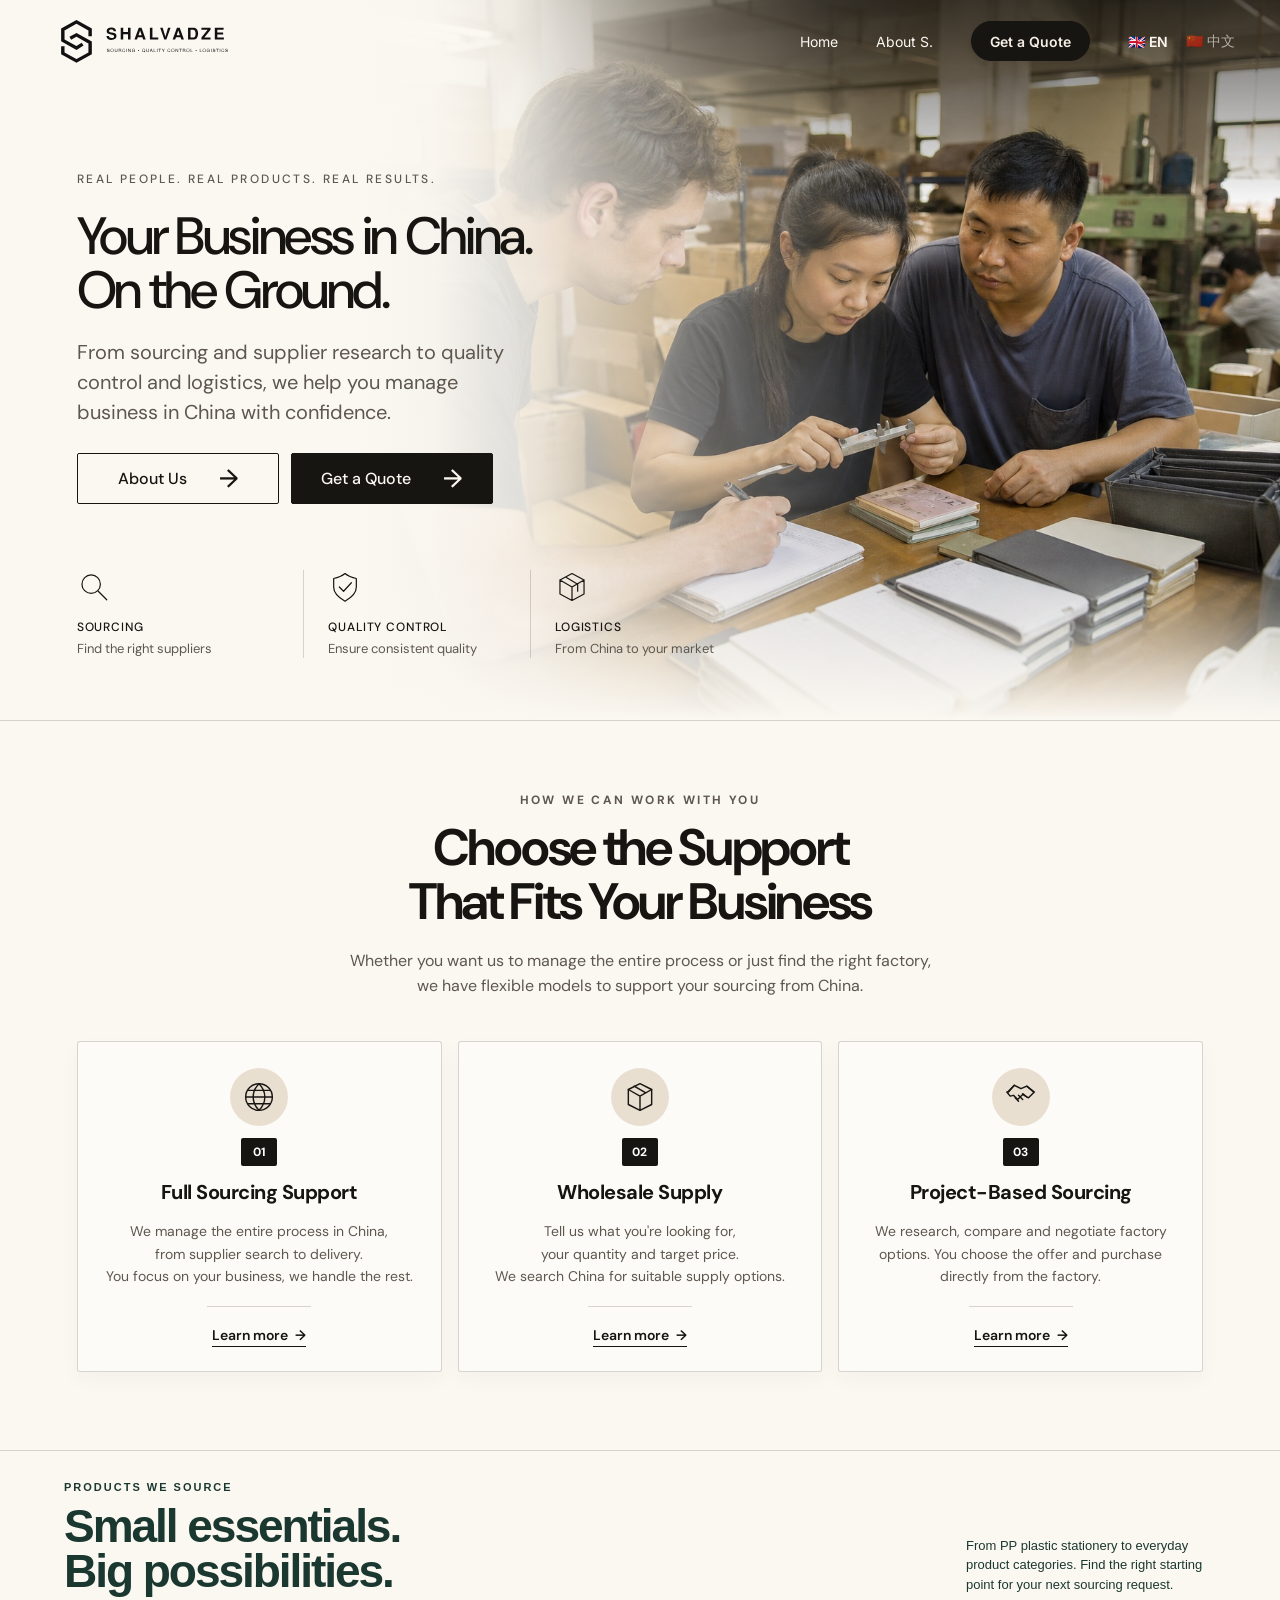
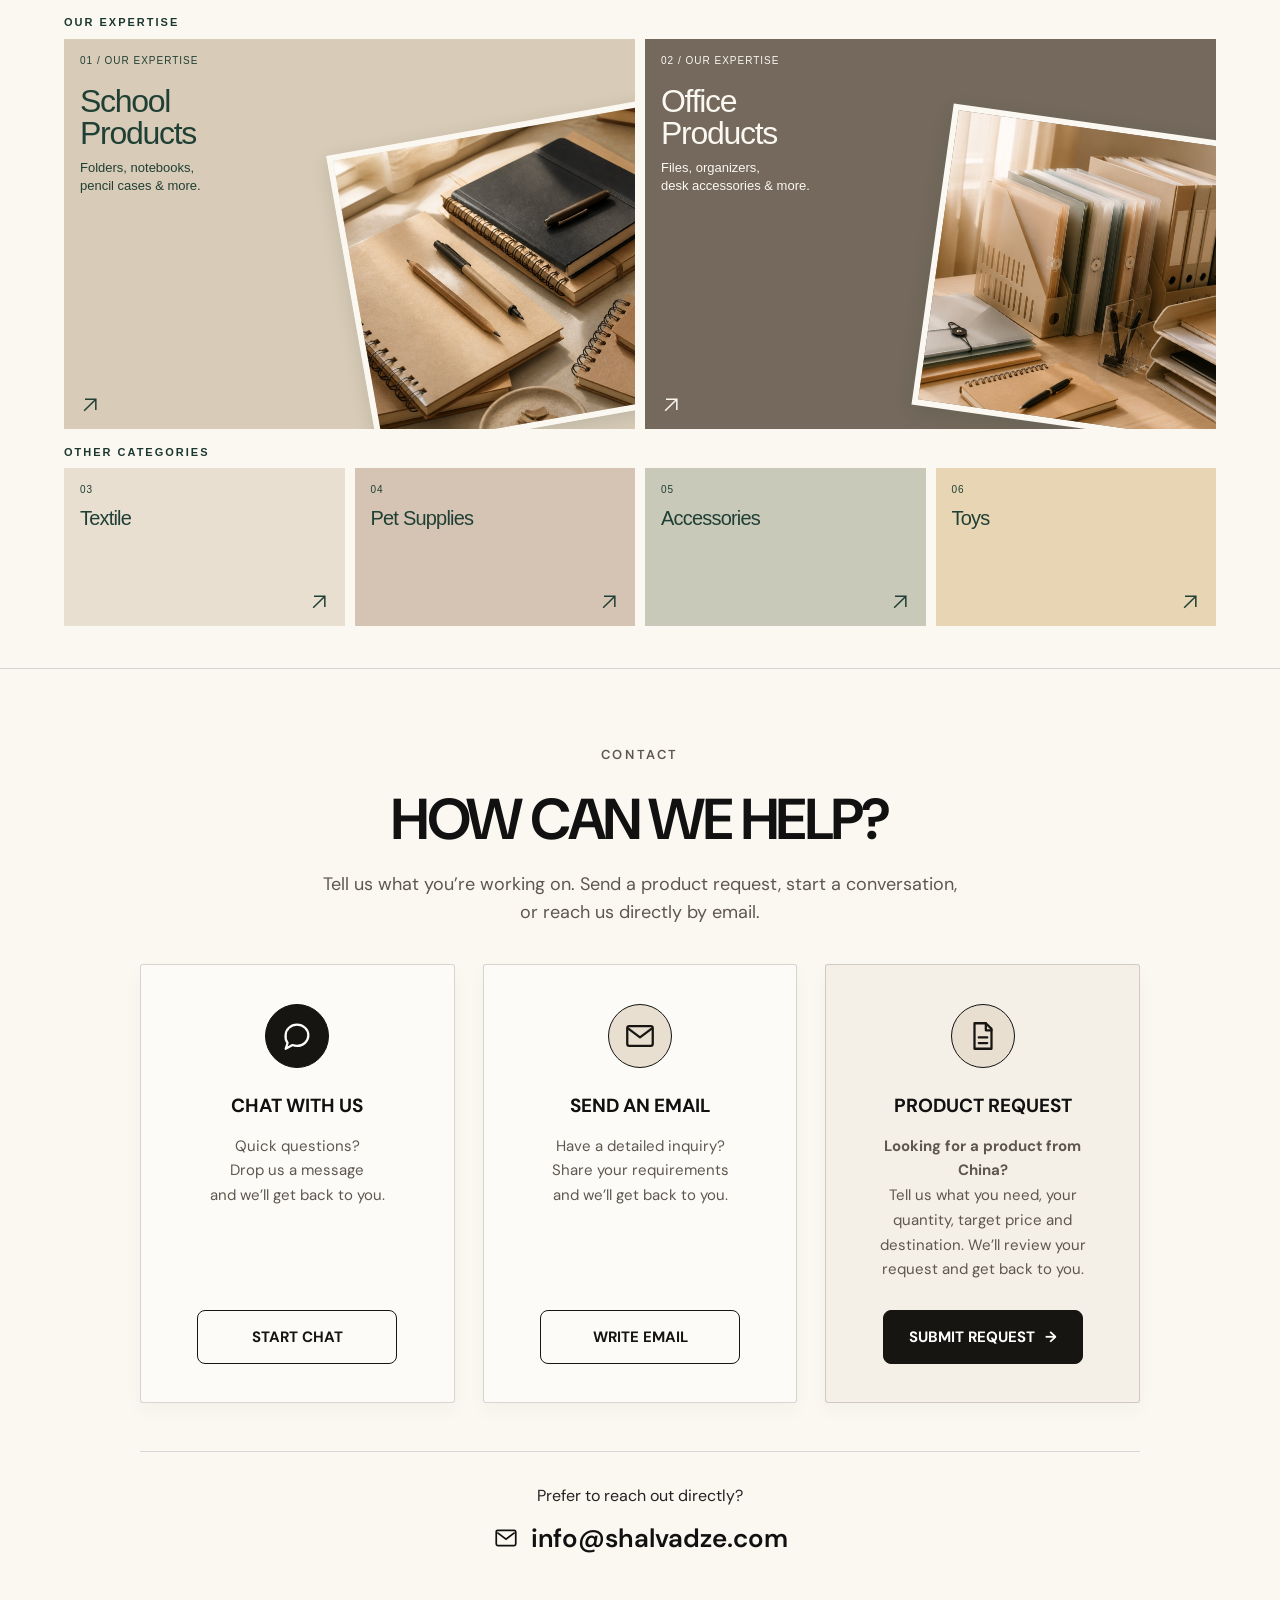
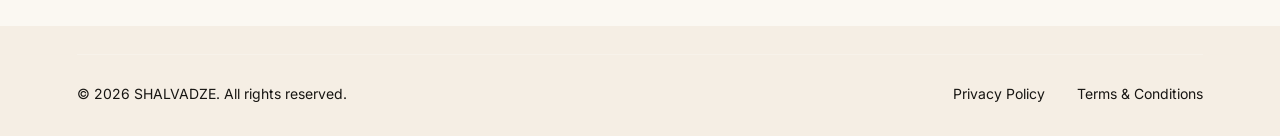
==== commit ded84309: "Refine Category Index layout and colors" ====
--- a/index.html
+++ b/index.html
@@ -46,7 +46,7 @@
     <link href="https://fonts.googleapis.com/css2?family=Caveat:wght@400;500;600&family=DM+Sans:wght@400;500;600;700&family=Inter:wght@100..900&display=swap" rel="stylesheet">
     <link rel="stylesheet" href="css/style.css?v=20260903-mobile-nav-reference">
     <link rel="stylesheet" href="css/warm-home.css?v=20260905-hero-ctas">
-    <link rel="stylesheet" href="css/category-index.css?v=20261017">
+    <link rel="stylesheet" href="css/category-index.css?v=20261018-content-fill-7">
 </head>
 
 <body id="top" class="warm-home-page">
@@ -305,11 +305,6 @@
                         </details>
                     </div>
                 </div>
-                <div class="category-index-request">
-                    <p>Something specific? Start with your product brief.</p>
-                    <a class="category-index-cta" href="product-request.html" data-product-request-link>Let’s find it <svg viewBox="0 0 24 24" aria-hidden="true" focusable="false"><path d="M5 19 19 5M6 5h13v13"/></svg></a>
-                </div>
-                <p class="category-index-help">Can’t find what you’re looking for? <a href="#contact" data-contact-method="contact_section">Say hi to our team.</a></p>
             </div>
         </section>
 
--- a/css/category-index.css
+++ b/css/category-index.css
@@ -1,56 +1,57 @@
 /* Selected Category Index design. All styling is scoped to the product section. */
 .warm-home-page #products.category-index {
-  padding: 64px 6% 60px;
-  background: #f6f6ef;
+  padding: 28px 5% 24px;
+  background: var(--warm-paper-light);
   color: #1b3830;
   font-family: Arial, sans-serif;
-  scroll-margin-top: 110px;
+  scroll-margin-top: 82px;
 }
-.category-index-container { max-width: 1440px; margin: 0 auto; }
+.category-index-container { max-width: 1160px; margin: 0 auto; }
 .category-index :is(h2, h3, h4, p) { margin: 0; }
-.category-index-headline { display: flex; align-items: flex-end; justify-content: space-between; gap: 40px; margin-bottom: 36px; }
+.category-index-headline { display: flex; align-items: flex-end; justify-content: space-between; gap: 36px; margin-bottom: 20px; }
 .category-index .category-index-kicker { font-size: 11px; font-weight: 700; letter-spacing: 2px; line-height: 1.5; text-transform: uppercase; }
-.category-index-headline .category-index-kicker { margin-bottom: 18px; }
-.category-index #products-title { font-size: clamp(46px, 4.6vw, 72px); line-height: .98; letter-spacing: -.045em; font-weight: 700; }
-.category-index .category-index-intro { max-width: 260px; font-size: 13px; line-height: 1.7; }
-.category-index-group + .category-index-group { margin-top: 24px; }
-.category-index-group > .category-index-kicker { margin-bottom: 12px; }
-.category-index-grid { display: grid; grid-template-columns: repeat(4, minmax(0, 1fr)); gap: 12px; align-items: start; }
+.category-index-headline .category-index-kicker { margin-bottom: 8px; }
+.category-index #products-title { font-size: clamp(42px, 3.6vw, 52px); line-height: .98; letter-spacing: -.045em; font-weight: 700; }
+.category-index .category-index-intro { max-width: 250px; font-size: 13px; line-height: 1.5; }
+.category-index-group + .category-index-group { margin-top: 15px; }
+.category-index-group > .category-index-kicker { margin-bottom: 8px; }
+.category-index-grid { display: grid; grid-template-columns: repeat(4, minmax(0, 1fr)); gap: 10px; align-items: start; }
 .category-index-grid--expertise { grid-template-columns: repeat(2, minmax(0, 1fr)); }
-.category-index-card { min-width: 0; background: #e8dfcc; scroll-margin-top: 120px; }
-.category-index-card--1 { background: #cdddba; }
-.category-index-card--2 { background: #d7e6e2; }
-.category-index-card--4 { background: #e6d1c5; }
-.category-index-card--5 { background: #dee2b1; }
-.category-index-card--6 { background: #e9dba1; }
-.category-index-card summary { padding: 24px; position: relative; min-height: 139px; cursor: pointer; list-style: none; overflow: hidden; }
+.category-index-card { min-width: 0; color: #203f35; background: #e8dfd1; scroll-margin-top: 120px; }
+.category-index-card--1 { background: #d8cbb7; }
+.category-index-card--2 { color: #fbf8f2; background: #74695c; }
+.category-index-card--3 { background: #e8dfd1; }
+.category-index-card--4 { background: #d5c4b3; }
+.category-index-card--5 { background: #c8c9b8; }
+.category-index-card--6 { background: #e8d5b3; }
+.category-index-card summary { padding: 14px 16px; position: relative; min-height: 90px; cursor: pointer; list-style: none; overflow: hidden; }
 .category-index-card summary::-webkit-details-marker { display: none; }
 .category-index-card summary::marker { content: ''; }
-.category-index-grid--expertise summary { min-height: 290px; }
+.category-index-grid--expertise summary { min-height: 220px; }
 .category-index-number { display: block; position: relative; z-index: 1; font-size: 10px; line-height: 1.5; letter-spacing: 1px; }
-.category-index-card h4 { position: relative; z-index: 1; font-size: 21px; line-height: 1.1; font-weight: 500; letter-spacing: -.04em; margin-top: 30px; padding-right: 15px; }
-.category-index-grid--expertise h4 { font-size: 31px; line-height: 1.05; margin-top: 20px; max-width: 180px; }
-.category-index-card .category-index-teaser { position: relative; z-index: 1; font-size: 11px; line-height: 1.5; margin-top: 14px; max-width: 165px; }
-.category-index-card summary > img { position: absolute; width: 58%; height: 73%; bottom: 0; right: -8%; object-fit: cover; transform: rotate(-10deg); border: 7px solid #f6f6ef; box-shadow: 0 5px 18px #203d3025; }
+.category-index-card h4 { position: relative; z-index: 1; font-size: 20px; line-height: 1.1; font-weight: 500; letter-spacing: -.04em; margin-top: 10px; padding-right: 15px; }
+.category-index-grid--expertise h4 { font-size: 32px; line-height: 1; margin-top: 17px; max-width: 180px; }
+.category-index-card .category-index-teaser { position: relative; z-index: 1; font-size: 13px; line-height: 1.4; margin-top: 10px; max-width: 180px; }
+.category-index-card summary > img { position: absolute; width: 58%; height: 78%; bottom: 0; right: -8%; object-fit: cover; transform: rotate(-10deg); border: 6px solid var(--warm-paper-light); box-shadow: 0 5px 18px #203d3025; }
 .category-index-card--2 summary > img { transform: rotate(8deg); }
-.category-index-go { position: absolute; right: 22px; bottom: 22px; display: block; width: 23px; height: 23px; transition: transform .2s ease; }
-.category-index-grid--expertise .category-index-go { left: 24px; right: auto; }
+.category-index-go { position: absolute; right: 16px; bottom: 14px; display: block; width: 20px; height: 20px; transition: transform .2s ease; }
+.category-index-grid--expertise .category-index-go { left: 16px; right: auto; }
 .category-index svg { width: 1em; height: 1em; fill: none; stroke: currentColor; stroke-width: 1.8; vertical-align: middle; }
 .category-index-go svg { width: 100%; height: 100%; }
 .category-index-card[open] .category-index-go { transform: rotate(90deg); }
 .category-index-card summary:hover .category-index-go { transform: translate(2px, -2px); }
 .category-index-card[open] summary:hover .category-index-go { transform: rotate(90deg); }
-.category-index :is(summary, a):focus-visible { outline: 3px solid #1b3830; outline-offset: 4px; }
-.category-index-detail { border-top: 1px solid #1b383033; padding: 24px; font-size: 13px; line-height: 1.7; }
+.category-index :is(summary, a):focus-visible { outline: 3px solid currentColor; outline-offset: 4px; }
+.category-index-detail { border-top: 1px solid #1b383033; padding: 20px; font-size: 13px; line-height: 1.7; }
 .category-index-detail > img { width: 100%; height: auto; aspect-ratio: 3 / 2; object-fit: cover; margin-bottom: 18px; }
 .category-index-detail ul { display: flex; flex-wrap: wrap; gap: 7px; padding: 0; margin: 18px 0; list-style: none; }
 .category-index-detail li { padding: 5px 10px; border: 1px solid #1b38303d; font-size: 12px; }
 .category-index a { color: inherit; text-underline-offset: 4px; }
 .category-index-detail a { display: inline-block; margin-top: 20px; font-weight: 700; padding: 4px 0; }
-.category-index-request { display: flex; justify-content: space-between; align-items: center; gap: 24px; margin-top: 26px; font-size: 13px; line-height: 1.6; }
-.category-index a.category-index-cta { background: #1b3830; color: #fff; padding: 14px 20px; text-decoration: none; display: inline-flex; gap: 10px; align-items: center; }
-.category-index-cta:hover { background: #2d5145; }
-.category-index .category-index-help { margin-top: 18px; font-size: 12px; line-height: 1.7; }
+@media (min-width: 1101px) {
+  .category-index-grid--expertise summary { min-height: clamp(279px, calc(71.6dvh - 254.4px), 390px); }
+  .category-index-grid:not(.category-index-grid--expertise) summary { min-height: clamp(114px, calc(28.4dvh - 97.6px), 158px); }
+}
 @media (max-width: 900px) {
   .category-index-headline { gap: 24px; }
   .category-index .category-index-intro { max-width: 220px; }
@@ -70,15 +71,13 @@
   .category-index-grid--expertise { grid-template-columns: minmax(0, 1fr); }
   .category-index-card { scroll-margin-top: 90px; }
   .category-index-card summary { min-height: 120px; padding: 19px; }
-  .category-index-grid--expertise summary { min-height: 245px; }
+  .category-index-grid--expertise summary { min-height: 250px; }
   .category-index-card h4 { font-size: 19px; margin-top: 24px; }
-  .category-index-grid--expertise h4 { font-size: 29px; margin-top: 17px; max-width: 160px; }
-  .category-index-card .category-index-teaser { max-width: 145px; font-size: 10px; }
+  .category-index-grid--expertise h4 { font-size: 30px; margin-top: 17px; max-width: 180px; }
+  .category-index-card .category-index-teaser { max-width: 170px; font-size: 11.5px; }
   .category-index-card summary > img { width: 52%; height: 75%; right: -5%; }
   .category-index-go { right: 16px; bottom: 18px; width: 19px; height: 19px; }
   .category-index-grid--expertise .category-index-go { left: 19px; }
   .category-index-detail { padding: 19px; }
-  .category-index-request { display: block; font-size: 12px; }
-  .category-index a.category-index-cta { display: flex; justify-content: space-between; margin-top: 17px; }
 }
 @media (prefers-reduced-motion: reduce) { .category-index-go { transition: none; } }
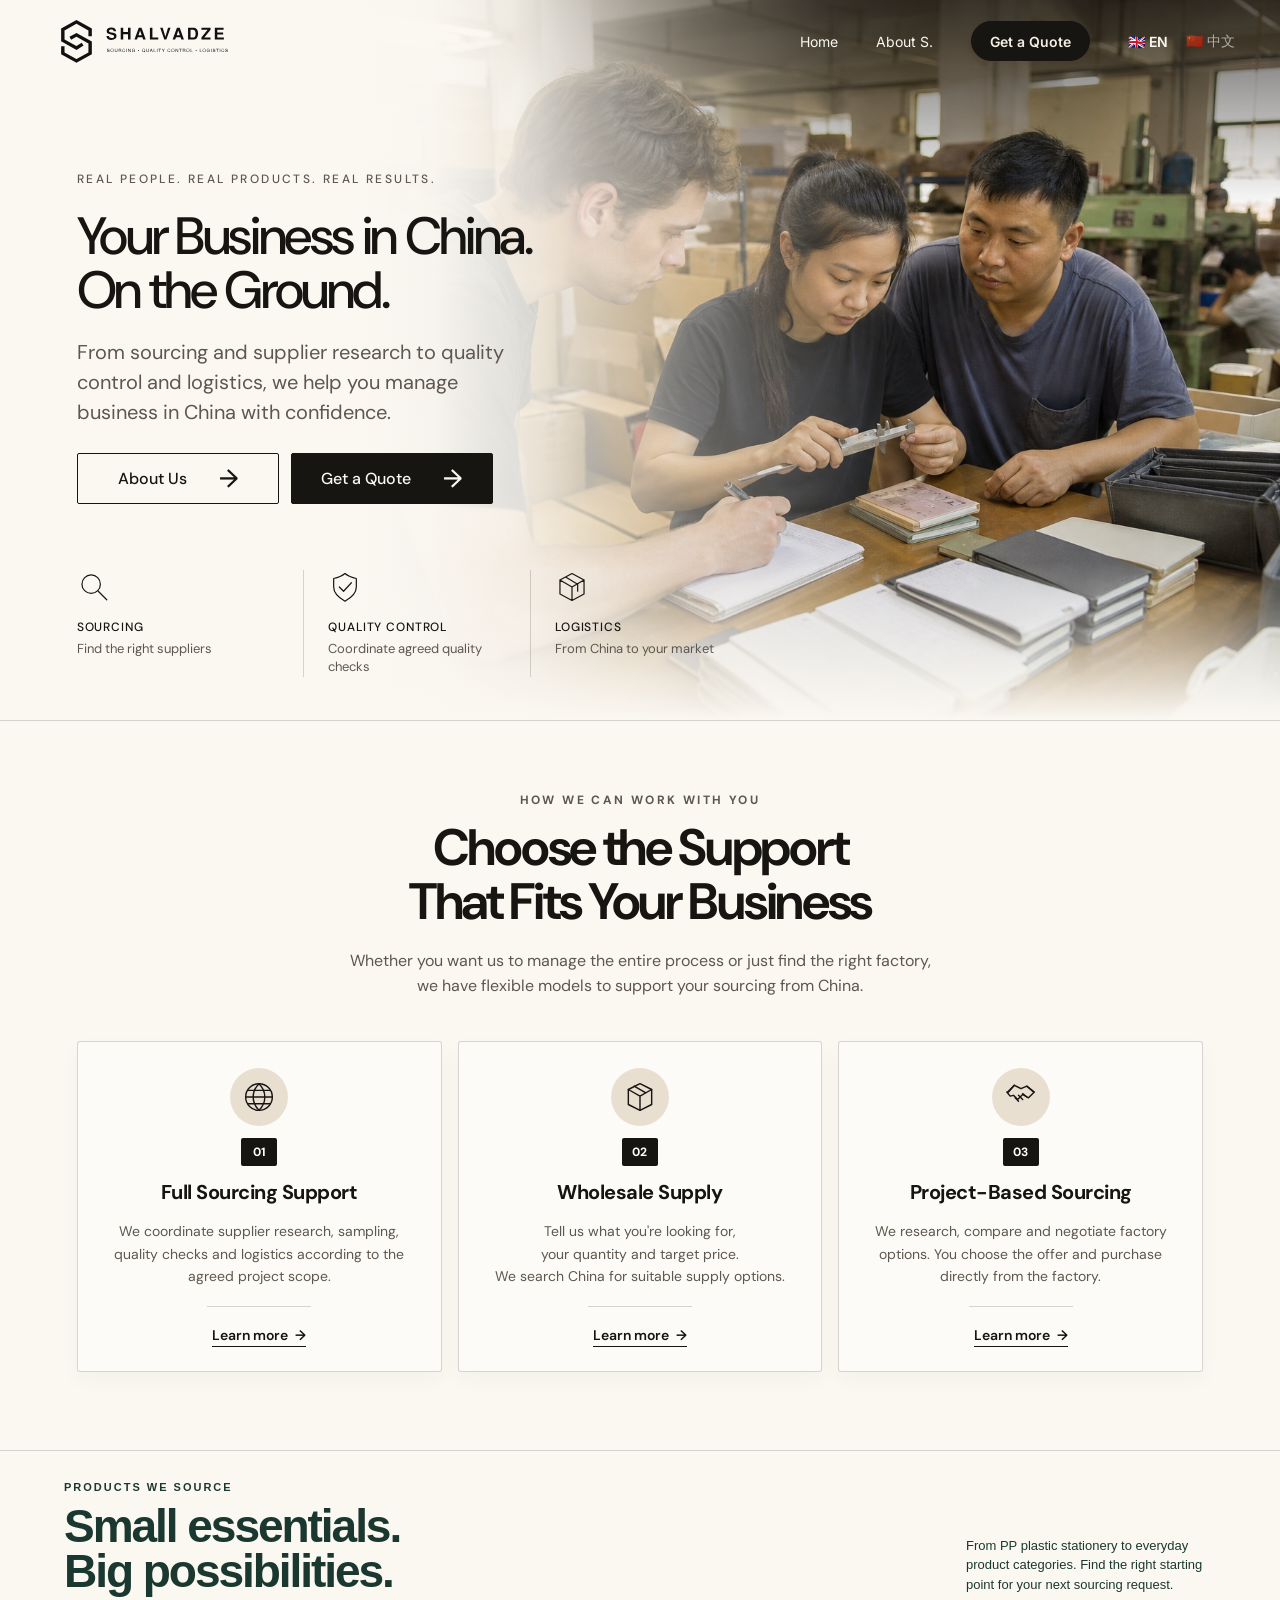
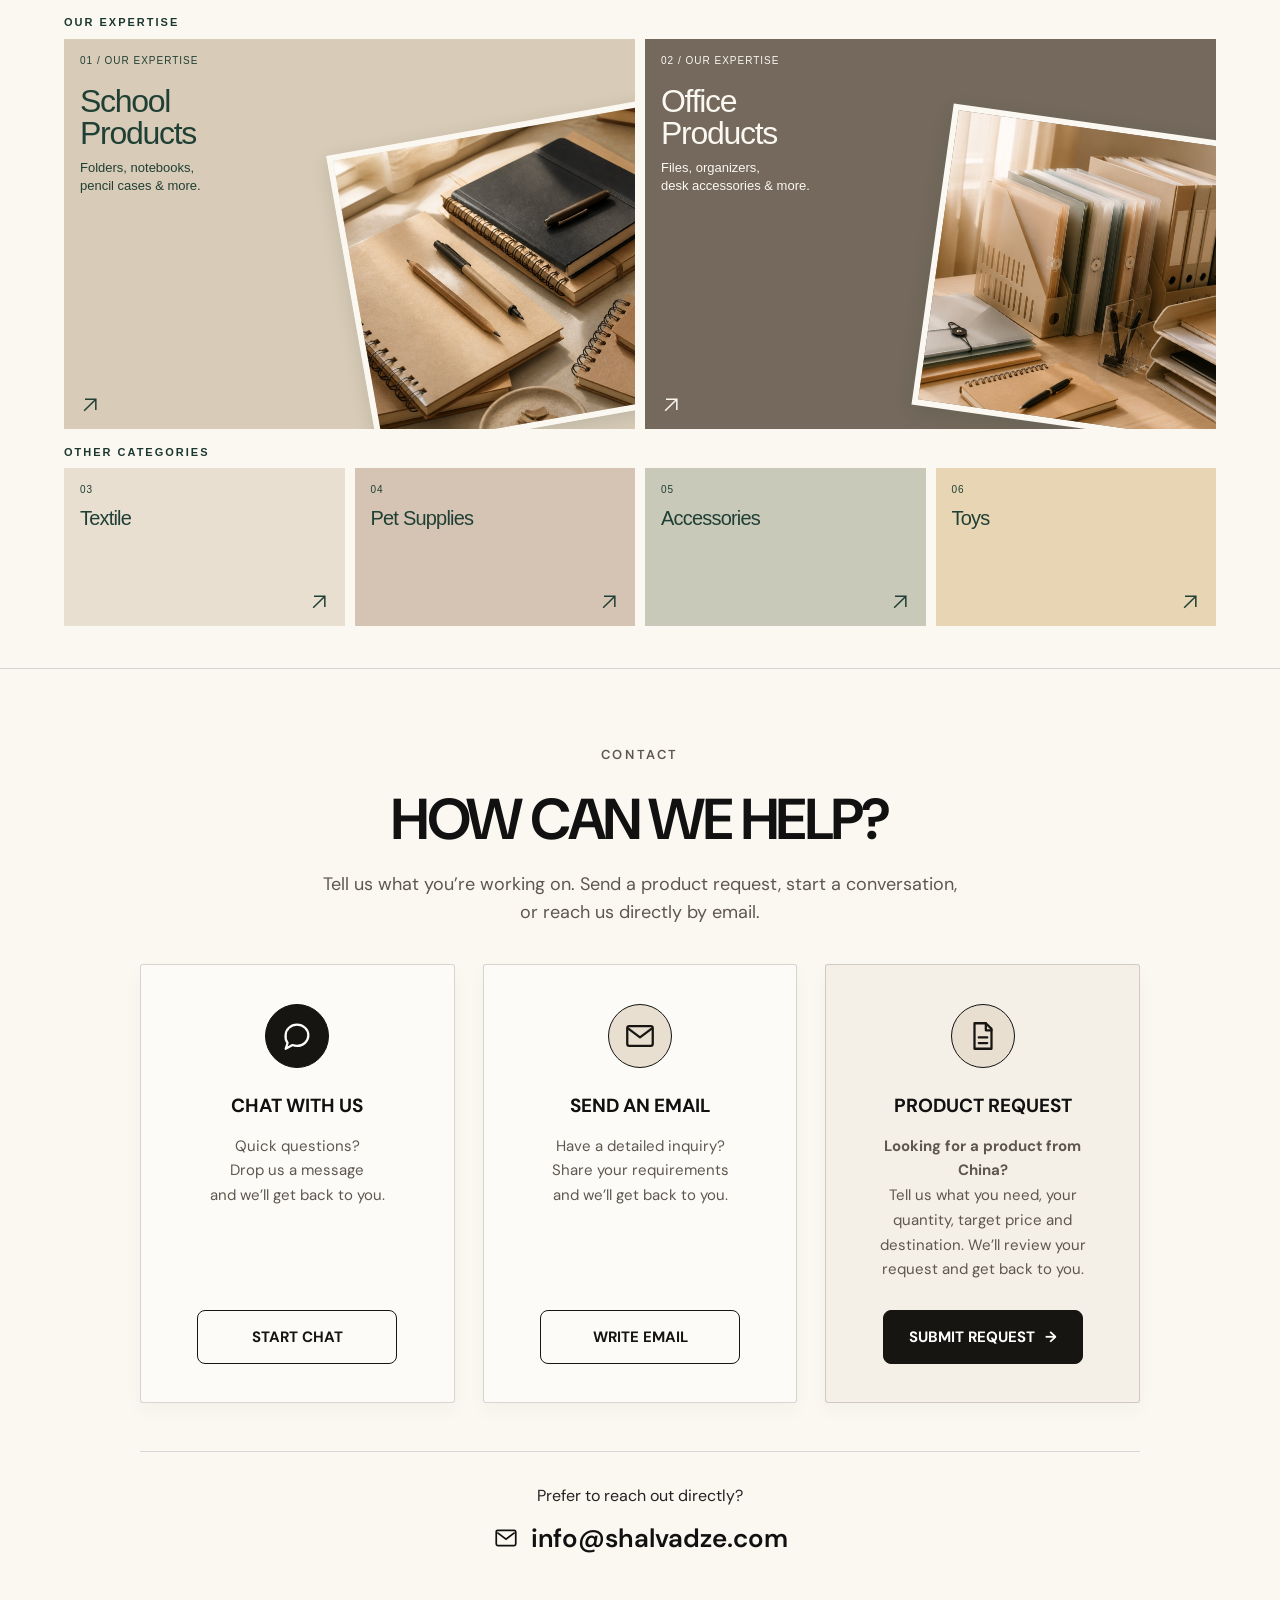
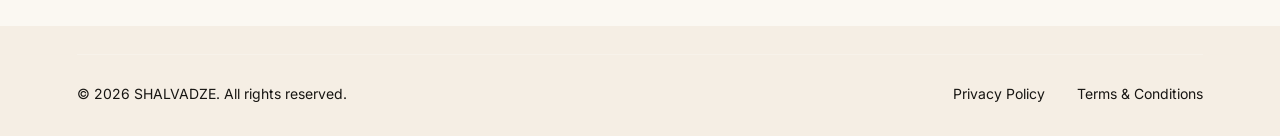
==== commit 85a1a4eb: "Clarify English homepage service copy" ====
--- a/index.html
+++ b/index.html
@@ -102,7 +102,7 @@
                 </div>
                 <ul class="hero-capabilities">
                     <li><svg viewBox="0 0 48 48" aria-hidden="true" focusable="false"><circle cx="20" cy="20" r="13"/><path d="m30 30 12 12"/></svg><div><strong>SOURCING</strong><span>Find the right suppliers</span></div></li>
-                    <li><svg viewBox="0 0 48 48" aria-hidden="true" focusable="false"><path d="M24 5c6 5 11 6 16 7v12c0 9-7 15-16 20C15 39 8 33 8 24V12c5-1 10-2 16-7Z"/><path d="m16 24 6 6 11-12"/></svg><div><strong>QUALITY CONTROL</strong><span>Ensure consistent quality</span></div></li>
+                    <li><svg viewBox="0 0 48 48" aria-hidden="true" focusable="false"><path d="M24 5c6 5 11 6 16 7v12c0 9-7 15-16 20C15 39 8 33 8 24V12c5-1 10-2 16-7Z"/><path d="m16 24 6 6 11-12"/></svg><div><strong>QUALITY CONTROL</strong><span>Coordinate agreed quality checks</span></div></li>
                     <li><svg viewBox="0 0 48 48" aria-hidden="true" focusable="false"><path d="m7 14 17-9 17 9v20l-17 9-17-9Zm0 0 17 10 17-10M24 24v19M15 10l17 10v10"/></svg><div><strong>LOGISTICS</strong><span>From China to your market</span></div></li>
                 </ul>
             </div>
@@ -144,9 +144,9 @@
                         <span class="service-number">01</span>
                         <h3>Full Sourcing Support</h3>
                         <p class="service-description">
-                            We manage the entire process in China,<br>
-                            from supplier search to delivery.<br>
-                            You focus on your business, we handle the rest.
+                            We coordinate supplier research, sampling,<br>
+                            quality checks and logistics according to the<br>
+                            agreed project scope.
                         </p>
                         <div class="service-card-footer">
                             <span class="service-rule" aria-hidden="true"></span>
@@ -299,7 +299,7 @@
                             </summary>
                             <div class="category-index-detail">
                                 <img src="images/about/product-toys.jpg" alt="" width="900" height="600" loading="lazy">
-                                <p>Safe and fun toys for children in different categories.</p>
+                                <p>Toy sourcing options for specific buyer requirements, subject to product and compliance assessment.</p>
                                 <a href="product-request.html" data-product-request-link>Request toys sourcing <svg viewBox="0 0 24 24" aria-hidden="true" focusable="false"><path d="M5 19 19 5M6 5h13v13"/></svg></a>
                             </div>
                         </details>
